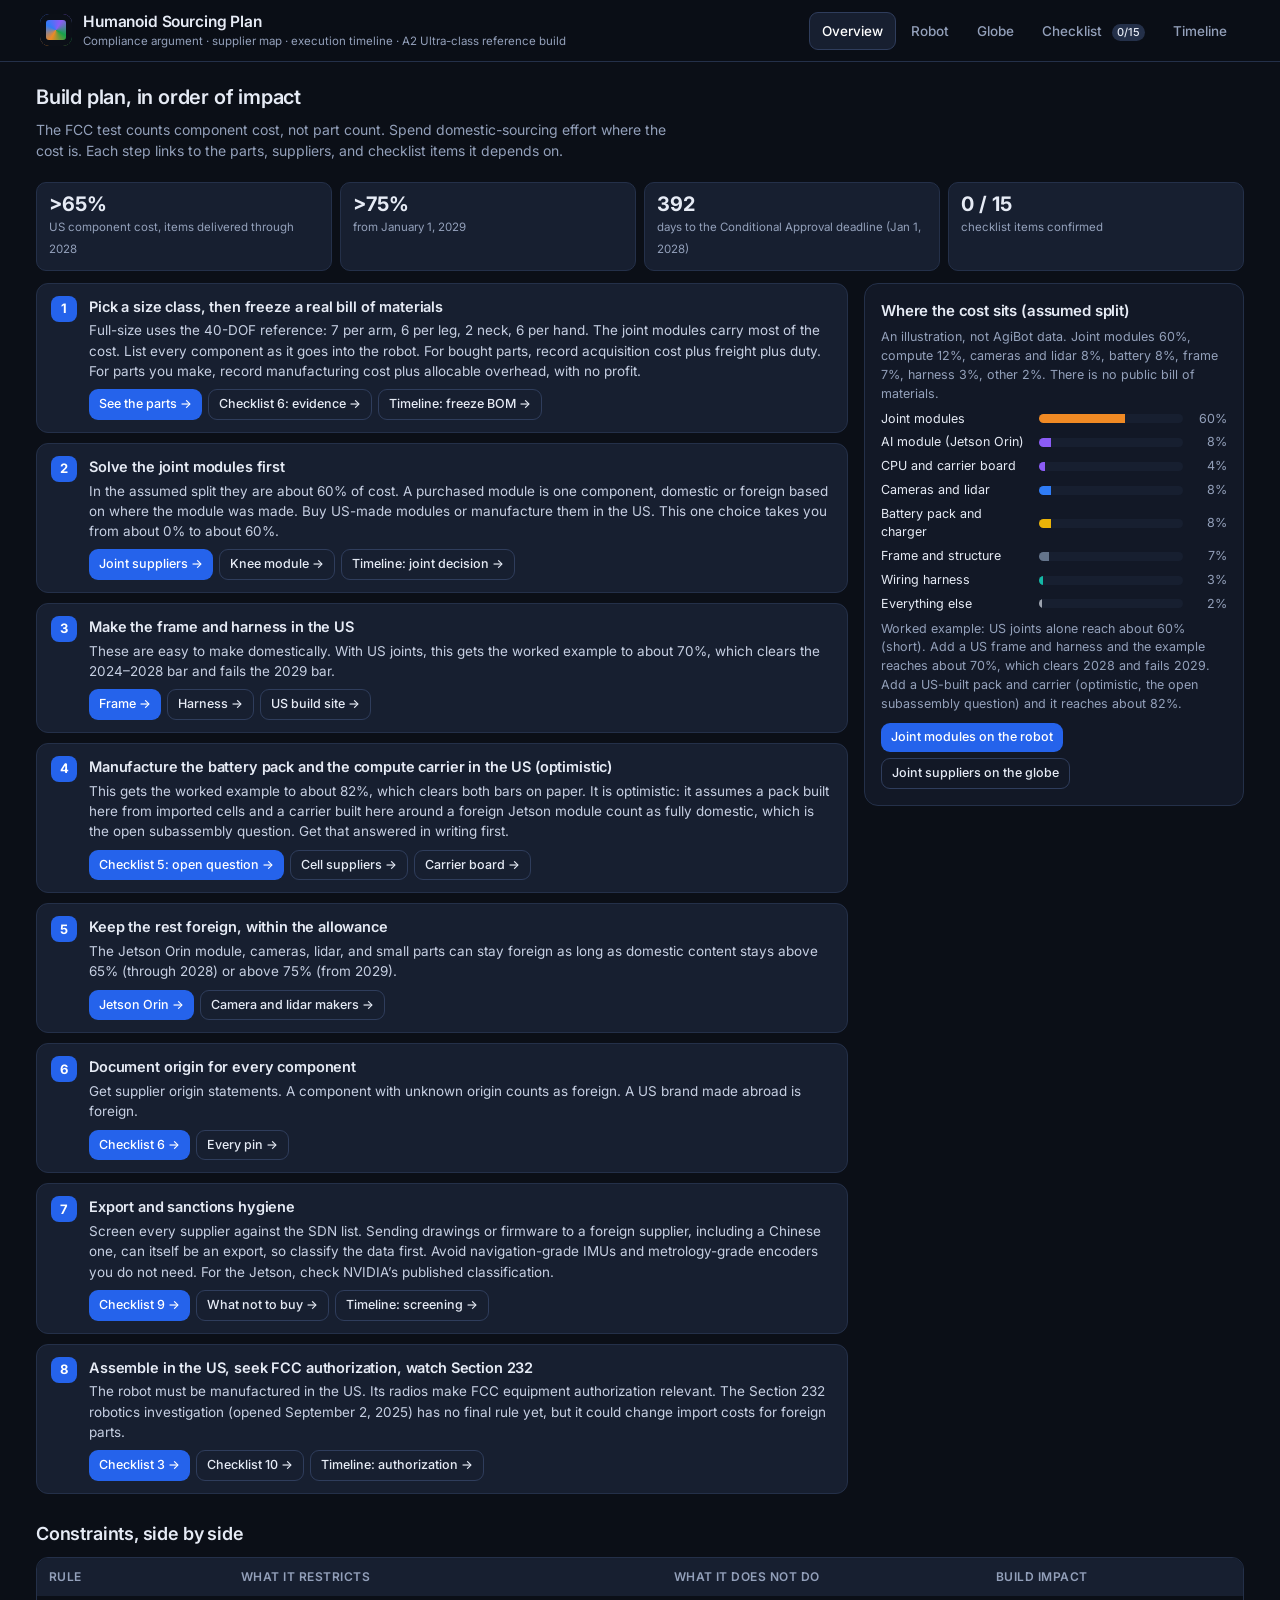
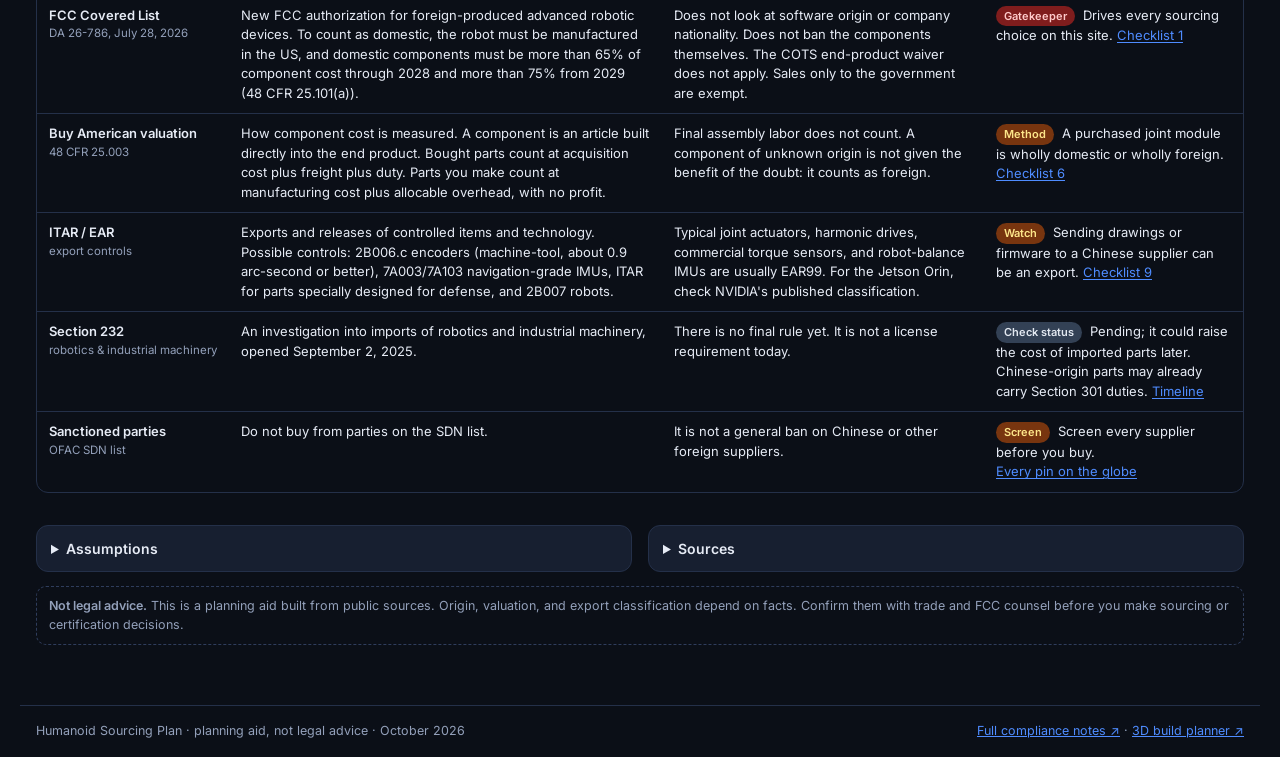
==== index.html @ 617abf43 "Merge build planner and sourcing plan into one five-tab site Single static site with shared navigati" ====
<!doctype html>
<html lang="en">
<head>
<meta charset="utf-8">
<meta name="viewport" content="width=device-width, initial-scale=1, viewport-fit=cover">
<link rel="icon" href="./favicon.svg" type="image/svg+xml">
<title>Humanoid Sourcing Plan · compliance, suppliers, timeline</title>
<meta name="description" content="One planning tool for a US-compliant humanoid build: the FCC domestic-content argument, the supplier map, and the execution timeline to the January 1, 2028 Conditional Approval deadline.">
<link rel="preconnect" href="https://fonts.googleapis.com">
<link rel="stylesheet" href="https://fonts.googleapis.com/css2?family=Inter:wght@400;500;600;700&display=swap">
<style>
:root{
  --bg:#0b0f17; --panel:#121826; --panel2:#171f30; --line:#243049; --line2:#2f3d5c;
  --ink:#e6ebf5; --muted:#93a0ba; --dim:#5f6b85; --accent:#4f8cff; --accent2:#2563eb;
  --ok:#22c55e; --warn:#f59e0b; --bad:#f87171; --open:#f87171; --prog:#f59e0b; --conf:#22c55e;
  --us:#22c55e; --cn:#f87171; --third:#f59e0b;
  --radius:14px;
  --act:#f08a24; --per:#2f7cf6; --com:#8b5cf6; --pow:#eab308; --str:#64748b; --wir:#14b8a6; --rad:#ec4899;
  font-family: Inter, ui-sans-serif, system-ui, -apple-system, "Segoe UI", Roboto, Helvetica, Arial, sans-serif;
}
*{box-sizing:border-box}
html,body{margin:0;background:var(--bg);color:var(--ink);font-size:15px;line-height:1.5;-webkit-text-size-adjust:100%}
a{color:var(--accent)}
button{font:inherit;color:inherit}
h1,h2,h3,h4{margin:0;font-weight:600;letter-spacing:-.01em}
p{margin:.5em 0}
.small{font-size:12.5px;color:var(--muted)}
.muted{color:var(--muted)}
b{font-weight:600}
code{font-family:ui-monospace,Menlo,Consolas,monospace;font-size:.92em;background:var(--panel2);padding:1px 5px;border-radius:5px}

/* ---------- top bar + tabs ---------- */
.topbar{position:sticky;top:0;z-index:30;background:rgba(11,15,23,.92);backdrop-filter:blur(10px);border-bottom:1px solid var(--line)}
.topbar .row{display:flex;align-items:center;justify-content:space-between;gap:12px;padding:10px 16px;max-width:1240px;margin:0 auto;flex-wrap:wrap}
.brand{display:flex;align-items:center;gap:11px;min-width:0}
.brand .logo{width:32px;height:32px;border-radius:9px;flex:none;background:conic-gradient(from 210deg,#f08a24,#2f7cf6,#8b5cf6,#16a34a,#f08a24);box-shadow:inset 0 0 0 6px var(--bg)}
.brand h1{font-size:15.5px;white-space:nowrap;overflow:hidden;text-overflow:ellipsis}
.brand p{font-size:11.5px;margin:0;color:var(--muted);white-space:nowrap;overflow:hidden;text-overflow:ellipsis}
.tabs{display:flex;gap:2px;overflow-x:auto;scrollbar-width:none;-webkit-overflow-scrolling:touch;flex:1 1 100%;padding:2px 0 0;margin:0}
.tabs::-webkit-scrollbar{display:none}
.tabs a{flex:none;color:var(--muted);text-decoration:none;font-size:13.5px;font-weight:500;padding:8px 12px;border-radius:9px;border:1px solid transparent}
.tabs a:hover{background:var(--panel);color:var(--ink)}
.tabs a.on{background:var(--panel2);color:#fff;border-color:var(--line2)}
.tabs a .n{display:inline-block;min-width:18px;margin-left:6px;padding:0 5px;border-radius:999px;background:var(--line);font-size:11px;text-align:center;color:var(--ink)}
@media (min-width:900px){
  .topbar .row{padding:10px 20px}
  .topbar .row{flex-wrap:nowrap}
  .tabs{flex:0 0 auto}
}

/* ---------- layout ---------- */
main{max-width:1240px;margin:0 auto;padding:16px 16px 60px}
.view{display:none}
.view.on{display:block}
.panel{background:var(--panel);border:1px solid var(--line);border-radius:var(--radius);padding:16px}
.split{display:grid;grid-template-columns:minmax(0,1fr) 380px;gap:16px;align-items:start}
@media (max-width:900px){.split{grid-template-columns:1fr}}
.sticky{position:sticky;top:112px}
@media (max-width:900px){.sticky{position:static}}
.lede{color:var(--muted);font-size:14px;max-width:70ch}
.hdr{display:flex;align-items:flex-end;justify-content:space-between;gap:12px;flex-wrap:wrap;margin:4px 0 14px}
.hdr h2{font-size:20px}
.chips{display:flex;gap:6px;flex-wrap:wrap}
.chip{background:var(--panel2);border:1px solid var(--line);border-radius:999px;padding:5px 11px;font-size:12.5px;cursor:pointer;color:var(--muted)}
.chip:hover{color:var(--ink);border-color:var(--line2)}
.chip.on{background:#1d2b4d;border-color:var(--accent);color:#fff}
.chip .sw{display:inline-block;width:8px;height:8px;border-radius:50%;margin-right:6px;vertical-align:1px}
.btn{background:var(--accent2);color:#fff;border:0;border-radius:9px;padding:8px 13px;font-size:13px;font-weight:500;cursor:pointer}
.btn:hover{filter:brightness(1.1)}
.btn.ghost{background:transparent;border:1px solid var(--line2);color:var(--ink)}
.btn.sm{padding:5px 10px;font-size:12.5px}
.link{background:none;border:0;padding:0;color:var(--accent);cursor:pointer;text-decoration:underline;text-underline-offset:2px;font-size:inherit}
.kpis{display:grid;grid-template-columns:repeat(auto-fit,minmax(130px,1fr));gap:8px;margin:12px 0}
.kpis div{background:var(--panel2);border:1px solid var(--line);border-radius:10px;padding:10px 12px}
.kpis b{display:block;font-size:20px;line-height:1.1;font-weight:700}
.kpis span{font-size:11.5px;color:var(--muted)}
.tag{display:inline-block;font-size:11px;font-weight:600;padding:2px 7px;border-radius:6px;border:1px solid;line-height:1.4;vertical-align:middle}
.tag.ok{color:#86efac;border-color:#166534;background:#052e16}
.tag.gen{color:#93c5fd;border-color:#1e40af;background:#0b1a3a}
.tag.open{color:#fcd34d;border-color:#92400e;background:#2a1a05}
.tag.us{color:#86efac;border-color:#166534}
.tag.cn{color:#fca5a5;border-color:#7f1d1d}
.tag.third{color:#fcd34d;border-color:#92400e}
.tag.named{color:#c7d2fe;border-color:#3730a3}
.tag.inferred{color:#fca5a5;border-color:#7f1d1d}
.tag.candidate{color:#93c5fd;border-color:#1e40af}
.tag.avoid{color:#fda4af;border-color:#9f1239}
.tag.site{color:#86efac;border-color:#166534}
.tag.fixed{color:#c7d2fe;border-color:#3730a3}
.tag.proposed{color:#fcd34d;border-color:#92400e}
.tag.now{color:#86efac;border-color:#166534}
.tag.later{color:#93a0ba;border-color:#3a4a6b}
.pill{display:inline-block;font-size:11px;font-weight:600;padding:2px 8px;border-radius:999px;margin-right:4px}
.pill.red{background:#7f1d1d;color:#fecaca}.pill.amber{background:#78350f;color:#fde68a}.pill.gray{background:#334155;color:#e2e8f0}
.xlinks{display:flex;gap:6px;flex-wrap:wrap;margin-top:10px}
.xlinks .btn{display:inline-flex;align-items:center;gap:6px}
.disclaimer{margin-top:14px;padding:10px 12px;border:1px dashed var(--line2);border-radius:10px;font-size:12.5px;color:var(--muted)}

/* ---------- overview ---------- */
.steps{counter-reset:s;list-style:none;margin:0;padding:0;display:grid;gap:10px}
.steps li{counter-increment:s;background:var(--panel2);border:1px solid var(--line);border-radius:12px;padding:12px 14px 12px 52px;position:relative}
.steps li::before{content:counter(s);position:absolute;left:14px;top:12px;width:26px;height:26px;border-radius:8px;background:var(--accent2);color:#fff;font-weight:700;font-size:13px;display:grid;place-items:center}
.steps h3{font-size:14.5px;margin-bottom:3px}
.steps p{margin:0;font-size:13.5px;color:#c6cfe2}
.steps .xlinks{margin-top:8px}
.tablewrap{overflow-x:auto;-webkit-overflow-scrolling:touch;border:1px solid var(--line);border-radius:12px}
table.matrix{border-collapse:collapse;width:100%;min-width:760px;font-size:13px}
.matrix th,.matrix td{padding:10px 12px;border-bottom:1px solid var(--line);vertical-align:top;text-align:left}
.matrix thead th{background:var(--panel2);color:var(--muted);font-weight:600;font-size:12px;text-transform:uppercase;letter-spacing:.04em}
.matrix tbody th{font-weight:600;white-space:nowrap}
.matrix tbody th span{display:block;font-weight:400;font-size:11.5px;color:var(--muted)}
.matrix tr:last-child td,.matrix tr:last-child th{border-bottom:0}
details.src{margin-top:16px;border:1px solid var(--line);border-radius:12px;padding:0 14px;background:var(--panel2)}
details.src summary{cursor:pointer;padding:12px 0;font-weight:600;font-size:14px}
details.src ul{padding-left:18px;font-size:13px;color:#c6cfe2}
details.src li{margin:5px 0}
.two{display:grid;grid-template-columns:1fr 1fr;gap:16px}
@media (max-width:900px){.two{grid-template-columns:1fr}}

/* ---------- robot ---------- */
.stage{position:relative;background:radial-gradient(900px 600px at 50% 40%,#1a2340 0%,#0f1526 60%,#0b0f17 100%);border:1px solid var(--line);border-radius:var(--radius);overflow:hidden;min-height:520px;display:flex;align-items:center;justify-content:center}
.stage svg{width:100%;max-width:520px;height:auto;display:block;touch-action:manipulation}
.stage .ctl{position:absolute;top:10px;left:10px;right:10px;display:flex;justify-content:space-between;gap:8px;flex-wrap:wrap;pointer-events:none}
.stage .ctl>*{pointer-events:auto}
.stage .legend{position:absolute;left:10px;bottom:10px;right:10px;display:flex;gap:6px;flex-wrap:wrap}
.legend .chip{padding:3px 9px;font-size:11.5px}
.body{fill:#1f2a46;stroke:#3b4b73;stroke-width:1.5}
.body.dark{fill:#182238}
.pin{cursor:pointer}
.pin circle.dot{stroke:#0b0f17;stroke-width:2}
.pin circle.halo{fill:none;stroke-width:1.5;opacity:.0;transition:opacity .15s}
.pin:hover circle.halo,.pin.sel circle.halo{opacity:.9}
.pin.sel circle.dot{stroke:#fff}
.pin text{font-size:10.5px;font-weight:600;fill:#dfe6f5;paint-order:stroke;stroke:#0b0f17;stroke-width:3px;stroke-linejoin:round;pointer-events:none}
.pin.dashed circle.dot{stroke-dasharray:2 2;stroke:#cbd5e1}
.pin.dim{opacity:.25}
.pin.hidelbl text{display:none}
.detail h3{font-size:17px;margin-bottom:2px}
.detail .sub{font-size:12.5px;color:var(--muted);margin-bottom:10px}
.detail dl{margin:10px 0 0;display:grid;gap:8px}
.detail dt{font-size:11.5px;text-transform:uppercase;letter-spacing:.05em;color:var(--muted);font-weight:600}
.detail dd{margin:2px 0 0;font-size:13.5px;color:#d5dced}
.origins{display:grid;gap:6px;margin-top:4px}
.origins div{background:var(--panel2);border:1px solid var(--line);border-radius:9px;padding:7px 10px;font-size:12.5px}
.origins b{display:inline-block;min-width:92px}
.partlist{list-style:none;margin:10px 0 0;padding:0;display:grid;gap:3px;max-height:280px;overflow:auto}
.partlist li{display:flex;align-items:center;gap:8px;padding:6px 8px;border-radius:8px;cursor:pointer;font-size:13px}
.partlist li:hover{background:var(--panel2)}
.partlist li.sel{background:#1d2b4d}
.partlist .sw{width:8px;height:8px;border-radius:50%;flex:none}
.partlist .r{margin-left:auto;font-size:11px;color:var(--muted)}
.empty h3{font-size:16px}
.empty p{font-size:13.5px;color:#c6cfe2}
input.search{width:100%;background:var(--panel2);border:1px solid var(--line);color:var(--ink);border-radius:9px;padding:8px 10px;font:inherit;font-size:13px;margin-top:10px}

/* ---------- globe ---------- */
.gstage{position:relative;background:radial-gradient(800px 600px at 50% 50%,#121a30 0%,#0b0f17 70%);border:1px solid var(--line);border-radius:var(--radius);overflow:hidden;min-height:420px;display:flex;align-items:center;justify-content:center;touch-action:none}
.gstage svg{width:100%;max-width:560px;height:auto;display:block;cursor:grab}
.gstage svg.drag{cursor:grabbing}
.sphere{fill:#0e1526;stroke:#2f3d5c;stroke-width:1.2}
.land{fill:#1e2a46;stroke:#3b4b73;stroke-width:.6}
.grat{fill:none;stroke:#223050;stroke-width:.5}
.gpin{cursor:pointer}
.gpin circle.dot{stroke:#0b0f17;stroke-width:1.5}
.gpin circle.halo{fill:none;stroke-width:1.5;opacity:0;transition:opacity .15s}
.gpin:hover circle.halo,.gpin.sel circle.halo{opacity:.9}
.gpin.sel circle.dot{stroke:#fff}
.gpin text{font-size:10px;font-weight:600;fill:#dfe6f5;paint-order:stroke;stroke:#0b0f17;stroke-width:3px;stroke-linejoin:round;pointer-events:none}
.gpin.dim{opacity:.18;pointer-events:none}
.gstage .ctl{position:absolute;top:10px;left:10px;right:10px;display:flex;justify-content:space-between;gap:8px;flex-wrap:wrap;pointer-events:none}
.gstage .ctl>*{pointer-events:auto}
.gstage .foot{position:absolute;left:10px;bottom:10px;right:10px;display:flex;gap:6px;flex-wrap:wrap;align-items:center;font-size:11.5px;color:var(--muted)}
.suplist{list-style:none;margin:12px 0 0;padding:0;display:grid;gap:4px}
.suplist li{display:flex;align-items:center;gap:8px;padding:7px 9px;border-radius:9px;cursor:pointer;font-size:13px;border:1px solid transparent}
.suplist li:hover{background:var(--panel2)}
.suplist li.sel{background:#1d2b4d;border-color:var(--line2)}
.suplist .sw{width:9px;height:9px;border-radius:50%;flex:none}
.suplist .loc{color:var(--muted);font-size:11.5px;margin-left:auto;white-space:nowrap}
.filterbar{display:flex;gap:8px;align-items:center;flex-wrap:wrap;margin:0 0 12px}
.filterbar .note{font-size:12.5px;color:var(--muted)}
.partchips{display:flex;gap:5px;flex-wrap:wrap;margin-top:6px}
.partchips .chip{padding:3px 9px;font-size:11.5px}

/* ---------- checklist ---------- */
.progress{display:grid;gap:8px;margin:10px 0 16px}
.bar{display:flex;height:12px;border-radius:999px;overflow:hidden;background:var(--panel2);border:1px solid var(--line)}
.bar i{display:block;height:100%;transition:width .25s}
.bar .c{background:var(--conf)}.bar .p{background:var(--prog)}.bar .o{background:#3a4a6b}
.counts{display:flex;gap:14px;flex-wrap:wrap;font-size:12.5px;color:var(--muted)}
.counts b{color:var(--ink)}
.counts .sw{display:inline-block;width:9px;height:9px;border-radius:50%;margin-right:5px;vertical-align:0}
.cklist{list-style:none;margin:0;padding:0;display:grid;gap:10px}
.cklist li{background:var(--panel2);border:1px solid var(--line);border-radius:12px;padding:12px 14px;scroll-margin-top:120px}
.cklist li.flash{border-color:var(--accent);box-shadow:0 0 0 3px rgba(79,140,255,.25)}
.ckh{display:flex;align-items:flex-start;gap:10px;flex-wrap:wrap}
.ckh h3{font-size:14.5px;flex:1 1 220px;min-width:0}
.ckh .num{color:var(--muted);font-weight:600;font-size:12.5px;margin-right:2px}
.status{border-radius:999px;border:1px solid;padding:4px 11px;font-size:12px;font-weight:600;cursor:pointer;background:transparent;white-space:nowrap}
.status.c{color:#86efac;border-color:#166534;background:#052e16}
.status.p{color:#fde68a;border-color:#92400e;background:#2a1a05}
.status.o{color:#fca5a5;border-color:#7f1d1d;background:#2a0b0b}
.status:hover{filter:brightness(1.15)}
.cklist p{font-size:13.5px;color:#c6cfe2;margin:6px 0 0}
.cklist .tags{display:flex;gap:5px;flex-wrap:wrap;margin-top:6px}
.cklist cite{display:block;font-style:normal;font-size:11.5px;color:var(--muted);margin-top:4px}
.cklist blockquote{margin:8px 0 0;padding:8px 12px;border-left:3px solid var(--line2);background:var(--panel);border-radius:0 8px 8px 0;font-size:13px;color:#c6cfe2}
.ckactions{display:flex;gap:6px;flex-wrap:wrap}
.toast{position:fixed;left:50%;bottom:24px;transform:translateX(-50%);background:#1d2b4d;border:1px solid var(--accent);color:#fff;padding:9px 14px;border-radius:10px;font-size:13px;opacity:0;pointer-events:none;transition:opacity .2s;z-index:50}
.toast.on{opacity:1}

/* ---------- timeline ---------- */
.countdown{display:grid;grid-template-columns:repeat(auto-fit,minmax(150px,1fr));gap:8px;margin:12px 0 18px}
.countdown div{background:var(--panel2);border:1px solid var(--line);border-radius:10px;padding:10px 12px}
.countdown b{display:block;font-size:22px;font-weight:700;line-height:1.1}
.countdown span{font-size:11.5px;color:var(--muted)}
.tl{list-style:none;margin:0;padding:0 0 0 22px;position:relative}
.tl::before{content:"";position:absolute;left:6px;top:8px;bottom:8px;width:2px;background:var(--line2)}
.tl li{position:relative;margin:0 0 12px;background:var(--panel2);border:1px solid var(--line);border-radius:12px;padding:12px 14px;scroll-margin-top:120px}
.tl li::before{content:"";position:absolute;left:-21px;top:16px;width:12px;height:12px;border-radius:50%;background:var(--accent);border:2px solid var(--bg)}
.tl li.fixed::before{background:#a5b4fc}
.tl li.proposed::before{background:#fcd34d}
.tl li.past::before{background:#475569}
.tl li.today{border-color:var(--accent)}
.tl li.flash{border-color:var(--accent);box-shadow:0 0 0 3px rgba(79,140,255,.25)}
.tl .when{font-size:12px;color:var(--muted);font-weight:600;letter-spacing:.03em;text-transform:uppercase;display:flex;gap:8px;align-items:center;flex-wrap:wrap}
.tl h3{font-size:14.5px;margin:3px 0 2px}
.tl p{font-size:13.5px;color:#c6cfe2;margin:0}
.tl .xlinks .btn{padding:4px 9px;font-size:12px}

footer{max-width:1240px;margin:0 auto;padding:16px;border-top:1px solid var(--line);color:var(--muted);font-size:12.5px;display:flex;justify-content:space-between;gap:10px;flex-wrap:wrap}
</style>
</head>
<body>

<header class="topbar">
  <div class="row">
    <div class="brand">
      <div class="logo" aria-hidden="true"></div>
      <div>
        <h1>Humanoid Sourcing Plan</h1>
        <p>Compliance argument · supplier map · execution timeline · A2 Ultra-class reference build</p>
      </div>
    </div>
    <nav class="tabs" id="tabs" aria-label="Sections">
      <a href="#overview" data-tab="overview">Overview</a>
      <a href="#robot" data-tab="robot">Robot</a>
      <a href="#globe" data-tab="globe">Globe</a>
      <a href="#checklist" data-tab="checklist">Checklist <span class="n" id="tabCount"></span></a>
      <a href="#timeline" data-tab="timeline">Timeline</a>
    </nav>
  </div>
</header>

<main>

<!-- ================= OVERVIEW ================= -->
<section class="view" id="view-overview">
  <div class="hdr">
    <div>
      <h2>Build plan, in order of impact</h2>
      <p class="lede">The FCC test counts component cost, not part count. Spend domestic-sourcing effort where the cost is. Each step links to the parts, suppliers, and checklist items it depends on.</p>
    </div>
  </div>
  <div class="kpis">
    <div><b>&gt;65%</b><span>US component cost, items delivered through 2028</span></div>
    <div><b>&gt;75%</b><span>from January 1, 2029</span></div>
    <div><b id="kpiDays">—</b><span>days to the Conditional Approval deadline (Jan 1, 2028)</span></div>
    <div><b id="kpiProg">—</b><span>checklist items confirmed</span></div>
  </div>
  <div class="split">
    <div>
      <ol class="steps" id="steps"></ol>
    </div>
    <div>
      <div class="panel">
        <h3 style="font-size:15px">Where the cost sits (assumed split)</h3>
        <p class="small">An illustration, not AgiBot data. Joint modules 60%, compute 12%, cameras and lidar 8%, battery 8%, frame 7%, harness 3%, other 2%. There is no public bill of materials.</p>
        <div id="shareBars"></div>
        <p class="small">Worked example: US joints alone reach about 60% (short). Add a US frame and harness and the example reaches about 70%, which clears 2028 and fails 2029. Add a US-built pack and carrier (optimistic, the open subassembly question) and it reaches about 82%.</p>
        <div class="xlinks">
          <button class="btn sm" data-go="robot?part=kneeL">Joint modules on the robot</button>
          <button class="btn sm ghost" data-go="globe?group=joints">Joint suppliers on the globe</button>
        </div>
      </div>
    </div>
  </div>

  <h2 style="font-size:18px;margin:26px 0 10px">Constraints, side by side</h2>
  <div class="tablewrap">
    <table class="matrix">
      <thead><tr><th>Rule</th><th>What it restricts</th><th>What it does not do</th><th>Build impact</th></tr></thead>
      <tbody>
        <tr><th>FCC Covered List<span>DA 26-786, July 28, 2026</span></th>
          <td>New FCC authorization for foreign-produced advanced robotic devices. To count as domestic, the robot must be manufactured in the US, and domestic components must be more than 65% of component cost through 2028 and more than 75% from 2029 (48 CFR 25.101(a)).</td>
          <td>Does not look at software origin or company nationality. Does not ban the components themselves. The COTS end-product waiver does not apply. Sales only to the government are exempt.</td>
          <td><span class="pill red">Gatekeeper</span> Drives every sourcing choice on this site. <button class="link" data-go="checklist?item=1">Checklist 1</button></td></tr>
        <tr><th>Buy American valuation<span>48 CFR 25.003</span></th>
          <td>How component cost is measured. A component is an article built directly into the end product. Bought parts count at acquisition cost plus freight plus duty. Parts you make count at manufacturing cost plus allocable overhead, with no profit.</td>
          <td>Final assembly labor does not count. A component of unknown origin is not given the benefit of the doubt: it counts as foreign.</td>
          <td><span class="pill amber">Method</span> A purchased joint module is wholly domestic or wholly foreign. <button class="link" data-go="checklist?item=6">Checklist 6</button></td></tr>
        <tr><th>ITAR / EAR<span>export controls</span></th>
          <td>Exports and releases of controlled items and technology. Possible controls: 2B006.c encoders (machine-tool, about 0.9 arc-second or better), 7A003/7A103 navigation-grade IMUs, ITAR for parts specially designed for defense, and 2B007 robots.</td>
          <td>Typical joint actuators, harmonic drives, commercial torque sensors, and robot-balance IMUs are usually EAR99. For the Jetson Orin, check NVIDIA's published classification.</td>
          <td><span class="pill amber">Watch</span> Sending drawings or firmware to a Chinese supplier can be an export. <button class="link" data-go="checklist?item=9">Checklist 9</button></td></tr>
        <tr><th>Section 232<span>robotics &amp; industrial machinery</span></th>
          <td>An investigation into imports of robotics and industrial machinery, opened September 2, 2025.</td>
          <td>There is no final rule yet. It is not a license requirement today.</td>
          <td><span class="pill gray">Check status</span> Pending; it could raise the cost of imported parts later. Chinese-origin parts may already carry Section 301 duties. <button class="link" data-go="timeline?m=s232">Timeline</button></td></tr>
        <tr><th>Sanctioned parties<span>OFAC SDN list</span></th>
          <td>Do not buy from parties on the SDN list.</td>
          <td>It is not a general ban on Chinese or other foreign suppliers.</td>
          <td><span class="pill amber">Screen</span> Screen every supplier before you buy. <button class="link" data-go="globe">Every pin on the globe</button></td></tr>
      </tbody>
    </table>
  </div>

  <div class="two" style="margin-top:16px">
    <details class="src">
      <summary>Assumptions</summary>
      <ul>
        <li>The robot on the Robot tab is a <b>planning likeness</b> of the AgiBot A2 Ultra-class form. It is not an official model and carries no AgiBot logos or wordmarks. The build planner's X2, A3, and D1 classes are not carried over to this site.</li>
        <li>A2 / A2 Ultra figures come from AgiBot's own pages: 169 cm, about 69 kg, 40 DOF, a 16-core CPU plus Jetson Orin 64 GB, 14.4 Ah, a 54.6 V 8 A charger output, 2 h charge, and a 270 N·m peak knee torque. The 3-1-3 arm and 3-1-2 leg split of those DOF is a modeling assumption.</li>
        <li>IMU, encoders, torque sensors, reducers, foot force sensors, BMS, and harness are typical humanoid items. They are not published A2 Ultra line items.</li>
        <li>Cost shares are <b>relative placeholders</b>, not quotes and not AgiBot data. There is no public BOM for any platform.</li>
        <li>Supplier names reported for AgiBot (Estun, Leaderdrive, CATL, BYD, Orbbec) are <b>inferred by a third party and unverified</b>. Every other pin on the globe is a candidate taken from the compliance notes, not a supplier under contract. Pin locations are headquarters or main-plant cities, placed for orientation; the place a specific unit is made decides its origin.</li>
      </ul>
    </details>
    <details class="src">
      <summary>Sources</summary>
      <ul>
        <li><a href="https://www.fcc.gov/covered-list-faqs-robots-inverters" target="_blank" rel="noopener">FCC FAQ on the Covered List for foreign-produced advanced robotic devices and power inverters</a> (updated October 2, 2026), FCC DA 26-786 (July 28, 2026), and <a href="https://www.fcc.gov/sites/default/files/robots-ca.pdf" target="_blank" rel="noopener">Annex A, Conditional Approval guidance</a> (July 27, 2026).</li>
        <li>48 CFR 25.101 (domestic end product) and 48 CFR 25.003 (definitions; cost of components).</li>
        <li>47 CFR 2.1204(a)(3) and (a)(5); 49 CFR 173.185; 29 CFR 1910.303; 21 CFR 1040.10; Fla. Stat. 934.03.</li>
        <li>Commerce Control List entries 2B006.c, 2B007, 7A003, and 7A103; OFAC SDN list; Section 232 investigation opened September 2, 2025 (pending).</li>
        <li>AgiBot <a href="https://www.agibot.com/products/A2_Ultra" target="_blank" rel="noopener">A2 Ultra spec table</a>, <a href="https://www.agibot.com/products/A2" target="_blank" rel="noopener">A2 page</a>, and <a href="https://store.agibot.com/products/a2-ultra" target="_blank" rel="noopener">store listing</a>. Manufacturer figures take precedence over retailer listings.</li>
        <li>Full notes and the component-by-component guide: <a href="https://humanoid-compliance-notes.netlify.app" target="_blank" rel="noopener">humanoid-compliance-notes.netlify.app</a>. The 3D hardware map with X2, A3, and D1 classes: <a href="https://humanoid-build-planner.netlify.app" target="_blank" rel="noopener">humanoid-build-planner.netlify.app</a>.</li>
      </ul>
    </details>
  </div>
  <div class="disclaimer"><b>Not legal advice.</b> This is a planning aid built from public sources. Origin, valuation, and export classification depend on facts. Confirm them with trade and FCC counsel before you make sourcing or certification decisions.</div>
</section>

<!-- ================= ROBOT ================= -->
<section class="view" id="view-robot">
  <div class="hdr">
    <div>
      <h2>Robot: where each part sits, and where to get it</h2>
      <p class="lede">Click a pin. The panel shows what the part is, its assumed share of component cost, the origin options, and whether to act now or later. Every part links to its suppliers on the globe.</p>
    </div>
  </div>
  <div class="split">
    <div class="stage" id="robotStage">
      <div class="ctl">
        <div class="chips" id="robotMode">
          <button class="chip on" data-mode="sub">Subsystem</button>
          <button class="chip" data-mode="rec">Recommended origin</button>
        </div>
        <div class="chips" id="robotDensity">
          <button class="chip" data-density="all">All labels</button>
          <button class="chip on" data-density="key">Key</button>
          <button class="chip" data-density="none">Off</button>
        </div>
      </div>
      <svg id="robotSvg" viewBox="-70 0 500 720" role="img" aria-label="Front view of a reference humanoid with clickable part pins"></svg>
      <div class="legend" id="robotLegend"></div>
    </div>
    <div class="panel sticky detail" id="robotDetail"></div>
  </div>
</section>

<!-- ================= GLOBE ================= -->
<section class="view" id="view-globe">
  <div class="hdr">
    <div>
      <h2>Globe: supplier options by country</h2>
      <p class="lede">Green pins are US options or the US build site. Red pins are Chinese suppliers, including the names a third party reports for AgiBot (inferred, unverified). Amber pins are third-country makers, which count as foreign for the test just like China. Drag to rotate.</p>
    </div>
  </div>
  <div class="filterbar" id="globeFilter"></div>
  <div class="split">
    <div class="gstage" id="globeStage">
      <div class="ctl">
        <div class="chips" id="globeOrigin">
          <button class="chip on" data-o="all">All origins</button>
          <button class="chip" data-o="us"><span class="sw" style="background:var(--us)"></span>US</button>
          <button class="chip" data-o="cn"><span class="sw" style="background:var(--cn)"></span>China</button>
          <button class="chip" data-o="third"><span class="sw" style="background:var(--third)"></span>Third country</button>
        </div>
        <div class="chips"><button class="chip" id="globeSpin">Spin</button></div>
      </div>
      <svg id="globeSvg" viewBox="0 0 560 560" role="img" aria-label="Rotatable globe with supplier pins"></svg>
      <div class="foot" id="globeFoot"></div>
    </div>
    <div class="panel sticky detail" id="globeDetail"></div>
  </div>
</section>

<!-- ================= CHECKLIST ================= -->
<section class="view" id="view-checklist">
  <div class="hdr">
    <div>
      <h2>US compliance checklist</h2>
      <p class="lede">What a new robot model needs before it can be marketed or sold in the US. Click a status to cycle it: Confirmed → In Progress → Open. Statuses are saved in this browser. The small tags show how settled the underlying rule is: <span class="tag ok">FCC-confirmed</span> matches the FCC FAQ; <span class="tag gen">General guidance</span> is standard practice to confirm with counsel or a test lab; <span class="tag open">Open question</span> is unsettled.</p>
    </div>
    <div class="ckactions">
      <button class="btn sm" id="ckShare">Copy share link</button>
      <button class="btn sm ghost" id="ckReset">Reset statuses</button>
    </div>
  </div>
  <div class="progress panel">
    <div class="bar" id="ckBar"><i class="c"></i><i class="p"></i><i class="o"></i></div>
    <div class="counts" id="ckCounts"></div>
  </div>
  <ol class="cklist" id="cklist"></ol>
  <div class="disclaimer">The checklist is a planning tool, not a compliance certification. A status you set here records your own progress; it does not change what the rule requires.</div>
</section>

<!-- ================= TIMELINE ================= -->
<section class="view" id="view-timeline">
  <div class="hdr">
    <div>
      <h2>Timeline to the Conditional Approval deadline</h2>
      <p class="lede"><span class="tag fixed">Fixed</span> dates come from the rule text or published guidance. <span class="tag proposed">Proposed</span> milestones are this plan's sequencing, back-planned from January 1, 2028, and can move. Each milestone links to the checklist items and supplier pins it depends on.</p>
    </div>
  </div>
  <div class="countdown">
    <div><b id="cdDays">—</b><span>days to Jan 1, 2028 (Conditional Approval application deadline)</span></div>
    <div><b id="cdQuarters">—</b><span>quarters left to apply</span></div>
    <div><b id="cd2029">—</b><span>days until the bar rises to &gt;75% (Jan 1, 2029)</span></div>
  </div>
  <ol class="tl" id="tl"></ol>
</section>

</main>

<footer>
  <span>Humanoid Sourcing Plan · planning aid, not legal advice · October 2026</span>
  <span><a href="https://humanoid-compliance-notes.netlify.app" target="_blank" rel="noopener">Full compliance notes ↗</a> · <a href="https://humanoid-build-planner.netlify.app" target="_blank" rel="noopener">3D build planner ↗</a></span>
</footer>
<div class="toast" id="toast"></div>

<script src="./vendor/d3-array.min.js"></script>
<script src="./vendor/d3-geo.min.js"></script>
<script src="./vendor/topojson-client.min.js"></script>
<script>
/* =====================================================================
   DATA
   Cost shares are an ASSUMED illustration, not AgiBot data. Supplier pins
   are candidates or third-party-reported names, not contracted suppliers.
   ===================================================================== */
const SUBSYSTEMS = {
  actuation:  { name: 'Actuation (joint modules)', color: '#f08a24' },
  perception: { name: 'Perception sensors',        color: '#2f7cf6' },
  compute:    { name: 'Compute',                   color: '#8b5cf6' },
  power:      { name: 'Power',                     color: '#eab308' },
  structure:  { name: 'Structure',                 color: '#64748b' },
  wiring:     { name: 'Wiring',                    color: '#14b8a6' },
  comms:      { name: 'Radio and safety',          color: '#ec4899' },
};
const REC = {
  us:      { name: 'Source in the US first',          color: '#22c55e', when: 'now',   whenText: 'Now. This is where the domestic percentage is won; start sourcing or tooling before anything else.' },
  foreign: { name: 'Foreign OK within the allowance', color: '#f59e0b', when: 'later', whenText: 'Later. Keep it foreign if the joints, frame, harness, battery, and carrier are domestic, but price it early because it eats the foreign allowance.' },
  minor:   { name: 'Small cost share (either origin)', color: '#9ca3af', when: 'later', whenText: 'Later. Either origin works. Still record its origin, because unknown origin counts as foreign.' },
};
const GROUPS = {
  joints:  { name: 'Joint modules',           share: 60 },
  ai:      { name: 'AI module (Jetson Orin)',  share: 8 },
  cpu:     { name: 'CPU and carrier board',    share: 4 },
  sensors: { name: 'Cameras and lidar',        share: 8 },
  battery: { name: 'Battery pack and charger', share: 8 },
  frame:   { name: 'Frame and structure',      share: 7 },
  harness: { name: 'Wiring harness',           share: 3 },
  other:   { name: 'Everything else',          share: 2 },
};

const JOINT_ORIGIN = [
  ['US', 'Few US manufacturers of complete humanoid joint modules exist today. The other route is to manufacture the module yourself in the US. Then its cost counts as manufacturing cost plus allocable overhead, with no profit.'],
  ['China', 'This is the largest supply base for integrated humanoid joints. Estun and Leaderdrive are names a third party reports for AgiBot; they are inferred and unverified. Chinese modules count as foreign.'],
  ['Third country', 'Japan, Korea, Germany, Taiwan, and others make modules and parts. These count as foreign too.'],
];
const JOINT_EXPORT = 'Usually EAR99, unless the joint was specially designed for defense (then ITAR) or the robot is a 2B007 robot. Joint actuators, harmonic drives, and commercial torque sensors are normally EAR99.';
const JOINT_REC = 'Source these in the US first. The joint modules are the largest share of component cost, and a purchased module counts as one whole component. It is domestic or foreign based on where the module itself was made. Buy US-made modules, or manufacture the modules in the US. Whether putting imported subparts together counts as manufacturing in the US depends on the facts, so ask counsel before relying on it.';
const SENSOR_EXPORT = 'EAR99 for ordinary cameras and most automotive or robot lidar. Imaging systems built for military sensors can be controlled.';
const SENSOR_REC = 'Foreign parts are fine here if the joints, frame, harness, battery, and compute carrier are domestic. Keep supplier origin records. A part of unknown origin counts as foreign.';

function joint(id, label, dof, spec, x, y, side, key) {
  return { id, label: `${label} · ${dof} DOF`, title: `${label} joint modules (${dof} DOF)`, sub: 'actuation', rec: 'us', group: 'joints', dof, x, y, side, key: !!key,
    what: `${dof === 1 ? 'One integrated joint module' : dof + ' integrated joint modules'} at this location. Each module is typically a motor, a reducer, encoders, and drive electronics, sometimes with a torque sensor.`,
    spec, origin: JOINT_ORIGIN, exportNote: JOINT_EXPORT,
    share: `If the 60% joint share is split evenly by DOF (a simplification), this is about ${(1.5 * dof).toFixed(1)}% of component cost. Assumed, not AgiBot data.`,
    recText: JOINT_REC };
}

const PARTS = [
  // head / perception
  { id: 'lidar', label: '3D lidar', title: '3D lidar', sub: 'perception', rec: 'foreign', group: 'sensors', key: true, x: 180, y: 24, side: 'r',
    what: 'Spinning or solid-state 3D lidar used for mapping, localization, and obstacle detection.',
    spec: 'A2 Ultra lists a 3D lidar (agibot.com). The model and maker are not published.',
    origin: [['US', 'US-headquartered lidar makers exist, such as Ouster. Check where the unit is actually made: a US brand built abroad still counts as foreign content.'], ['China', 'Hesai and Livox are common choices.'], ['Third country', 'European and Asian makers.']],
    exportNote: SENSOR_EXPORT, share: 'Part of the 8% cameras-and-lidar share (assumed).', recText: SENSOR_REC },
  { id: 'rgb', label: 'RGB camera', title: 'RGB camera', sub: 'perception', rec: 'foreign', group: 'sensors', x: 180, y: 50, side: 'r',
    what: 'A standard color camera for recognition and teleoperation video.', spec: 'A2 Ultra lists an RGB camera.',
    origin: [['US', 'US-made camera modules exist but cost more.'], ['China', 'This is the largest module supply base.'], ['Third country', 'Japan, Taiwan, Korea, and Europe.']],
    exportNote: SENSOR_EXPORT, share: 'Part of the 8% cameras-and-lidar share (assumed).', recText: SENSOR_REC },
  { id: 'fisheyeL', label: 'Fisheye camera', title: 'Fisheye cameras', sub: 'perception', rec: 'foreign', group: 'sensors', x: 218, y: 70, side: 'r',
    what: 'Wide-angle cameras for all-around situational awareness.', spec: 'A2 Ultra lists fisheye cameras. The count and placement are not published, so this model places them on the sides of the head.',
    origin: [['US', 'Limited options.'], ['China', 'Common.'], ['Third country', 'Japan, Taiwan, and Europe.']],
    exportNote: SENSOR_EXPORT, share: 'Part of the 8% cameras-and-lidar share (assumed).', recText: SENSOR_REC },
  { id: 'face', label: 'Face screen', title: 'Facial display screen', sub: 'perception', rec: 'minor', group: 'other', key: true, x: 142, y: 70, side: 'l',
    what: 'A display used as an expressive face and status indicator.', spec: 'A2 Ultra lists a facial screen.',
    origin: [['US', 'Few US display panel makers. A US-built display assembly is possible.'], ['China', 'Common.'], ['Third country', 'Korea, Japan, and Taiwan.']],
    exportNote: 'EAR99 for commercial displays.', share: 'Part of the 2% "everything else" bucket (assumed).', recText: 'Small cost share. A foreign display is fine within the allowance.' },
  { id: 'mic', label: 'Microphone array', title: 'Microphone array', sub: 'perception', rec: 'minor', group: 'other', x: 158, y: 96, side: 'l',
    what: 'A multi-microphone array for voice commands and locating sound.', spec: 'A2 Ultra lists a microphone array.',
    origin: [['US', 'Available.'], ['China', 'Common.'], ['Third country', 'Common.']],
    exportNote: 'EAR99 for commercial audio parts.', share: 'Part of the 2% "everything else" bucket (assumed).', recText: 'Small cost share. Either origin works. Still record its origin, because unknown origin counts as foreign.' },
  { id: 'rgbd', label: 'RGB-D depth camera', title: 'RGB-D depth camera', sub: 'perception', rec: 'foreign', group: 'sensors', key: true, x: 202, y: 98, side: 'r',
    what: 'A camera that gives depth plus color. It is used for manipulation and close-range perception.',
    spec: 'A2 Ultra lists an RGB-D camera. A third party reports Orbbec as the depth-camera supplier (inferred, unverified).',
    origin: [['US', 'Intel RealSense is designed in the US and built in Asia, so it counts as foreign content unless it is made in the US.'], ['China', 'Orbbec (reported/inferred for AgiBot, unverified) and others.'], ['Third country', 'Stereolabs ZED (France) and others.']],
    exportNote: SENSOR_EXPORT, share: 'Part of the 8% cameras-and-lidar share (assumed).', recText: SENSOR_REC },
  // joints
  Object.assign(joint('neck', 'Neck', 2, 'A2 Ultra publishes 2 neck DOF.', 180, 122, 'r', true)),
  joint('shoulderR', 'R shoulder', 3, 'A2 Ultra publishes 7 DOF per arm. The 3-shoulder / 1-elbow / 3-wrist split is a modeling assumption.', 112, 150, 'l', true),
  joint('shoulderL', 'L shoulder', 3, 'A2 Ultra publishes 7 DOF per arm. The 3-shoulder / 1-elbow / 3-wrist split is a modeling assumption.', 248, 150, 'r'),
  joint('elbowR', 'R elbow', 1, 'Part of the published 7 DOF per arm. The split is a modeling assumption.', 96, 248, 'l', true),
  joint('elbowL', 'L elbow', 1, 'Part of the published 7 DOF per arm. The split is a modeling assumption.', 264, 248, 'r'),
  joint('wristR', 'R wrist', 3, 'Part of the published 7 DOF per arm (includes forearm roll). The split is a modeling assumption.', 84, 318, 'l'),
  joint('wristL', 'L wrist', 3, 'Part of the published 7 DOF per arm (includes forearm roll). The split is a modeling assumption.', 276, 318, 'r'),
  Object.assign(joint('handR', 'R dexterous hand', 6, 'A2 Ultra publishes 6-DOF hands.', 78, 380, 'l', true), { title: 'Right dexterous hand (6 DOF)', what: 'A dexterous hand with 6 actuated DOF. It usually has small linear or rotary actuators and may have tactile sensing.' }),
  Object.assign(joint('handL', 'L dexterous hand', 6, 'A2 Ultra publishes 6-DOF hands.', 282, 380, 'r'), { title: 'Left dexterous hand (6 DOF)', what: 'A dexterous hand with 6 actuated DOF. It usually has small linear or rotary actuators and may have tactile sensing.' }),
  joint('hipR', 'R hip', 3, 'A2 Ultra publishes 6 DOF per leg. The 3-hip / 1-knee / 2-ankle split is a modeling assumption.', 150, 352, 'l', true),
  joint('hipL', 'L hip', 3, 'A2 Ultra publishes 6 DOF per leg. The 3-hip / 1-knee / 2-ankle split is a modeling assumption.', 210, 352, 'r'),
  joint('kneeR', 'R knee', 1, 'A2 Ultra publishes a peak knee torque of 270 N·m. A 512 N·m integrated joint is reported elsewhere, not on the official spec table.', 148, 486, 'l', true),
  joint('kneeL', 'L knee', 1, 'A2 Ultra publishes a peak knee torque of 270 N·m. A 512 N·m integrated joint is reported elsewhere, not on the official spec table.', 212, 486, 'r', true),
  joint('ankleR', 'R ankle', 2, 'Part of the published 6 DOF per leg. The split is a modeling assumption.', 146, 646, 'l'),
  joint('ankleL', 'L ankle', 2, 'Part of the published 6 DOF per leg. The split is a modeling assumption.', 214, 646, 'r', true),
  // inside the joints (shown beside the left knee)
  { id: 'harmonic', label: 'Reducer (in every joint)', title: 'Harmonic drive / reducer (inside every joint module)', sub: 'actuation', rec: 'us', group: 'joints', inside: true, key: true, x: 250, y: 520, side: 'r',
    what: 'A strain-wave (harmonic) or planetary reducer that turns motor speed into joint torque. One sits inside each joint module.',
    spec: 'AgiBot does not publish the joint internals. A third party reports Leaderdrive as a supplier (inferred, unverified).',
    origin: [['US', 'Few US-made strain-wave options at humanoid volume. Harmonic Drive LLC builds some series in Massachusetts; confirm which.'], ['China', 'Several strain-wave makers, including Leaderdrive (reported/inferred for AgiBot, unverified).'], ['Third country', 'Japanese makers such as Harmonic Drive Systems, plus others. A Japanese unit is still foreign content.']],
    exportNote: 'Usually EAR99, unless it was specially designed for defense (ITAR) or for a 2B007 robot.',
    share: 'Inside the joint-module share. If you buy the joint as one module, the reducer is not counted separately; the module origin decides. Assumed shares only.',
    recText: 'A high-value part inside every joint. If you manufacture the joint modules in the US, the reducer cost is part of your domestic module cost. Track it, because it drives module cost.' },
  { id: 'encoder', label: 'Encoders (in joints)', title: 'Encoders (inside joint modules)', sub: 'actuation', rec: 'minor', group: 'joints', inside: true, x: 250, y: 548, side: 'r',
    what: 'Rotary position sensors on the motor and/or output side of each joint.', spec: 'Not published. Joint modules typically have one or two each.',
    origin: [['US', 'Available, mostly at instrument grade. Renishaw has UK and US production.'], ['China', 'Widely sold, optical and magnetic.'], ['Third country', 'Japan and Europe (for example, Heidenhain in Germany).']],
    exportNote: 'EAR99, unless it is a rotary feedback unit specially designed for machine tools at about 0.9 arc-second or better (ECCN 2B006.c). Humanoid joint encoders are usually much coarser than that.',
    share: 'Inside the joint-module share, and small next to the motor and reducer.', recText: 'Avoid metrology-grade units you do not need. Count encoders inside the module if you buy the module whole.' },
  { id: 'torque', label: 'Torque sensors (in joints)', title: 'Joint torque sensors', sub: 'actuation', rec: 'minor', group: 'joints', inside: true, x: 250, y: 576, side: 'r',
    what: 'Strain-gauge torque sensors that measure joint load, for compliant control and safety.', spec: 'Not published. Some humanoid joints include them and some estimate torque from motor current.',
    origin: [['US', 'US load-cell and torque-sensor firms (for example ATI and FUTEK) sell industrial units, which may not fit a compact joint package.'], ['China', 'Common in humanoid supply chains.'], ['Third country', 'Europe (for example Kistler).']],
    exportNote: 'EAR99 for a commercial joint torque sensor.', share: 'Inside the joint-module share. Moderate per joint, but it adds up across many joints.',
    recText: 'If you build modules in the US, a domestic or foreign sensor inside your module does not change the module’s origin. Confirm that with counsel.' },
  // torso / compute / power
  { id: 'estop', label: 'Wireless e-stop radio', title: 'Wireless e-stop receiver / radio module', sub: 'comms', rec: 'minor', group: 'other', key: true, inside: true, x: 214, y: 166, side: 'r',
    what: 'The receiver for the wireless emergency stop and remote control, plus any Wi-Fi or Bluetooth radios.', spec: 'A2 Ultra ships with a wireless e-stop and remote.',
    origin: [['US', 'Available.'], ['China', 'Common.'], ['Third country', 'Common.']],
    exportNote: 'Usually EAR99 for commercial radio modules.', share: 'Part of the 2% "everything else" bucket (assumed).',
    recText: 'Radios are why FCC equipment authorization comes up for the robot. That is the authorization the Covered List rule denies to foreign-produced advanced robots, so the whole robot has to pass the 65% / 75% domestic-component test. The module itself is a small cost.' },
  { id: 'jetson', label: 'Jetson Orin 64 GB', title: 'NVIDIA Jetson Orin 64 GB module', sub: 'compute', rec: 'foreign', group: 'ai', key: true, inside: true, x: 180, y: 176, side: 'l',
    what: 'The AI and perception computer: a GPU system-on-module mounted on a carrier board in the torso.', spec: 'A2 Ultra lists NVIDIA Jetson Orin 64 GB.',
    origin: [['US', 'NVIDIA designs in the US. Check where your specific module is manufactured. Design location does not make a part domestic.'], ['China', 'Not the NVIDIA module. Chinese edge-AI modules exist.'], ['Third country', 'Jetson modules are generally manufactured in Asia. Intel and Qualcomm modules are lower-performance alternatives, and none of them automatically counts as domestic.']],
    exportNote: 'Check NVIDIA’s published export classification (ECCN) for the specific module. A domestic sale of the robot to a US person is not an export of the chip.',
    share: 'Placeholder 8% of the 12% compute share. The GPU module is likely the costliest electronic part.',
    recText: 'Usually left foreign within the allowance, but it is likely the largest electronic cost, so it eats a big part of the 35% (through 2028) or 25% (from 2029) foreign budget. Price it early.' },
  { id: 'cpu', label: 'Main CPU + carrier', title: '16-core main CPU board and compute carrier', sub: 'compute', rec: 'us', group: 'cpu', key: true, inside: true, x: 180, y: 212, side: 'l',
    what: 'The real-time and control computer, plus the carrier board that hosts the Jetson module and its I/O.', spec: 'A2 Ultra lists a 16-core CPU alongside the Jetson Orin.',
    origin: [['US', 'Can be designed and built at US contract manufacturers. A US-assembled carrier does not make the Jetson module itself domestic.'], ['China', 'Common.'], ['Third country', 'Taiwan, Mexico, and others. Mexico counts as foreign for this test.']],
    exportNote: 'Usually EAR99 for a commercial board. Check any high-end processor’s own ECCN if you export it.', share: 'Placeholder 4% of the 12% compute share.',
    recText: 'Build this board in the US if you can. Whether a US-built carrier around a foreign Jetson module earns domestic credit depends on the open subassembly question, so treat that credit as optimistic until it is answered in writing. With the battery pack, it takes the worked example from 70% to 82%.' },
  { id: 'harness', label: 'Wiring harness', title: 'Wiring harness', sub: 'wiring', rec: 'us', group: 'harness', key: true, inside: true, x: 150, y: 240, side: 'l',
    what: 'Power and communication cabling (for example EtherCAT or CAN) from the torso to every joint and sensor.', spec: 'Not published.',
    origin: [['US', 'Easy to build in the US from commodity wire.'], ['China', 'Common.'], ['Third country', 'Mexico and others. Mexico counts as foreign for this test.']],
    exportNote: 'EAR99.', share: 'Assumed 3% (taken from the 5% "other" share).',
    recText: 'Source in the US. It is cheap to make here, and together with the frame it moves the worked example from 60% to about 70%.' },
  { id: 'frame', label: 'Frame / structure', title: 'Frame and structure (links, chassis, covers)', sub: 'structure', rec: 'us', group: 'frame', key: true, x: 232, y: 228, side: 'r',
    what: 'The aluminum and steel limb links, torso chassis, pelvis, and covers.', spec: 'A2 Ultra: 169 cm tall, about 69 kg.',
    origin: [['US', 'Can be machined in the US from domestic or imported mill products. A frame you manufacture in the US counts at its manufacturing cost.'], ['China', 'Common.'], ['Third country', 'Common.']],
    exportNote: 'EAR99.', share: 'Assumed 7%.', recText: 'Source in the US. On its own it is not enough: a US frame plus foreign joints still fails.' },
  { id: 'bms', label: 'Power board / BMS', title: 'Power distribution board and battery management (BMS)', sub: 'power', rec: 'minor', group: 'other', inside: true, x: 180, y: 258, side: 'l',
    what: 'The battery management system, the main power distribution, the DC-DC converters, and the hardwired e-stop power cut.', spec: 'Not published.',
    origin: [['US', 'Easy to build at US contract manufacturers.'], ['China', 'Common.'], ['Third country', 'Common.']],
    exportNote: 'EAR99 for commercial power electronics.', share: 'The BMS can sit inside the battery pack component. The power board is in the 2% "everything else" bucket (assumed).',
    recText: 'Build it with the battery pack in the US, so it rides in a domestic component.' },
  { id: 'battery', label: 'Battery pack (14.4 Ah)', title: 'Swappable battery pack (14.4 Ah)', sub: 'power', rec: 'us', group: 'battery', key: true, inside: true, x: 180, y: 292, side: 'r',
    what: 'A hot-swappable lithium-ion pack in a backpack housing, plus an off-board charger.',
    spec: 'A2 Ultra: 14.4 Ah swappable battery, charger 54.6 V 8 A, walking about 1.5 h+. A third party names CATL as a cell supplier (reported/inferred, unverified).',
    origin: [['US', 'US cell plants exist, but most cells are imported. A pack manufactured in the US can count as one domestic component.'], ['China', 'CATL and BYD (reported/inferred, unverified), and many others.'], ['Third country', 'Korea (LG, Samsung SDI, SK On) and Japan (Panasonic).']],
    exportNote: 'EAR99 as a commercial battery.', share: 'Assumed 8% (battery and charger).',
    recText: 'Source in the US: assemble the pack in the US, with the cells, BMS, and housing as one manufactured component.' },
  { id: 'imu', label: 'IMU', title: 'Inertial measurement unit (IMU)', sub: 'perception', rec: 'minor', group: 'other', key: true, inside: true, x: 180, y: 322, side: 'l',
    what: 'Accelerometers and gyroscopes used for balance and state estimation. Usually mounted near the pelvis or torso.',
    spec: 'Not listed in the published spec used here. It is standard in walking humanoids and is included as a planning item.',
    origin: [['US', 'US inertial makers (Honeywell, Northrop, EMCORE) sell navigation-grade units, which a balance controller does not need.'], ['China', 'Robot-grade units are common (for example, WitMotion).'], ['Third country', 'Bosch and ST MEMS parts (Europe).']],
    exportNote: 'Normally EAR99 at robot-balance grade. ECCN 7A003 (or 7A103 if missile-related) applies only at navigation grade.', share: 'Part of the 2% "everything else" bucket (assumed).',
    recText: 'Buy the robot-grade part. A navigation-grade IMU adds export controls without helping balance control.' },
  { id: 'footforce', label: 'Foot force sensors', title: 'Foot force / contact sensors', sub: 'perception', rec: 'minor', group: 'other', x: 146, y: 676, side: 'l',
    what: 'Load cells or force-sensitive pads in each foot, used to detect ground contact and the center of pressure.', spec: 'Not listed in the published spec used here. It is a common humanoid planning item.',
    origin: [['US', 'US load-cell makers.'], ['China', 'Common.'], ['Third country', 'Common.']],
    exportNote: 'EAR99 for commercial load cells.', share: 'Part of the 2% "everything else" bucket (assumed).', recText: 'Small cost share. Either origin works.' },
];
const PART = Object.fromEntries(PARTS.map(p => [p.id, p]));

/* Suppliers. status: named = named in the compliance notes as a real option or the reference maker;
   inferred = reported for AgiBot by a third party, unverified; candidate = a maker from the notes, not contacted;
   avoid = an example of what NOT to buy for this build; site = the US build site itself. */
const SUPPLIERS = [
  { id: 'site', name: 'US build site (Florida)', loc: 'Miami, Florida, US', origin: 'us', status: 'site', lat: 25.76, lon: -80.19, groups: ['frame','harness','battery','cpu','joints'], parts: ['frame','harness','battery','bms','cpu'], when: 'now',
    note: 'Final assembly must happen in the US, and the frame, harness, battery pack, carrier board, and (if you build them) joint modules are the parts this plan manufactures here. Assembly labor does not count toward the percentage; the parts you make here do, at manufacturing cost plus allocable overhead.' },
  { id: 'kollmorgen', name: 'Kollmorgen', loc: 'Radford, Virginia, US', origin: 'us', status: 'candidate', lat: 37.13, lon: -80.58, groups: ['joints'], parts: ['kneeL','kneeR','hipL','hipR','ankleL','ankleR','shoulderL','shoulderR','elbowL','elbowR','wristL','wristR','neck'], when: 'now',
    note: 'A US servo and frameless-motor maker named in the compliance notes. A drop-in humanoid joint is a custom module, not a catalog SKU, so this is a motor source for modules you build, or a development partner. Confirm where the specific motors are made.' },
  { id: 'moog', name: 'Moog', loc: 'East Aurora, New York, US', origin: 'us', status: 'candidate', lat: 42.77, lon: -78.61, groups: ['joints'], parts: ['kneeL','kneeR','hipL','hipR','ankleL','ankleR'], when: 'now',
    note: 'US actuator and motion-control maker named in the compliance notes. Same caveat as Kollmorgen: a humanoid joint module would be custom work.' },
  { id: 'allient', name: 'Allient (formerly Allied Motion)', loc: 'Amherst, New York, US', origin: 'us', status: 'candidate', lat: 42.98, lon: -78.80, groups: ['joints'], parts: ['shoulderL','shoulderR','elbowL','elbowR','wristL','wristR','handL','handR'], when: 'now',
    note: 'US motor maker named (as Allied Motion) in the compliance notes. Candidate motor source for US-built joint modules and hand actuators.' },
  { id: 'hdllc', name: 'Harmonic Drive LLC', loc: 'Beverly, Massachusetts, US', origin: 'us', status: 'candidate', lat: 42.56, lon: -70.88, groups: ['joints'], parts: ['harmonic'], when: 'now',
    note: 'The compliance notes say Harmonic Drive Systems has US production of some series. Only a unit actually made in the US is domestic content; a unit shipped from Japan is foreign. Ask for a per-part-number origin statement.' },
  { id: 'renishawus', name: 'Renishaw Inc', loc: 'West Dundee, Illinois, US', origin: 'us', status: 'candidate', lat: 42.10, lon: -88.28, groups: ['joints'], parts: ['encoder'], when: 'later',
    note: 'The notes record Renishaw as having UK and US production. Encoders are a small share inside the joint; buy the grade you need, not metrology grade (ECCN 2B006.c starts around 0.9 arc-second).' },
  { id: 'ati', name: 'ATI Industrial Automation', loc: 'Apex, North Carolina, US', origin: 'us', status: 'candidate', lat: 35.73, lon: -78.85, groups: ['joints'], parts: ['torque'], when: 'later',
    note: 'US force/torque sensor firm from the notes. Industrial units may not fit a compact joint package.' },
  { id: 'futek', name: 'FUTEK', loc: 'Irvine, California, US', origin: 'us', status: 'candidate', lat: 33.68, lon: -117.83, groups: ['joints','other'], parts: ['torque','footforce'], when: 'later',
    note: 'US load-cell and torque-sensor maker from the notes. Candidate for joint torque sensing and foot force sensors.' },
  { id: 'ouster', name: 'Ouster', loc: 'San Francisco, California, US', origin: 'us', status: 'candidate', lat: 37.77, lon: -122.42, groups: ['sensors'], parts: ['lidar'], when: 'later',
    note: 'US-headquartered lidar maker from the notes. Check where the unit is actually made: a US brand built abroad still counts as foreign content.' },
  { id: 'nvidia', name: 'NVIDIA (Jetson Orin)', loc: 'Santa Clara, California, US', origin: 'us', status: 'named', lat: 37.37, lon: -121.97, groups: ['ai'], parts: ['jetson'], when: 'later',
    note: 'The published A2 Ultra compute module. NVIDIA designs in the US; Jetson modules are generally manufactured in Asia, so the module counts as foreign content unless yours was made in the US. Likely the costliest electronic part, so it eats the foreign allowance. Price it early and check its ECCN.' },
  { id: 'realsense', name: 'Intel RealSense', loc: 'Santa Clara, California, US', origin: 'us', status: 'candidate', lat: 37.39, lon: -121.93, groups: ['sensors'], parts: ['rgbd'], when: 'later',
    note: 'Designed in the US and built in Asia, per the notes, so it counts as foreign content unless made in the US. Listed here as a design-origin option, not a domestic one.' },
  { id: 'panasonicus', name: 'Panasonic Energy of North America', loc: 'Sparks, Nevada, US', origin: 'us', status: 'candidate', lat: 39.53, lon: -119.44, groups: ['battery'], parts: ['battery'], when: 'now',
    note: 'The notes say US cell plants exist (Panasonic in Nevada among them) but a 14.4 Ah robot pack is a custom assembly. Whether a pack assembled in the US from imported cells counts as fully domestic is the open subassembly question; US-made cells make that question moot.' },
  { id: 'honeywell', name: 'Honeywell (navigation-grade IMU)', loc: 'Plymouth, Minnesota, US', origin: 'us', status: 'avoid', lat: 45.01, lon: -93.46, groups: ['other'], parts: ['imu'], when: 'later',
    note: 'Named in the notes as a US inertial house, with Northrop and EMCORE. Navigation-grade units add export controls (ECCN 7A003) without helping balance control. Buy a robot-grade MEMS part instead.' },
  // China
  { id: 'agibot', name: 'AgiBot (reference platform)', loc: 'Shanghai, China', origin: 'cn', status: 'named', lat: 31.23, lon: 121.47, groups: ['joints','ai','cpu','sensors','battery','frame','harness','other'], parts: PARTS.map(p => p.id), when: 'now',
    note: 'Maker of the A2 Ultra this plan uses as its reference. An imported A2 is foreign-produced and cannot get new FCC authorization. A bare imported mechanical platform with no compute, sensors, or RF is not a covered device, but once RF is added the finished robot must pass the test.' },
  { id: 'estun', name: 'Estun', loc: 'Nanjing, China', origin: 'cn', status: 'inferred', lat: 32.06, lon: 118.80, groups: ['joints'], parts: ['kneeL','kneeR','hipL','hipR','ankleL','ankleR','shoulderL','shoulderR','elbowL','elbowR','wristL','wristR','neck'], when: 'now',
    note: 'Reported by a third party as an AgiBot joint supplier. Inferred and unverified. A Chinese module counts entirely as foreign, and at 60% of assumed cost that alone fails the test.' },
  { id: 'leaderdrive', name: 'Leaderdrive', loc: 'Suzhou, China', origin: 'cn', status: 'inferred', lat: 31.30, lon: 120.58, groups: ['joints'], parts: ['harmonic'], when: 'now',
    note: 'Reported by a third party as an AgiBot reducer supplier. Inferred and unverified. The volume option for strain-wave reducers; inside a US-built module it does not change the module’s origin (confirm with counsel).' },
  { id: 'catl', name: 'CATL', loc: 'Ningde, China', origin: 'cn', status: 'inferred', lat: 26.67, lon: 119.55, groups: ['battery'], parts: ['battery'], when: 'now',
    note: 'Reported by a third party as an AgiBot cell supplier. Inferred and unverified. Cells can face other trade rules and Section 301 duties, which add to component cost.' },
  { id: 'byd', name: 'BYD', loc: 'Shenzhen, China', origin: 'cn', status: 'inferred', lat: 22.54, lon: 114.06, groups: ['battery'], parts: ['battery'], when: 'now',
    note: 'Also reported, inferred and unverified, as a possible cell source.' },
  { id: 'orbbec', name: 'Orbbec', loc: 'Shenzhen, China', origin: 'cn', status: 'inferred', lat: 22.62, lon: 114.20, groups: ['sensors'], parts: ['rgbd'], when: 'later',
    note: 'Reported by a third party as the AgiBot depth-camera supplier. Inferred and unverified. An unconfirmed name counts as unknown origin, which counts as foreign.' },
  { id: 'hesai', name: 'Hesai', loc: 'Shanghai, China', origin: 'cn', status: 'candidate', lat: 31.10, lon: 121.30, groups: ['sensors'], parts: ['lidar'], when: 'later',
    note: 'A common lidar choice per the notes. Foreign content, fine inside the allowance; EAR99 for ordinary robot lidar.' },
  { id: 'livox', name: 'Livox (DJI)', loc: 'Shenzhen, China', origin: 'cn', status: 'candidate', lat: 22.70, lon: 113.95, groups: ['sensors'], parts: ['lidar'], when: 'later',
    note: 'A common lidar choice per the notes. Screen the supplier against the SDN and Commerce lists before buying.' },
  { id: 'witmotion', name: 'WitMotion', loc: 'Shenzhen, China', origin: 'cn', status: 'candidate', lat: 22.50, lon: 114.15, groups: ['other'], parts: ['imu'], when: 'later',
    note: 'Robot-grade IMU example from the notes. EAR99 at balance grade.' },
  { id: 'rockchip', name: 'Rockchip (RK3588)', loc: 'Fuzhou, China', origin: 'cn', status: 'named', lat: 26.07, lon: 119.30, groups: ['cpu'], parts: ['cpu'], when: 'later',
    note: 'The processor on AgiBot’s X2 and A3 compute boards. Not on the A2 Ultra spec, but relevant if a US-built carrier uses a Rockchip part: under the Buy American method the board is the component and its origin is where the board was manufactured. Confirm with counsel.' },
  // Japan / Korea
  { id: 'hds', name: 'Harmonic Drive Systems', loc: 'Azumino, Nagano, Japan', origin: 'third', status: 'candidate', lat: 36.30, lon: 137.90, groups: ['joints'], parts: ['harmonic'], when: 'now',
    note: 'The Japanese strain-wave original. A Japanese unit is still foreign content for this test; see Harmonic Drive LLC for the US-made series.' },
  { id: 'panasonicjp', name: 'Panasonic Energy', loc: 'Osaka, Japan', origin: 'third', status: 'candidate', lat: 34.69, lon: 135.50, groups: ['battery'], parts: ['battery'], when: 'later',
    note: 'Japanese cell source from the notes. Foreign content; the US-assembled pack is what can count as domestic (open question).' },
  { id: 'lges', name: 'LG Energy Solution', loc: 'Seoul, South Korea', origin: 'third', status: 'candidate', lat: 37.57, lon: 126.98, groups: ['battery'], parts: ['battery'], when: 'later',
    note: 'Korean cell source from the notes, with Samsung SDI and SK On. Foreign content.' },
  { id: 'sdi', name: 'Samsung SDI', loc: 'Yongin, South Korea', origin: 'third', status: 'candidate', lat: 37.24, lon: 127.18, groups: ['battery'], parts: ['battery'], when: 'later',
    note: 'Korean cell source from the notes. Foreign content.' },
  // Europe
  { id: 'heidenhain', name: 'Heidenhain', loc: 'Traunreut, Germany', origin: 'third', status: 'candidate', lat: 47.96, lon: 12.59, groups: ['joints'], parts: ['encoder'], when: 'later',
    note: 'German encoder maker from the notes. Foreign content; avoid metrology grade you do not need.' },
  { id: 'bosch', name: 'Bosch Sensortec', loc: 'Reutlingen, Germany', origin: 'third', status: 'candidate', lat: 48.49, lon: 9.21, groups: ['other'], parts: ['imu'], when: 'later',
    note: 'European MEMS IMU source from the notes. Robot-balance grade is EAR99.' },
  { id: 'st', name: 'STMicroelectronics', loc: 'Geneva, Switzerland', origin: 'third', status: 'candidate', lat: 46.20, lon: 6.14, groups: ['other'], parts: ['imu'], when: 'later',
    note: 'European MEMS IMU source from the notes.' },
  { id: 'kistler', name: 'Kistler', loc: 'Winterthur, Switzerland', origin: 'third', status: 'candidate', lat: 47.50, lon: 8.72, groups: ['joints'], parts: ['torque'], when: 'later',
    note: 'European torque-sensor maker from the notes. Foreign content; industrial units may not fit a compact joint.' },
  { id: 'stereolabs', name: 'Stereolabs (ZED)', loc: 'Paris, France', origin: 'third', status: 'candidate', lat: 48.86, lon: 2.35, groups: ['sensors'], parts: ['rgbd'], when: 'later',
    note: 'Stereo depth camera alternative from the notes. Foreign content.' },
  { id: 'renishawuk', name: 'Renishaw plc', loc: 'Wotton-under-Edge, UK', origin: 'third', status: 'candidate', lat: 51.64, lon: -2.35, groups: ['joints'], parts: ['encoder'], when: 'later',
    note: 'UK encoder maker; the notes record UK and US production. A UK-made unit is foreign content.' },
  // generic regions
  { id: 'twems', name: 'Taiwan board contract manufacturing', loc: 'Taipei, Taiwan (region option)', origin: 'third', status: 'candidate', lat: 25.03, lon: 121.57, groups: ['cpu','other'], parts: ['cpu','bms'], when: 'later',
    note: 'Not a specific company. The notes list Taiwan as a common place to build carrier and power boards. Foreign content; the plan builds these boards in the US instead.' },
  { id: 'mxharness', name: 'Mexico harness makers', loc: 'Ciudad Juárez, Mexico (region option)', origin: 'third', status: 'candidate', lat: 31.69, lon: -106.42, groups: ['harness'], parts: ['harness'], when: 'now',
    note: 'Not a specific company. Mexico is an easy harness source and counts as foreign for this test, which is why the plan builds the harness in the US.' },
];
const SUP = Object.fromEntries(SUPPLIERS.map(s => [s.id, s]));
const ORIGIN_NAME = { us: 'US', cn: 'China', third: 'Third country' };
const ORIGIN_COLOR = { us: '#22c55e', cn: '#f87171', third: '#f59e0b' };
const STATUS_NAME = { named: 'Named in the notes', inferred: 'Reported for AgiBot, unverified', candidate: 'Candidate, not contacted', avoid: 'Avoid for this build', site: 'Your build site' };

const STEPS = [
  { h: 'Pick a size class, then freeze a real bill of materials', p: 'Full-size uses the 40-DOF reference: 7 per arm, 6 per leg, 2 neck, 6 per hand. The joint modules carry most of the cost. List every component as it goes into the robot. For bought parts, record acquisition cost plus freight plus duty. For parts you make, record manufacturing cost plus allocable overhead, with no profit.', links: [['robot', 'See the parts'], ['checklist?item=6', 'Checklist 6: evidence'], ['timeline?m=bom', 'Timeline: freeze BOM']] },
  { h: 'Solve the joint modules first', p: 'In the assumed split they are about 60% of cost. A purchased module is one component, domestic or foreign based on where the module was made. Buy US-made modules or manufacture them in the US. This one choice takes you from about 0% to about 60%.', links: [['globe?group=joints', 'Joint suppliers'], ['robot?part=kneeL', 'Knee module'], ['timeline?m=joints', 'Timeline: joint decision']] },
  { h: 'Make the frame and harness in the US', p: 'These are easy to make domestically. With US joints, this gets the worked example to about 70%, which clears the 2024–2028 bar and fails the 2029 bar.', links: [['robot?part=frame', 'Frame'], ['robot?part=harness', 'Harness'], ['globe?sup=site', 'US build site']] },
  { h: 'Manufacture the battery pack and the compute carrier in the US (optimistic)', p: 'This gets the worked example to about 82%, which clears both bars on paper. It is optimistic: it assumes a pack built here from imported cells and a carrier built here around a foreign Jetson module count as fully domestic, which is the open subassembly question. Get that answered in writing first.', links: [['checklist?item=5', 'Checklist 5: open question'], ['globe?group=battery', 'Cell suppliers'], ['robot?part=cpu', 'Carrier board']] },
  { h: 'Keep the rest foreign, within the allowance', p: 'The Jetson Orin module, cameras, lidar, and small parts can stay foreign as long as domestic content stays above 65% (through 2028) or above 75% (from 2029).', links: [['robot?part=jetson', 'Jetson Orin'], ['globe?group=sensors', 'Camera and lidar makers']] },
  { h: 'Document origin for every component', p: 'Get supplier origin statements. A component with unknown origin counts as foreign. A US brand made abroad is foreign.', links: [['checklist?item=6', 'Checklist 6'], ['globe', 'Every pin']] },
  { h: 'Export and sanctions hygiene', p: 'Screen every supplier against the SDN list. Sending drawings or firmware to a foreign supplier, including a Chinese one, can itself be an export, so classify the data first. Avoid navigation-grade IMUs and metrology-grade encoders you do not need. For the Jetson, check NVIDIA’s published classification.', links: [['checklist?item=9', 'Checklist 9'], ['globe?sup=honeywell', 'What not to buy'], ['timeline?m=screen', 'Timeline: screening']] },
  { h: 'Assemble in the US, seek FCC authorization, watch Section 232', p: 'The robot must be manufactured in the US. Its radios make FCC equipment authorization relevant. The Section 232 robotics investigation (opened September 2, 2025) has no final rule yet, but it could change import costs for foreign parts.', links: [['checklist?item=3', 'Checklist 3'], ['checklist?item=10', 'Checklist 10'], ['timeline?m=auth', 'Timeline: authorization']] },
];

/* Checklist. ev = evidence tags: ok (FCC-confirmed), gen (general guidance), open (open question) */
const CHECKLIST = [
  { id: 1, h: 'Pass the FCC domestic test, or get a Conditional Approval', ev: ['ok'],
    p: ['A foreign-produced advanced robotic device can’t get new FCC equipment authorization. To count as not foreign-produced, the robot must be a domestic end product under 48 CFR 25.101(a): manufactured in the US, with domestic components <b>above 65%</b> of total component cost for items delivered through 2028 and <b>above 75%</b> from 2029. “Above” means strictly above, so <b>exactly 65.0% fails</b>.',
        'The alternative is a Conditional Approval from the Department of War. Apply by email to <a href="mailto:conditional-approvals@fcc.gov">conditional-approvals@fcc.gov</a> with the information in the guidance. Applications can cover a class of devices, not just one model. Any entity involved in producing the device can apply.'],
    links: [['globe?group=joints', 'Joint suppliers'], ['robot?part=kneeL', 'Joint modules'], ['timeline?m=path', 'Timeline: choose the path']] },
  { id: 2, h: 'Conditional Approval: apply by January 1, 2028', ev: ['ok'],
    p: ['The deadline to apply for a Conditional Approval is <b>January 1, 2028</b>. The application asks for a detailed bill of materials giving the <b>country of origin of every component</b>, plus a <b>time-bound plan to onshore production to the US</b>, with <b>quarterly updates</b>.<cite>— <a href="https://www.fcc.gov/sites/default/files/robots-ca.pdf" target="_blank" rel="noopener">FCC, Annex A: Conditional Approval guidance for advanced robotic devices</a>, July 27, 2026</cite>'],
    links: [['timeline?m=ca-deadline', 'Timeline: the deadline'], ['globe', 'Country of origin for every pin']] },
  { id: 3, h: 'Get FCC authorization for the whole robot', ev: ['ok', 'gen'],
    p: ['<span class="tag ok">FCC-confirmed</span> A new model needs its own equipment authorization, and the applicant must certify the device is not covered equipment. Covered equipment can’t use the Supplier’s Declaration of Conformity (SDoC) route; a new model can’t evade the Covered List by relying on SDoC.',
        '<span class="tag gen">General guidance</span> Pre-certified radio modules simplify the radio side, but they don’t replace the robot’s own authorization. Plan for testing at an accredited lab for the digital electronics and radios.'],
    links: [['robot?part=estop', 'Radio module'], ['timeline?m=auth', 'Timeline: lab testing']] },
  { id: 4, h: 'Off-the-shelf (COTS) parts are counted', ev: ['ok'],
    p: ['The commercially available off-the-shelf exception does <b>not</b> apply. This is settled by the FAQ, not an open question. The FAQ answers “Are COTS components excluded from the calculation of ‘foreign-produced’?”:',
        '<blockquote>“No. If an advanced robotics device or power inverter includes COTS components, those components are still counted toward determining whether the device is “foreign-produced.” All components, including COTS components, must be considered when determining whether article qualifies as a “domestic end product” under 48 § 25.101(a).”<cite>— <a href="https://www.fcc.gov/covered-list-faqs-robots-inverters" target="_blank" rel="noopener">FCC, Covered List FAQs: robots and inverters</a>, updated October 2, 2026</cite></blockquote>'],
    links: [['robot?part=jetson', 'Jetson Orin (a COTS part)'], ['timeline?m=faq', 'Timeline: FAQ update']] },
  { id: 5, h: 'Subassemblies built in the US from foreign modules or cells', ev: ['open'],
    p: ['It is unsettled whether a subassembly you build in the US around foreign modules or cells (for example, a battery pack from imported cells, or a joint module from an imported motor and reducer) counts as a fully domestic component. This plan treats each line as wholly domestic or wholly foreign, which is the favorable reading. <b>Get it answered in writing</b> before you rely on it.'],
    links: [['robot?part=battery', 'Battery pack'], ['robot?part=cpu', 'Carrier board'], ['globe?group=battery', 'Cell suppliers'], ['timeline?m=subassembly', 'Timeline: written answer']] },
  { id: 6, h: 'Keep the cost and origin evidence', ev: ['ok', 'gen'],
    p: ['<span class="tag ok">FCC-confirmed</span> You need sufficient evidence that the robot was not produced in a foreign country to make the certification. The FCC doesn’t prescribe specific documents.',
        '<span class="tag gen">General guidance</span> Keep invoices, freight and duty records, and a written country-of-origin statement for every component. Unknown origin counts as foreign. The test turns on documented component cost, not where the robot was designed or who owns the maker.'],
    links: [['timeline?m=bom', 'Timeline: freeze BOM'], ['globe?status=inferred', 'Unverified names on the globe']] },
  { id: 7, h: 'Know whether your design is covered', ev: ['ok'],
    p: ['An advanced robotic device is a ground-mobile robot (humanoids, quadrupeds, and AMRs included; AGVs on fixed paths can be too) that operates at a distance from its operator, weighs <b>over 4.4 lb including any dock or ground station</b>, and contains a sensor, network connectivity of <b>at least 200 kbps</b> (wired or wireless), and software that controls movement, perception, data collection, or remote command.',
        'Exclusions include FDA-regulated devices (including mobility aids), fixed industrial or medical robot arms, connected vehicles, rail-only vehicles, drones, and unmanned underwater vehicles. Small test batches may be imported if they are not marketed or sold (47 CFR 2.1204(a)(3)). Sales only to the federal government are exempt. The rule is country-neutral, and the producer’s nationality doesn’t matter.'],
    links: [['timeline?m=covered', 'Timeline: Covered List entry']] },
  { id: 8, h: 'Bare imported platforms vs. adding RF', ev: ['ok'],
    p: ['A bare imported mechanical platform with no compute, sensors, or RF components is not a covered device. Once you add RF-emitting components to it, it becomes covered, and the domestic-content test or a Conditional Approval applies to the finished robot.<cite>— <a href="https://www.fcc.gov/covered-list-faqs-robots-inverters" target="_blank" rel="noopener">FCC, Covered List FAQs: robots and inverters</a></cite>'],
    links: [['globe?sup=agibot', 'AgiBot on the globe'], ['robot?part=estop', 'The RF module']] },
  { id: 9, h: 'Screen suppliers and data flows', ev: ['gen'],
    p: ['Don’t buy from sanctioned or listed parties (screen against the OFAC SDN list and Commerce lists). Sending drawings or firmware to an overseas supplier can be an export, and so can releasing controlled technology to a foreign person in the US. Typical robot parts are EAR99; watch navigation-grade IMUs (7A003), metrology-grade encoders (2B006.c), and anything specially designed for defense.'],
    links: [['globe', 'Every pin'], ['robot?part=imu', 'IMU grade'], ['robot?part=encoder', 'Encoder grade'], ['timeline?m=screen', 'Timeline: screening']] },
  { id: 10, h: 'Track Section 232 and Section 301 duties', ev: ['open'],
    p: ['Commerce opened a Section 232 investigation of robotics and industrial machinery imports on September 2, 2025. It is pending, with no final rule. Separately, Chinese-origin parts may already carry <b>Section 301</b> duties today. Any duty you pay on a part adds to its component cost in the test. Confirm current rates for each HTS code with a licensed customs broker.'],
    links: [['timeline?m=s232', 'Timeline: Section 232'], ['globe?origin=cn', 'Chinese-origin pins']] },
  { id: 11, h: 'Battery transport and safety', ev: ['gen'],
    p: ['Lithium packs need UN 38.3 testing before they can be shipped (49 CFR 173.185). Have the pack evaluated to UL 2271 or IEC 62133-2, as your test lab recommends.'],
    links: [['robot?part=battery', 'Battery pack'], ['globe?group=battery', 'Cell suppliers'], ['timeline?m=pack', 'Timeline: pack prototype']] },
  { id: 12, h: 'Electrical and robot safety', ev: ['gen'],
    p: ['Workplace customers such as hotels and care facilities generally need electrical equipment listed by a Nationally Recognized Testing Laboratory (NRTL; OSHA, 29 CFR 1910.303). UL 3300 and ISO 13482 are the service-robot standards customers and insurers ask about. Provide an ISO 13850 emergency stop in hardware, independent of software.'],
    links: [['robot?part=bms', 'Hardwired e-stop power cut'], ['timeline?m=safety', 'Timeline: safety path']] },
  { id: 13, h: 'Lidar is a laser product', ev: ['gen'],
    p: ['Use a lidar certified under FDA laser-product rules (21 CFR 1040.10), typically Class 1, and ask whether integrating it creates reporting obligations for you.'],
    links: [['robot?part=lidar', 'Lidar'], ['globe?part=lidar', 'Lidar makers']] },
  { id: 14, h: 'Privacy', ev: ['gen'],
    p: ['Florida requires all-party consent to record private conversations (Fla. Stat. 934.03). Face recognition can trigger state biometric laws, and robots in care settings may handle health information. Process speech locally and don’t keep recordings by default.'],
    links: [['robot?part=mic', 'Microphone array'], ['robot?part=rgb', 'Cameras']] },
  { id: 15, h: 'Marketing claims', ev: ['gen'],
    p: ['Claims like “autonomous” need substantiation under the FTC Act. Describe operator-assisted features as operator-assisted.'],
    links: [] },
];

/* Timeline. kind: fixed (rule text or published guidance) | proposed (this plan's sequencing) */
const MILESTONES = [
  { id: 's232', date: '2025-09-02', label: 'Sep 2, 2025', kind: 'fixed', h: 'Commerce opens the Section 232 robotics investigation', p: 'An investigation into imports of robotics and industrial machinery and their parts. Pending, no final rule. It could raise the cost of imported parts, and any duty paid adds to a part’s component cost in the test.', links: [['checklist?item=10', 'Checklist 10'], ['globe?origin=cn', 'Chinese-origin pins']] },
  { id: 'ca-guidance', date: '2026-07-27', label: 'Jul 27, 2026', kind: 'fixed', h: 'FCC publishes Annex A, the Conditional Approval guidance', p: 'Sets the January 1, 2028 application deadline and what an application needs: a detailed BOM with the country of origin of every component, a time-bound onshoring plan, and quarterly updates.', links: [['checklist?item=2', 'Checklist 2']] },
  { id: 'covered', date: '2026-07-28', label: 'Jul 28, 2026', kind: 'fixed', h: 'DA 26-786 adds foreign-produced advanced robotic devices to the Covered List', p: 'A new foreign-produced model can no longer get FCC equipment authorization. Domestic means manufactured in the US with domestic components above 65% of component cost through 2028 and above 75% from 2029.', links: [['checklist?item=1', 'Checklist 1'], ['checklist?item=7', 'Checklist 7']] },
  { id: 'faq', date: '2026-10-02', label: 'Oct 2, 2026', kind: 'fixed', h: 'FCC FAQ update: COTS parts count, bare platforms are not covered', p: 'Settles that off-the-shelf components are counted in the percentage, and that a bare imported mechanical platform becomes covered once RF is added.', links: [['checklist?item=4', 'Checklist 4'], ['checklist?item=8', 'Checklist 8']] },
  { id: 'bom', date: '2026-10-31', label: 'By end of Oct 2026', kind: 'proposed', h: 'Freeze the bill of materials and open the origin file', p: 'List every component as it goes into the robot with its cost basis (acquisition plus freight plus duty, or manufacturing cost plus overhead). Request a written country-of-origin statement from every supplier. Unknown origin counts as foreign.', links: [['robot', 'Robot parts'], ['checklist?item=6', 'Checklist 6']] },
  { id: 'screen', date: '2026-11-30', label: 'By end of Nov 2026', kind: 'proposed', h: 'Screen every supplier; classify data before anything goes overseas', p: 'Run every pin on the globe against the OFAC SDN list and the Commerce lists. Classify drawings and firmware before sending them to any foreign supplier, because that transfer can itself be an export.', links: [['globe', 'Every pin'], ['checklist?item=9', 'Checklist 9']] },
  { id: 'joints', date: '2026-12-31', label: 'By end of Dec 2026', kind: 'proposed', h: 'Joint module decision: buy US-made, or build in the US', p: 'The single largest lever (about 60% of assumed cost). Get quotes from US motor and reducer sources for a module you build here, and from any US module maker you can find. Ask counsel whether assembling imported motors and reducers here counts as manufacturing in the US.', links: [['globe?group=joints', 'Joint suppliers'], ['robot?part=kneeL', 'Knee module'], ['checklist?item=1', 'Checklist 1']] },
  { id: 'subassembly', date: '2027-03-31', label: 'Q1 2027', kind: 'proposed', h: 'Written answer on the subassembly question', p: 'Whether a US-built pack from imported cells, or a US-built carrier around a foreign Jetson, counts as fully domestic decides whether the plan tops out near 70% or near 82%. Get it in writing from counsel or the FCC before committing tooling.', links: [['checklist?item=5', 'Checklist 5'], ['robot?part=battery', 'Battery pack'], ['robot?part=cpu', 'Carrier board']] },
  { id: 'pack', date: '2027-06-30', label: 'Q2 2027', kind: 'proposed', h: 'US-built pack and carrier prototypes; UN 38.3 testing', p: 'Build the first battery pack and compute carrier at the US site. Start UN 38.3 testing so packs can ship, and line up UL 2271 or IEC 62133-2 evaluation.', links: [['checklist?item=11', 'Checklist 11'], ['globe?group=battery', 'Cell suppliers'], ['globe?sup=site', 'US build site']] },
  { id: 'safety', date: '2027-09-30', label: 'Q3 2027', kind: 'proposed', h: 'Pilot US assembly; NRTL, UL 3300 / ISO 13482, lidar class', p: 'Assemble pilot units at the US site with the frozen BOM. Open the NRTL listing, the UL 3300 / ISO 13482 path, and the hardware e-stop review. Confirm the lidar is a Class 1 laser product.', links: [['checklist?item=12', 'Checklist 12'], ['checklist?item=13', 'Checklist 13'], ['robot?part=frame', 'Frame']] },
  { id: 'path', date: '2027-11-30', label: 'By end of Nov 2027', kind: 'proposed', h: 'Choose the path: domestic test, or Conditional Approval application', p: 'Run the percentage on the real BOM. If it clears 65% with margin, go for equipment authorization on the domestic route. If not, send the Conditional Approval application (BOM with country of origin for every component, onshoring plan, quarterly updates) before the deadline, with a month of slack.', links: [['checklist?item=1', 'Checklist 1'], ['checklist?item=2', 'Checklist 2']] },
  { id: 'ca-deadline', date: '2028-01-01', label: 'Jan 1, 2028', kind: 'fixed', h: 'Conditional Approval application deadline', p: 'Last day to apply for a Conditional Approval from the Department of War, by email to conditional-approvals@fcc.gov. Items delivered through 2028 still need domestic content above 65% on the domestic route.', links: [['checklist?item=2', 'Checklist 2']] },
  { id: 'auth', date: '2028-06-30', label: 'H1 2028', kind: 'proposed', h: 'FCC equipment authorization testing; quarterly updates if under a Conditional Approval', p: 'Test the digital electronics and radios at an accredited lab and certify the device is not covered equipment. If the robot is under a Conditional Approval, file the quarterly onshoring updates.', links: [['checklist?item=3', 'Checklist 3'], ['robot?part=estop', 'Radio module']] },
  { id: 'bar75', date: '2029-01-01', label: 'Jan 1, 2029', kind: 'fixed', h: 'The domestic-content bar rises to above 75%', p: 'US joints plus frame and harness (about 70% in the worked example) no longer clear. The US-built pack and carrier, or a higher real joint share, are what carry the build past this bar.', links: [['checklist?item=1', 'Checklist 1'], ['robot?part=battery', 'Battery pack'], ['robot?part=cpu', 'Carrier board']] },
];

/* =====================================================================
   ROUTER. Hash form: #tab or #tab?key=value&key=value
   ===================================================================== */
const $ = s => document.querySelector(s);
const $$ = s => Array.from(document.querySelectorAll(s));
const esc = s => String(s).replace(/[&<>"]/g, c => ({ '&': '&amp;', '<': '&lt;', '>': '&gt;', '"': '&quot;' }[c]));
const TABS = ['overview', 'robot', 'globe', 'checklist', 'timeline'];
let currentTab = null;

function parseHash() {
  const h = location.hash.replace(/^#/, '');
  const [tab, q] = h.split('?');
  const params = {};
  if (q) for (const kv of q.split('&')) { const [k, v] = kv.split('='); if (k) params[decodeURIComponent(k)] = decodeURIComponent(v || ''); }
  return { tab: TABS.includes(tab) ? tab : 'overview', params };
}
function go(hash) { if (('#' + hash) === location.hash) route(); else location.hash = hash; }
function route() {
  const { tab, params } = parseHash();
  if (tab !== currentTab) {
    currentTab = tab;
    $$('.view').forEach(v => v.classList.toggle('on', v.id === 'view-' + tab));
    $$('#tabs a').forEach(a => a.classList.toggle('on', a.dataset.tab === tab));
    window.scrollTo({ top: 0 });
  }
  if (tab === 'robot') robotApply(params);
  if (tab === 'globe') globeApply(params);
  if (tab === 'checklist') checklistApply(params);
  if (tab === 'timeline') timelineApply(params);
}
window.addEventListener('hashchange', route);
document.addEventListener('click', e => {
  const b = e.target.closest('[data-go]');
  if (b) { e.preventDefault(); go(b.dataset.go); }
});
function xlinks(links) {
  if (!links || !links.length) return '';
  return '<div class="xlinks">' + links.map(([h, t], i) => `<button class="btn sm${i ? ' ghost' : ''}" data-go="${esc(h)}">${esc(t)} →</button>`).join('') + '</div>';
}
function toast(msg) { const t = $('#toast'); t.textContent = msg; t.classList.add('on'); clearTimeout(toast._t); toast._t = setTimeout(() => t.classList.remove('on'), 1800); }
function flash(el) { if (!el) return; el.scrollIntoView({ behavior: 'smooth', block: 'center' }); el.classList.add('flash'); setTimeout(() => el.classList.remove('flash'), 1600); }

/* =====================================================================
   OVERVIEW
   ===================================================================== */
function renderOverview() {
  $('#steps').innerHTML = STEPS.map(s => `<li><h3>${esc(s.h)}</h3><p>${esc(s.p)}</p>${xlinks(s.links)}</li>`).join('');
  $('#shareBars').innerHTML = Object.entries(GROUPS).map(([k, g]) => {
    const color = { joints: SUBSYSTEMS.actuation.color, ai: SUBSYSTEMS.compute.color, cpu: SUBSYSTEMS.compute.color, sensors: SUBSYSTEMS.perception.color, battery: SUBSYSTEMS.power.color, frame: SUBSYSTEMS.structure.color, harness: SUBSYSTEMS.wiring.color, other: '#9ca3af' }[k];
    return `<div style="display:grid;grid-template-columns:150px 1fr 36px;gap:8px;align-items:center;font-size:12.5px;margin:5px 0">
      <button class="link" style="text-align:left;text-decoration:none;color:var(--ink)" data-go="globe?group=${k}">${esc(g.name)}</button>
      <div style="height:9px;background:var(--panel2);border-radius:999px;overflow:hidden"><i style="display:block;height:100%;width:${g.share}%;background:${color}"></i></div>
      <span class="muted" style="text-align:right">${g.share}%</span></div>`;
  }).join('');
  const days = daysUntil('2028-01-01');
  $('#kpiDays').textContent = days;
}
function daysUntil(iso) { const d = new Date(iso + 'T00:00:00'); return Math.max(0, Math.ceil((d - new Date()) / 86400000)); }

/* =====================================================================
   ROBOT
   ===================================================================== */
const robot = { mode: 'sub', density: window.innerWidth < 700 ? 'key' : 'all', selected: null };
function partColor(p) { return robot.mode === 'sub' ? SUBSYSTEMS[p.sub].color : REC[p.rec].color; }
function renderRobot() {
  const svg = $('#robotSvg');
  // body likeness: simple shapes, front view, no logos
  const body = `
    <g id="body">
      <ellipse cx="180" cy="690" rx="120" ry="12" fill="#000" opacity=".25"/>
      <!-- head -->
      <rect x="142" y="34" width="76" height="76" rx="26" class="body"/>
      <rect x="156" y="58" width="48" height="26" rx="8" class="body dark"/>
      <rect x="166" y="18" width="28" height="14" rx="5" class="body dark"/>
      <!-- neck -->
      <rect x="168" y="108" width="24" height="22" rx="6" class="body dark"/>
      <!-- torso -->
      <path class="body" d="M128 132 Q180 118 232 132 L240 240 Q238 300 218 312 L142 312 Q122 300 120 240 Z"/>
      <rect x="150" y="150" width="60" height="110" rx="10" class="body dark"/>
      <!-- pelvis -->
      <path class="body" d="M140 312 L220 312 L226 346 Q180 362 134 346 Z"/>
      <!-- arms (robot's right = viewer's left) -->
      <path class="body" d="M126 140 Q98 146 96 180 L90 250 Q88 262 94 262 L108 262 Q114 262 114 250 L124 180 Z"/>
      <path class="body" d="M92 262 L108 262 L100 338 Q96 350 84 350 Q74 348 76 336 Z"/>
      <rect x="66" y="352" width="30" height="46" rx="9" class="body dark"/>
      <path class="body" d="M234 140 Q262 146 264 180 L270 250 Q272 262 266 262 L252 262 Q246 262 246 250 L236 180 Z"/>
      <path class="body" d="M252 262 L268 262 L284 336 Q286 348 276 350 Q264 350 260 338 Z"/>
      <rect x="264" y="352" width="30" height="46" rx="9" class="body dark"/>
      <!-- legs -->
      <path class="body" d="M138 346 L172 346 L168 480 L140 480 Z"/>
      <path class="body" d="M140 486 L168 486 L166 640 L144 640 Z"/>
      <path class="body" d="M132 644 L172 644 L176 672 L126 672 Z"/>
      <path class="body" d="M188 346 L222 346 L220 480 L192 480 Z"/>
      <path class="body" d="M192 486 L220 486 L216 640 L194 640 Z"/>
      <path class="body" d="M188 644 L228 644 L234 672 L184 672 Z"/>
      <!-- backpack battery hint -->
      <rect x="236" y="176" width="14" height="110" rx="5" class="body dark" opacity=".8"/>
      <rect x="110" y="176" width="14" height="110" rx="5" class="body dark" opacity=".8"/>
      <!-- leader lines for inside-the-joint pins -->
      <path d="M212 486 L250 520 M212 486 L250 548 M212 486 L250 576" stroke="#64748b" stroke-width="1" stroke-dasharray="3 3" fill="none" opacity=".7"/>
    </g>`;
  const pins = PARTS.map(p => {
    const tx = p.side === 'l' ? -11 : 11, anchor = p.side === 'l' ? 'end' : 'start';
    return `<g class="pin${p.inside ? ' dashed' : ''}" data-part="${p.id}" transform="translate(${p.x},${p.y})" tabindex="0" role="button" aria-label="${esc(p.title)}">
      <circle class="halo" r="12"/><circle class="dot" r="6.5"/>
      <text x="${tx}" y="4" text-anchor="${anchor}">${esc(p.label)}</text></g>`;
  }).join('');
  svg.innerHTML = body + '<g id="pins">' + pins + '</g>';
  svg.querySelectorAll('.pin').forEach(g => {
    g.addEventListener('click', () => go('robot?part=' + g.dataset.part));
    g.addEventListener('keydown', e => { if (e.key === 'Enter' || e.key === ' ') { e.preventDefault(); go('robot?part=' + g.dataset.part); } });
  });
  $$('#robotMode .chip').forEach(b => b.addEventListener('click', () => { robot.mode = b.dataset.mode; $$('#robotMode .chip').forEach(x => x.classList.toggle('on', x === b)); paintRobot(); }));
  $$('#robotDensity .chip').forEach(b => { b.classList.toggle('on', b.dataset.density === robot.density); b.addEventListener('click', () => { robot.density = b.dataset.density; $$('#robotDensity .chip').forEach(x => x.classList.toggle('on', x === b)); paintRobot(); }); });
  paintRobot();
  robotDetail(null);
}
function paintRobot() {
  $$('#robotSvg .pin').forEach(g => {
    const p = PART[g.dataset.part], c = partColor(p);
    g.querySelector('.dot').setAttribute('fill', c);
    g.querySelector('.halo').setAttribute('stroke', c);
    g.classList.toggle('sel', robot.selected === p.id);
    const show = robot.density === 'all' || (robot.density === 'key' && p.key) || robot.selected === p.id;
    g.classList.toggle('hidelbl', !show);
    g.classList.toggle('dim', !!robot.selected && robot.selected !== p.id && !(robot.selected && PART[robot.selected].group === p.group && robot.density !== 'none'));
  });
  const legend = robot.mode === 'sub' ? Object.values(SUBSYSTEMS) : Object.values(REC);
  $('#robotLegend').innerHTML = legend.map(l => `<span class="chip"><span class="sw" style="background:${l.color}"></span>${esc(l.name)}</span>`).join('');
}
function robotApply(params) {
  const id = params.part && PART[params.part] ? params.part : null;
  robot.selected = id;
  paintRobot();
  robotDetail(id);
}
function robotDetail(id) {
  const el = $('#robotDetail');
  if (!id) {
    el.innerHTML = `<div class="empty"><h3>Pick a part</h3><p>Click any pin to see what it is, the A2 Ultra reference spec, its assumed share of component cost, where you can source it, its export status, and whether to act now or later.</p>
      <div class="kpis"><div><b>40</b><span>DOF modeled</span></div><div><b>~60%</b><span>of assumed cost in the joints</span></div><div><b>${PARTS.length}</b><span>parts pinned</span></div></div>
      <p class="small">Dashed pins sit inside the body or inside every joint. Pins are a planning likeness of the A2 Ultra-class form, not an official model.</p>
      <input class="search" id="partSearch" type="search" placeholder="Filter parts…" aria-label="Filter parts">
      <ul class="partlist" id="partList"></ul></div>`;
    const list = $('#partList'), q = $('#partSearch');
    const draw = () => { const f = (q.value || '').toLowerCase(); list.innerHTML = PARTS.filter(p => !f || p.title.toLowerCase().includes(f) || p.label.toLowerCase().includes(f)).map(p => `<li data-go="robot?part=${p.id}"><span class="sw" style="background:${partColor(p)}"></span>${esc(p.title)}<span class="r">${esc(REC[p.rec].when)}</span></li>`).join(''); };
    q.addEventListener('input', draw); draw();
    return;
  }
  const p = PART[id];
  const sups = SUPPLIERS.filter(s => s.parts.includes(id) && s.id !== 'agibot');
  const byO = o => sups.filter(s => s.origin === o);
  el.innerHTML = `
    <button class="link" data-go="robot" style="font-size:12px;text-decoration:none">← All parts</button>
    <h3 style="margin-top:6px">${esc(p.title)}</h3>
    <div class="sub"><span class="tag" style="color:${SUBSYSTEMS[p.sub].color};border-color:${SUBSYSTEMS[p.sub].color}">${esc(SUBSYSTEMS[p.sub].name)}</span>
      <span class="tag ${REC[p.rec].when}">${REC[p.rec].when === 'now' ? 'Act now' : 'Later'}</span>
      <span class="tag" style="color:${REC[p.rec].color};border-color:${REC[p.rec].color}">${esc(REC[p.rec].name)}</span></div>
    <p style="font-size:13.5px;color:#d5dced;margin:0">${esc(p.what)}</p>
    <dl>
      <div><dt>Reference spec</dt><dd>${esc(p.spec)}</dd></div>
      <div><dt>Cost (assumed share, placeholder)</dt><dd>${esc(p.share)}</dd></div>
      <div><dt>Now vs later</dt><dd>${esc(REC[p.rec].whenText)}</dd></div>
      <div><dt>Where to source it</dt><dd><div class="origins">${p.origin.map(([o, t]) => `<div><b style="color:${ORIGIN_COLOR[{ 'US': 'us', 'China': 'cn', 'Third country': 'third' }[o]]}">${esc(o)}</b> ${esc(t)}</div>`).join('')}</div></dd></div>
      <div><dt>Supplier pins for this part</dt><dd>${sups.length ? ['us', 'cn', 'third'].map(o => byO(o).length ? `<div style="margin:3px 0"><span class="tag ${o}">${ORIGIN_NAME[o]}</span> ${byO(o).map(s => `<button class="link" data-go="globe?sup=${s.id}">${esc(s.name)}</button>`).join(', ')}</div>` : '').join('') : '<span class="muted">No named pins; see the origin notes above.</span>'}</dd></div>
      <div><dt>Export status</dt><dd>${esc(p.exportNote)}</dd></div>
      <div><dt>Recommendation</dt><dd>${esc(p.recText)}</dd></div>
    </dl>
    ${xlinks([[`globe?part=${p.id}`, 'Suppliers on the globe'], [`globe?group=${p.group}`, GROUPS[p.group].name + ' suppliers']])}`;
}

/* =====================================================================
   GLOBE
   ===================================================================== */
const globe = { rot: [-95, -30], filter: {}, selected: null, spinning: true, land: null, drag: null, path: null, proj: null };
function supplierVisible(s) {
  const f = globe.filter;
  if (f.origin && f.origin !== 'all' && s.origin !== f.origin) return false;
  if (f.part && !s.parts.includes(f.part)) return false;
  if (f.group && !s.groups.includes(f.group)) return false;
  if (f.status && s.status !== f.status) return false;
  return true;
}
function renderGlobe() {
  const svg = $('#globeSvg');
  globe.proj = d3.geoOrthographic().scale(262).translate([280, 280]).clipAngle(90).rotate(globe.rot);
  globe.path = d3.geoPath(globe.proj);
  svg.innerHTML = `<circle class="sphere" cx="280" cy="280" r="262"/><path class="grat" id="grat"/><path class="land" id="land"/><g id="gpins"></g>`;
  $('#grat').setAttribute('d', globe.path(d3.geoGraticule10()));
  fetch('./data/land-110m.json').then(r => r.json()).then(topo => { globe.land = topojson.feature(topo, topo.objects.land); drawGlobe(); }).catch(() => { globe.land = null; });
  $('#gpins').innerHTML = SUPPLIERS.map(s => `<g class="gpin" data-sup="${s.id}" tabindex="0" role="button" aria-label="${esc(s.name)}"><circle class="halo" r="11" stroke="${ORIGIN_COLOR[s.origin]}"/><circle class="dot" r="5.5" fill="${ORIGIN_COLOR[s.origin]}"/><text x="9" y="3.5">${esc(s.name)}</text></g>`).join('');
  svg.querySelectorAll('.gpin').forEach(g => {
    g.addEventListener('click', e => { e.stopPropagation(); go('globe?' + filterQuery() + 'sup=' + g.dataset.sup); });
    g.addEventListener('keydown', e => { if (e.key === 'Enter' || e.key === ' ') { e.preventDefault(); go('globe?' + filterQuery() + 'sup=' + g.dataset.sup); } });
  });
  // drag to rotate
  const pt = e => { const r = svg.getBoundingClientRect(); const t = e.touches ? e.touches[0] : e; return [(t.clientX - r.left) * 560 / r.width, (t.clientY - r.top) * 560 / r.height]; };
  const start = e => { globe.spinning = false; $('#globeSpin').classList.remove('on'); globe.drag = { p: pt(e), rot: globe.rot.slice() }; svg.classList.add('drag'); };
  const move = e => { if (!globe.drag) return; const p = pt(e); const k = 75 / 262; globe.rot = [globe.drag.rot[0] + (p[0] - globe.drag.p[0]) * k, Math.max(-80, Math.min(80, globe.drag.rot[1] - (p[1] - globe.drag.p[1]) * k))]; drawGlobe(); if (e.cancelable) e.preventDefault(); };
  const end = () => { globe.drag = null; svg.classList.remove('drag'); };
  svg.addEventListener('mousedown', start); window.addEventListener('mousemove', move); window.addEventListener('mouseup', end);
  svg.addEventListener('touchstart', start, { passive: true }); svg.addEventListener('touchmove', move, { passive: false }); svg.addEventListener('touchend', end);
  $('#globeSpin').classList.toggle('on', globe.spinning);
  $('#globeSpin').addEventListener('click', () => { globe.spinning = !globe.spinning; $('#globeSpin').classList.toggle('on', globe.spinning); });
  $$('#globeOrigin .chip').forEach(b => b.addEventListener('click', () => { const f = Object.assign({}, globe.filter); if (b.dataset.o === 'all') delete f.origin; else f.origin = b.dataset.o; go('globe?' + filterQuery(f) + (globe.selected ? 'sup=' + globe.selected : '')); }));
  (function tick() { if (globe.spinning && !globe.drag && currentTab === 'globe') { globe.rot[0] += 0.12; drawGlobe(); } requestAnimationFrame(tick); })();
  drawGlobe();
  globeDetail(null);
}
function filterQuery(f) {
  f = f || globe.filter;
  return ['origin', 'part', 'group', 'status'].filter(k => f[k]).map(k => k + '=' + encodeURIComponent(f[k]) + '&').join('');
}
function drawGlobe() {
  if (!globe.proj) return;
  globe.proj.rotate(globe.rot);
  $('#grat').setAttribute('d', globe.path(d3.geoGraticule10()));
  if (globe.land) $('#land').setAttribute('d', globe.path(globe.land));
  const center = [-globe.rot[0], -globe.rot[1]];
  $$('#gpins .gpin').forEach(g => {
    const s = SUP[g.dataset.sup];
    const vis = supplierVisible(s);
    const front = d3.geoDistance([s.lon, s.lat], center) < Math.PI / 2 - 0.02;
    g.style.display = front ? '' : 'none';
    if (!front) return;
    const [x, y] = globe.proj([s.lon, s.lat]);
    g.setAttribute('transform', `translate(${x.toFixed(1)},${y.toFixed(1)})`);
    g.classList.toggle('dim', !vis);
    g.classList.toggle('sel', globe.selected === s.id);
    if (globe.selected === s.id && g.nextElementSibling) g.parentNode.appendChild(g);
    g.querySelector('text').style.display = (vis && (globe.selected === s.id || countVisible() <= 14 || g.matches(':hover'))) ? '' : 'none';
  });
}
function countVisible() { return SUPPLIERS.filter(supplierVisible).length; }
function globeApply(params) {
  globe.filter = {};
  for (const k of ['origin', 'part', 'group', 'status']) if (params[k]) globe.filter[k] = params[k];
  if (globe.filter.part && !PART[globe.filter.part]) delete globe.filter.part;
  if (globe.filter.group && !GROUPS[globe.filter.group]) delete globe.filter.group;
  globe.selected = params.sup && SUP[params.sup] ? params.sup : null;
  $$('#globeOrigin .chip').forEach(b => b.classList.toggle('on', (globe.filter.origin || 'all') === b.dataset.o));
  if (globe.selected) {
    const s = SUP[globe.selected];
    globe.spinning = false; $('#globeSpin').classList.remove('on');
    globe.rot = [-s.lon, -s.lat];
  }
  renderGlobeFilter();
  drawGlobe();
  globeDetail(globe.selected);
}
function renderGlobeFilter() {
  const f = globe.filter;
  const parts = [];
  if (f.part) parts.push(`<span class="chip on">Part: ${esc(PART[f.part].title)}</span>`);
  if (f.group) parts.push(`<span class="chip on">${esc(GROUPS[f.group].name)}</span>`);
  if (f.status) parts.push(`<span class="chip on">${esc(STATUS_NAME[f.status])}</span>`);
  if (f.origin) parts.push(`<span class="chip on">${esc(ORIGIN_NAME[f.origin])}</span>`);
  const n = countVisible();
  $('#globeFilter').innerHTML = `<span class="note">Showing <b>${n}</b> of ${SUPPLIERS.length} pins.</span>` + parts.join('') + (parts.length ? `<button class="btn sm ghost" data-go="globe">Clear filters</button>` : '') +
    `<div class="partchips">${Object.entries(GROUPS).map(([k, g]) => `<button class="chip${f.group === k ? ' on' : ''}" data-go="globe?group=${k}">${esc(g.name)}</button>`).join('')}<button class="chip${f.status === 'inferred' ? ' on' : ''}" data-go="globe?status=inferred">Unverified names</button></div>`;
  $('#globeFoot').innerHTML = `<span><span class="sw" style="display:inline-block;width:8px;height:8px;border-radius:50%;background:var(--us);margin-right:5px"></span>US option or build site</span><span><span class="sw" style="display:inline-block;width:8px;height:8px;border-radius:50%;background:var(--cn);margin-right:5px"></span>China (foreign)</span><span><span class="sw" style="display:inline-block;width:8px;height:8px;border-radius:50%;background:var(--third);margin-right:5px"></span>Third country (also foreign)</span><span>· Drag to rotate · pin locations are HQ or main-plant cities</span>`;
}
function globeDetail(id) {
  const el = $('#globeDetail');
  const list = SUPPLIERS.filter(supplierVisible);
  const listHtml = `<ul class="suplist">${list.map(s => `<li class="${globe.selected === s.id ? 'sel' : ''}" data-go="globe?${filterQuery()}sup=${s.id}"><span class="sw" style="background:${ORIGIN_COLOR[s.origin]}"></span>${esc(s.name)}<span class="loc">${esc(s.loc.split(',').slice(-1)[0].trim())}</span></li>`).join('')}</ul>`;
  if (!id) {
    const f = globe.filter;
    const head = f.part ? `Suppliers for ${esc(PART[f.part].title)}` : f.group ? `${esc(GROUPS[f.group].name)} suppliers` : f.status ? esc(STATUS_NAME[f.status]) : 'All supplier pins';
    el.innerHTML = `<div class="empty"><h3>${head}</h3><p>Click a pin or a name. The panel shows what the supplier covers, how sure we are about the name, and whether it helps the domestic percentage.</p>${f.part ? xlinks([[`robot?part=${f.part}`, 'Back to the part']]) : ''}${listHtml}</div>`;
    return;
  }
  const s = SUP[id];
  const partsHtml = s.parts.filter(p => PART[p]).slice(0, s.id === 'agibot' ? 6 : 40).map(p => `<button class="link" data-go="robot?part=${p}">${esc(PART[p].title)}</button>`).join(', ') + (s.id === 'agibot' ? ', and every other part' : '');
  el.innerHTML = `
    <button class="link" data-go="globe?${filterQuery()}" style="font-size:12px;text-decoration:none">← All pins${globe.filter.part || globe.filter.group ? ' in this filter' : ''}</button>
    <h3 style="margin-top:6px">${esc(s.name)}</h3>
    <div class="sub">${esc(s.loc)}</div>
    <div style="display:flex;gap:5px;flex-wrap:wrap"><span class="tag ${s.origin}">${esc(ORIGIN_NAME[s.origin])}${s.origin === 'us' ? '' : ' · foreign content'}</span><span class="tag ${s.status}">${esc(STATUS_NAME[s.status])}</span><span class="tag ${s.when}">${s.when === 'now' ? 'Act now' : 'Later'}</span></div>
    <dl>
      <div><dt>Covers</dt><dd>${esc(s.groups.map(g => GROUPS[g].name).join(', '))}</dd></div>
      <div><dt>Parts on the robot</dt><dd>${partsHtml}</dd></div>
      <div><dt>Notes</dt><dd>${esc(s.note)}</dd></div>
      <div><dt>Does it help the percentage?</dt><dd>${s.origin === 'us' ? (s.status === 'avoid' ? 'Not relevant: this is a what-not-to-buy example.' : 'Only if the specific unit is manufactured in the US. Ask for a written origin statement per part number; a US brand made abroad is foreign.') : 'No. Foreign content counts against the 35% (through 2028) or 25% (from 2029) allowance, whether it comes from China or a third country.'}</dd></div>
    </dl>
    ${xlinks([[`robot?part=${s.parts.find(p => PART[p]) || 'frame'}`, 'See it on the robot'], ['checklist?item=9', 'Screening checklist']])}
    <h4 style="font-size:12px;text-transform:uppercase;letter-spacing:.05em;color:var(--muted);margin-top:16px">Other pins in this view</h4>${listHtml}`;
}

/* =====================================================================
   CHECKLIST
   ===================================================================== */
const CK_KEY = 'hsp-checklist-v1';
const CK_CYCLE = { c: 'p', p: 'o', o: 'c' };
const CK_NAME = { c: 'Confirmed', p: 'In Progress', o: 'Open' };
let ckState = loadCk();
function loadCk() {
  try { const s = JSON.parse(localStorage.getItem(CK_KEY)); if (s && typeof s === 'object') return s; } catch (e) {}
  return {};
}
function saveCk() { try { localStorage.setItem(CK_KEY, JSON.stringify(ckState)); } catch (e) {} }
function ckStatus(id) { return CK_CYCLE[ckState[id]] ? ckState[id] : 'o'; }
function renderChecklist() {
  $('#cklist').innerHTML = CHECKLIST.map(c => `<li id="ck-${c.id}">
    <div class="ckh"><h3><span class="num">${c.id}.</span>${esc(c.h)}</h3><button class="status" data-ck="${c.id}" title="Click to cycle status"></button></div>
    <div class="tags">${c.ev.map(e => `<span class="tag ${e}">${{ ok: 'FCC-confirmed', gen: 'General guidance', open: 'Open question' }[e]}</span>`).join('')}</div>
    ${c.p.map(t => `<p>${t}</p>`).join('')}
    ${xlinks(c.links)}</li>`).join('');
  $$('#cklist .status').forEach(b => b.addEventListener('click', () => { const id = b.dataset.ck; ckState[id] = CK_CYCLE[ckStatus(id)]; saveCk(); paintChecklist(); }));
  $('#ckShare').addEventListener('click', () => {
    const code = CHECKLIST.map(c => ckStatus(c.id)).join('');
    const url = location.origin + location.pathname + '#checklist?s=' + code;
    (navigator.clipboard ? navigator.clipboard.writeText(url) : Promise.reject()).then(() => toast('Share link copied'), () => { prompt('Copy this link', url); });
  });
  $('#ckReset').addEventListener('click', () => { if (confirm('Reset all 15 statuses to Open?')) { ckState = {}; saveCk(); paintChecklist(); } });
  paintChecklist();
}
function paintChecklist() {
  const n = { c: 0, p: 0, o: 0 };
  for (const c of CHECKLIST) { const s = ckStatus(c.id); n[s]++; const b = $(`.status[data-ck="${c.id}"]`); b.className = 'status ' + s; b.textContent = CK_NAME[s]; }
  const t = CHECKLIST.length;
  $('#ckBar .c').style.width = (100 * n.c / t) + '%'; $('#ckBar .p').style.width = (100 * n.p / t) + '%'; $('#ckBar .o').style.width = (100 * n.o / t) + '%';
  $('#ckCounts').innerHTML = `<span><span class="sw" style="background:var(--conf)"></span><b>${n.c}</b> Confirmed</span><span><span class="sw" style="background:var(--prog)"></span><b>${n.p}</b> In Progress</span><span><span class="sw" style="background:#3a4a6b"></span><b>${n.o}</b> Open</span><span class="muted">of ${t} · saved in this browser</span>`;
  $('#tabCount').textContent = `${n.c}/${t}`;
  $('#kpiProg').textContent = `${n.c} / ${t}`;
}
function checklistApply(params) {
  if (params.s && /^[cpo]{15}$/.test(params.s)) {
    const incoming = {}; CHECKLIST.forEach((c, i) => incoming[c.id] = params.s[i]);
    const differs = CHECKLIST.some(c => ckStatus(c.id) !== incoming[c.id]);
    if (differs && confirm('This link carries a checklist state. Replace the statuses saved in this browser with it?')) { ckState = incoming; saveCk(); paintChecklist(); toast('Checklist state loaded from link'); }
    history.replaceState(null, '', '#checklist');
  }
  if (params.item) flash($('#ck-' + params.item));
}

/* =====================================================================
   TIMELINE
   ===================================================================== */
function renderTimeline() {
  const today = new Date(); today.setHours(0, 0, 0, 0);
  const sorted = MILESTONES.slice().sort((a, b) => a.date.localeCompare(b.date));
  let marked = false;
  $('#tl').innerHTML = sorted.map(m => {
    const d = new Date(m.date + 'T00:00:00');
    const past = d < today;
    let cls = m.kind + (past ? ' past' : '');
    if (!past && !marked) { cls += ' today'; marked = true; }
    return `<li id="tl-${m.id}" class="${cls}"><div class="when">${esc(m.label)} <span class="tag ${m.kind}">${m.kind}</span>${past ? '<span class="tag" style="color:var(--muted);border-color:var(--line2)">done / in effect</span>' : ''}</div><h3>${esc(m.h)}</h3><p>${esc(m.p)}</p>${xlinks(m.links)}</li>`;
  }).join('');
  const days = daysUntil('2028-01-01');
  $('#cdDays').textContent = days;
  $('#cdQuarters').textContent = (days / 91.3).toFixed(1);
  $('#cd2029').textContent = daysUntil('2029-01-01');
}
function timelineApply(params) { if (params.m) flash($('#tl-' + params.m)); }

/* =====================================================================
   BOOT
   ===================================================================== */
renderOverview();
renderRobot();
renderGlobe();
renderChecklist();
renderTimeline();
route();
</script>
</body>
</html>
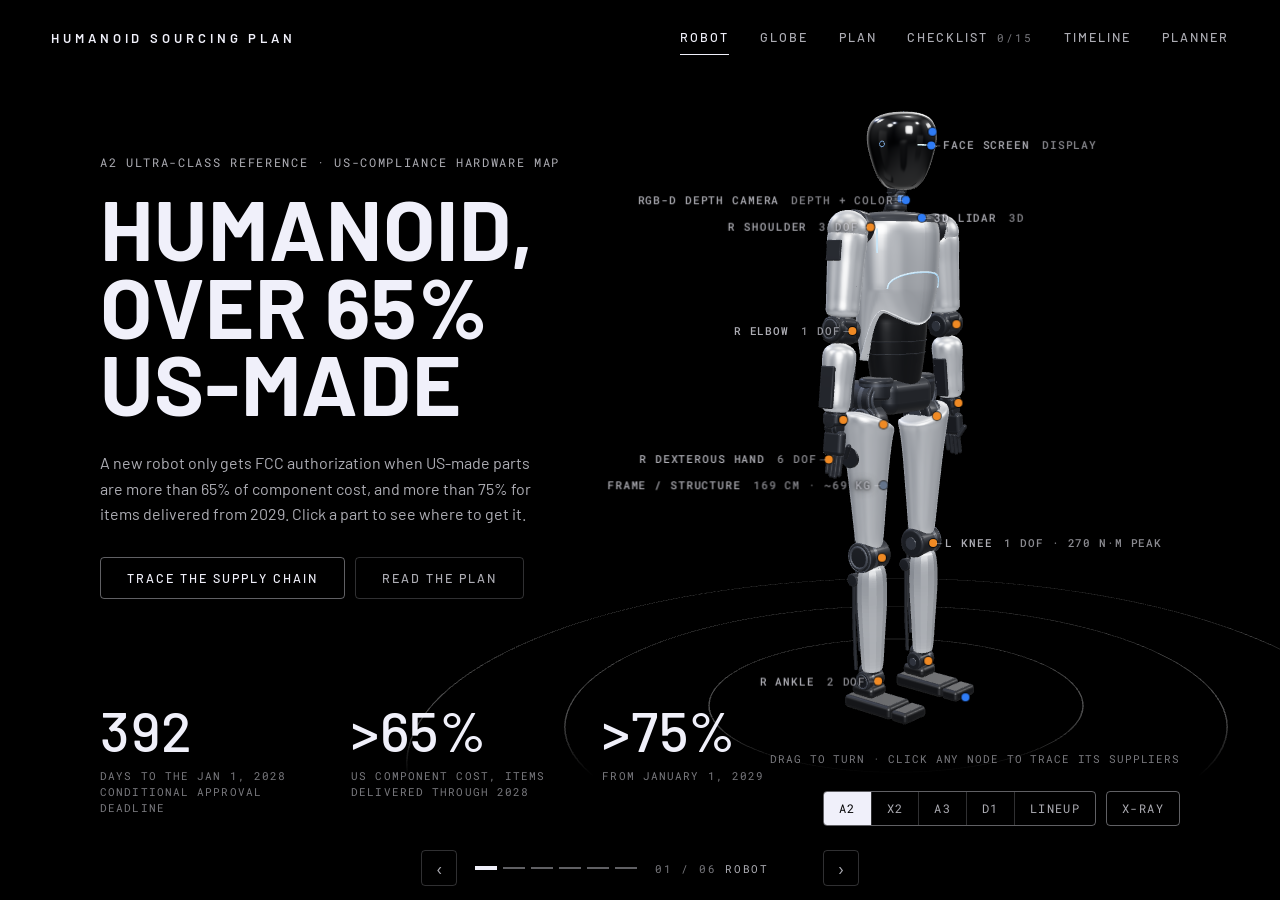
==== commit 5982ab8e: "WIP: robot-first turntable site in the SpaceX style Rebuilds the site around a main robot page. Six " ====
--- a/index.html
+++ b/index.html
@@ -3,1139 +3,67 @@
 <head>
 <meta charset="utf-8">
 <meta name="viewport" content="width=device-width, initial-scale=1, viewport-fit=cover">
+<meta name="theme-color" content="#000000">
 <link rel="icon" href="./favicon.svg" type="image/svg+xml">
-<title>Humanoid Sourcing Plan · compliance, suppliers, timeline</title>
-<meta name="description" content="One planning tool for a US-compliant humanoid build: the FCC domestic-content argument, the supplier map, and the execution timeline to the January 1, 2028 Conditional Approval deadline.">
+<title>Humanoid Sourcing Plan · US-compliant humanoid build</title>
+<meta name="description" content="Plan a US-compliant humanoid robot part by part: the FCC domestic-content test, a supplier map for every component, a compliance checklist, and the schedule to the January 1, 2028 Conditional Approval deadline.">
 <link rel="preconnect" href="https://fonts.googleapis.com">
-<link rel="stylesheet" href="https://fonts.googleapis.com/css2?family=Inter:wght@400;500;600;700&display=swap">
-<style>
-:root{
-  --bg:#0b0f17; --panel:#121826; --panel2:#171f30; --line:#243049; --line2:#2f3d5c;
-  --ink:#e6ebf5; --muted:#93a0ba; --dim:#5f6b85; --accent:#4f8cff; --accent2:#2563eb;
-  --ok:#22c55e; --warn:#f59e0b; --bad:#f87171; --open:#f87171; --prog:#f59e0b; --conf:#22c55e;
-  --us:#22c55e; --cn:#f87171; --third:#f59e0b;
-  --radius:14px;
-  --act:#f08a24; --per:#2f7cf6; --com:#8b5cf6; --pow:#eab308; --str:#64748b; --wir:#14b8a6; --rad:#ec4899;
-  font-family: Inter, ui-sans-serif, system-ui, -apple-system, "Segoe UI", Roboto, Helvetica, Arial, sans-serif;
-}
-*{box-sizing:border-box}
-html,body{margin:0;background:var(--bg);color:var(--ink);font-size:15px;line-height:1.5;-webkit-text-size-adjust:100%}
-a{color:var(--accent)}
-button{font:inherit;color:inherit}
-h1,h2,h3,h4{margin:0;font-weight:600;letter-spacing:-.01em}
-p{margin:.5em 0}
-.small{font-size:12.5px;color:var(--muted)}
-.muted{color:var(--muted)}
-b{font-weight:600}
-code{font-family:ui-monospace,Menlo,Consolas,monospace;font-size:.92em;background:var(--panel2);padding:1px 5px;border-radius:5px}
-
-/* ---------- top bar + tabs ---------- */
-.topbar{position:sticky;top:0;z-index:30;background:rgba(11,15,23,.92);backdrop-filter:blur(10px);border-bottom:1px solid var(--line)}
-.topbar .row{display:flex;align-items:center;justify-content:space-between;gap:12px;padding:10px 16px;max-width:1240px;margin:0 auto;flex-wrap:wrap}
-.brand{display:flex;align-items:center;gap:11px;min-width:0}
-.brand .logo{width:32px;height:32px;border-radius:9px;flex:none;background:conic-gradient(from 210deg,#f08a24,#2f7cf6,#8b5cf6,#16a34a,#f08a24);box-shadow:inset 0 0 0 6px var(--bg)}
-.brand h1{font-size:15.5px;white-space:nowrap;overflow:hidden;text-overflow:ellipsis}
-.brand p{font-size:11.5px;margin:0;color:var(--muted);white-space:nowrap;overflow:hidden;text-overflow:ellipsis}
-.tabs{display:flex;gap:2px;overflow-x:auto;scrollbar-width:none;-webkit-overflow-scrolling:touch;flex:1 1 100%;padding:2px 0 0;margin:0}
-.tabs::-webkit-scrollbar{display:none}
-.tabs a{flex:none;color:var(--muted);text-decoration:none;font-size:13.5px;font-weight:500;padding:8px 12px;border-radius:9px;border:1px solid transparent}
-.tabs a:hover{background:var(--panel);color:var(--ink)}
-.tabs a.on{background:var(--panel2);color:#fff;border-color:var(--line2)}
-.tabs a .n{display:inline-block;min-width:18px;margin-left:6px;padding:0 5px;border-radius:999px;background:var(--line);font-size:11px;text-align:center;color:var(--ink)}
-@media (min-width:900px){
-  .topbar .row{padding:10px 20px}
-  .topbar .row{flex-wrap:nowrap}
-  .tabs{flex:0 0 auto}
-}
-
-/* ---------- layout ---------- */
-main{max-width:1240px;margin:0 auto;padding:16px 16px 60px}
-.view{display:none}
-.view.on{display:block}
-.panel{background:var(--panel);border:1px solid var(--line);border-radius:var(--radius);padding:16px}
-.split{display:grid;grid-template-columns:minmax(0,1fr) 380px;gap:16px;align-items:start}
-@media (max-width:900px){.split{grid-template-columns:1fr}}
-.sticky{position:sticky;top:112px}
-@media (max-width:900px){.sticky{position:static}}
-.lede{color:var(--muted);font-size:14px;max-width:70ch}
-.hdr{display:flex;align-items:flex-end;justify-content:space-between;gap:12px;flex-wrap:wrap;margin:4px 0 14px}
-.hdr h2{font-size:20px}
-.chips{display:flex;gap:6px;flex-wrap:wrap}
-.chip{background:var(--panel2);border:1px solid var(--line);border-radius:999px;padding:5px 11px;font-size:12.5px;cursor:pointer;color:var(--muted)}
-.chip:hover{color:var(--ink);border-color:var(--line2)}
-.chip.on{background:#1d2b4d;border-color:var(--accent);color:#fff}
-.chip .sw{display:inline-block;width:8px;height:8px;border-radius:50%;margin-right:6px;vertical-align:1px}
-.btn{background:var(--accent2);color:#fff;border:0;border-radius:9px;padding:8px 13px;font-size:13px;font-weight:500;cursor:pointer}
-.btn:hover{filter:brightness(1.1)}
-.btn.ghost{background:transparent;border:1px solid var(--line2);color:var(--ink)}
-.btn.sm{padding:5px 10px;font-size:12.5px}
-.link{background:none;border:0;padding:0;color:var(--accent);cursor:pointer;text-decoration:underline;text-underline-offset:2px;font-size:inherit}
-.kpis{display:grid;grid-template-columns:repeat(auto-fit,minmax(130px,1fr));gap:8px;margin:12px 0}
-.kpis div{background:var(--panel2);border:1px solid var(--line);border-radius:10px;padding:10px 12px}
-.kpis b{display:block;font-size:20px;line-height:1.1;font-weight:700}
-.kpis span{font-size:11.5px;color:var(--muted)}
-.tag{display:inline-block;font-size:11px;font-weight:600;padding:2px 7px;border-radius:6px;border:1px solid;line-height:1.4;vertical-align:middle}
-.tag.ok{color:#86efac;border-color:#166534;background:#052e16}
-.tag.gen{color:#93c5fd;border-color:#1e40af;background:#0b1a3a}
-.tag.open{color:#fcd34d;border-color:#92400e;background:#2a1a05}
-.tag.us{color:#86efac;border-color:#166534}
-.tag.cn{color:#fca5a5;border-color:#7f1d1d}
-.tag.third{color:#fcd34d;border-color:#92400e}
-.tag.named{color:#c7d2fe;border-color:#3730a3}
-.tag.inferred{color:#fca5a5;border-color:#7f1d1d}
-.tag.candidate{color:#93c5fd;border-color:#1e40af}
-.tag.avoid{color:#fda4af;border-color:#9f1239}
-.tag.site{color:#86efac;border-color:#166534}
-.tag.fixed{color:#c7d2fe;border-color:#3730a3}
-.tag.proposed{color:#fcd34d;border-color:#92400e}
-.tag.now{color:#86efac;border-color:#166534}
-.tag.later{color:#93a0ba;border-color:#3a4a6b}
-.pill{display:inline-block;font-size:11px;font-weight:600;padding:2px 8px;border-radius:999px;margin-right:4px}
-.pill.red{background:#7f1d1d;color:#fecaca}.pill.amber{background:#78350f;color:#fde68a}.pill.gray{background:#334155;color:#e2e8f0}
-.xlinks{display:flex;gap:6px;flex-wrap:wrap;margin-top:10px}
-.xlinks .btn{display:inline-flex;align-items:center;gap:6px}
-.disclaimer{margin-top:14px;padding:10px 12px;border:1px dashed var(--line2);border-radius:10px;font-size:12.5px;color:var(--muted)}
-
-/* ---------- overview ---------- */
-.steps{counter-reset:s;list-style:none;margin:0;padding:0;display:grid;gap:10px}
-.steps li{counter-increment:s;background:var(--panel2);border:1px solid var(--line);border-radius:12px;padding:12px 14px 12px 52px;position:relative}
-.steps li::before{content:counter(s);position:absolute;left:14px;top:12px;width:26px;height:26px;border-radius:8px;background:var(--accent2);color:#fff;font-weight:700;font-size:13px;display:grid;place-items:center}
-.steps h3{font-size:14.5px;margin-bottom:3px}
-.steps p{margin:0;font-size:13.5px;color:#c6cfe2}
-.steps .xlinks{margin-top:8px}
-.tablewrap{overflow-x:auto;-webkit-overflow-scrolling:touch;border:1px solid var(--line);border-radius:12px}
-table.matrix{border-collapse:collapse;width:100%;min-width:760px;font-size:13px}
-.matrix th,.matrix td{padding:10px 12px;border-bottom:1px solid var(--line);vertical-align:top;text-align:left}
-.matrix thead th{background:var(--panel2);color:var(--muted);font-weight:600;font-size:12px;text-transform:uppercase;letter-spacing:.04em}
-.matrix tbody th{font-weight:600;white-space:nowrap}
-.matrix tbody th span{display:block;font-weight:400;font-size:11.5px;color:var(--muted)}
-.matrix tr:last-child td,.matrix tr:last-child th{border-bottom:0}
-details.src{margin-top:16px;border:1px solid var(--line);border-radius:12px;padding:0 14px;background:var(--panel2)}
-details.src summary{cursor:pointer;padding:12px 0;font-weight:600;font-size:14px}
-details.src ul{padding-left:18px;font-size:13px;color:#c6cfe2}
-details.src li{margin:5px 0}
-.two{display:grid;grid-template-columns:1fr 1fr;gap:16px}
-@media (max-width:900px){.two{grid-template-columns:1fr}}
-
-/* ---------- robot ---------- */
-.stage{position:relative;background:radial-gradient(900px 600px at 50% 40%,#1a2340 0%,#0f1526 60%,#0b0f17 100%);border:1px solid var(--line);border-radius:var(--radius);overflow:hidden;min-height:520px;display:flex;align-items:center;justify-content:center}
-.stage svg{width:100%;max-width:520px;height:auto;display:block;touch-action:manipulation}
-.stage .ctl{position:absolute;top:10px;left:10px;right:10px;display:flex;justify-content:space-between;gap:8px;flex-wrap:wrap;pointer-events:none}
-.stage .ctl>*{pointer-events:auto}
-.stage .legend{position:absolute;left:10px;bottom:10px;right:10px;display:flex;gap:6px;flex-wrap:wrap}
-.legend .chip{padding:3px 9px;font-size:11.5px}
-.body{fill:#1f2a46;stroke:#3b4b73;stroke-width:1.5}
-.body.dark{fill:#182238}
-.pin{cursor:pointer}
-.pin circle.dot{stroke:#0b0f17;stroke-width:2}
-.pin circle.halo{fill:none;stroke-width:1.5;opacity:.0;transition:opacity .15s}
-.pin:hover circle.halo,.pin.sel circle.halo{opacity:.9}
-.pin.sel circle.dot{stroke:#fff}
-.pin text{font-size:10.5px;font-weight:600;fill:#dfe6f5;paint-order:stroke;stroke:#0b0f17;stroke-width:3px;stroke-linejoin:round;pointer-events:none}
-.pin.dashed circle.dot{stroke-dasharray:2 2;stroke:#cbd5e1}
-.pin.dim{opacity:.25}
-.pin.hidelbl text{display:none}
-.detail h3{font-size:17px;margin-bottom:2px}
-.detail .sub{font-size:12.5px;color:var(--muted);margin-bottom:10px}
-.detail dl{margin:10px 0 0;display:grid;gap:8px}
-.detail dt{font-size:11.5px;text-transform:uppercase;letter-spacing:.05em;color:var(--muted);font-weight:600}
-.detail dd{margin:2px 0 0;font-size:13.5px;color:#d5dced}
-.origins{display:grid;gap:6px;margin-top:4px}
-.origins div{background:var(--panel2);border:1px solid var(--line);border-radius:9px;padding:7px 10px;font-size:12.5px}
-.origins b{display:inline-block;min-width:92px}
-.partlist{list-style:none;margin:10px 0 0;padding:0;display:grid;gap:3px;max-height:280px;overflow:auto}
-.partlist li{display:flex;align-items:center;gap:8px;padding:6px 8px;border-radius:8px;cursor:pointer;font-size:13px}
-.partlist li:hover{background:var(--panel2)}
-.partlist li.sel{background:#1d2b4d}
-.partlist .sw{width:8px;height:8px;border-radius:50%;flex:none}
-.partlist .r{margin-left:auto;font-size:11px;color:var(--muted)}
-.empty h3{font-size:16px}
-.empty p{font-size:13.5px;color:#c6cfe2}
-input.search{width:100%;background:var(--panel2);border:1px solid var(--line);color:var(--ink);border-radius:9px;padding:8px 10px;font:inherit;font-size:13px;margin-top:10px}
-
-/* ---------- globe ---------- */
-.gstage{position:relative;background:radial-gradient(800px 600px at 50% 50%,#121a30 0%,#0b0f17 70%);border:1px solid var(--line);border-radius:var(--radius);overflow:hidden;min-height:420px;display:flex;align-items:center;justify-content:center;touch-action:none}
-.gstage svg{width:100%;max-width:560px;height:auto;display:block;cursor:grab}
-.gstage svg.drag{cursor:grabbing}
-.sphere{fill:#0e1526;stroke:#2f3d5c;stroke-width:1.2}
-.land{fill:#1e2a46;stroke:#3b4b73;stroke-width:.6}
-.grat{fill:none;stroke:#223050;stroke-width:.5}
-.gpin{cursor:pointer}
-.gpin circle.dot{stroke:#0b0f17;stroke-width:1.5}
-.gpin circle.halo{fill:none;stroke-width:1.5;opacity:0;transition:opacity .15s}
-.gpin:hover circle.halo,.gpin.sel circle.halo{opacity:.9}
-.gpin.sel circle.dot{stroke:#fff}
-.gpin text{font-size:10px;font-weight:600;fill:#dfe6f5;paint-order:stroke;stroke:#0b0f17;stroke-width:3px;stroke-linejoin:round;pointer-events:none}
-.gpin.dim{opacity:.18;pointer-events:none}
-.gstage .ctl{position:absolute;top:10px;left:10px;right:10px;display:flex;justify-content:space-between;gap:8px;flex-wrap:wrap;pointer-events:none}
-.gstage .ctl>*{pointer-events:auto}
-.gstage .foot{position:absolute;left:10px;bottom:10px;right:10px;display:flex;gap:6px;flex-wrap:wrap;align-items:center;font-size:11.5px;color:var(--muted)}
-.suplist{list-style:none;margin:12px 0 0;padding:0;display:grid;gap:4px}
-.suplist li{display:flex;align-items:center;gap:8px;padding:7px 9px;border-radius:9px;cursor:pointer;font-size:13px;border:1px solid transparent}
-.suplist li:hover{background:var(--panel2)}
-.suplist li.sel{background:#1d2b4d;border-color:var(--line2)}
-.suplist .sw{width:9px;height:9px;border-radius:50%;flex:none}
-.suplist .loc{color:var(--muted);font-size:11.5px;margin-left:auto;white-space:nowrap}
-.filterbar{display:flex;gap:8px;align-items:center;flex-wrap:wrap;margin:0 0 12px}
-.filterbar .note{font-size:12.5px;color:var(--muted)}
-.partchips{display:flex;gap:5px;flex-wrap:wrap;margin-top:6px}
-.partchips .chip{padding:3px 9px;font-size:11.5px}
-
-/* ---------- checklist ---------- */
-.progress{display:grid;gap:8px;margin:10px 0 16px}
-.bar{display:flex;height:12px;border-radius:999px;overflow:hidden;background:var(--panel2);border:1px solid var(--line)}
-.bar i{display:block;height:100%;transition:width .25s}
-.bar .c{background:var(--conf)}.bar .p{background:var(--prog)}.bar .o{background:#3a4a6b}
-.counts{display:flex;gap:14px;flex-wrap:wrap;font-size:12.5px;color:var(--muted)}
-.counts b{color:var(--ink)}
-.counts .sw{display:inline-block;width:9px;height:9px;border-radius:50%;margin-right:5px;vertical-align:0}
-.cklist{list-style:none;margin:0;padding:0;display:grid;gap:10px}
-.cklist li{background:var(--panel2);border:1px solid var(--line);border-radius:12px;padding:12px 14px;scroll-margin-top:120px}
-.cklist li.flash{border-color:var(--accent);box-shadow:0 0 0 3px rgba(79,140,255,.25)}
-.ckh{display:flex;align-items:flex-start;gap:10px;flex-wrap:wrap}
-.ckh h3{font-size:14.5px;flex:1 1 220px;min-width:0}
-.ckh .num{color:var(--muted);font-weight:600;font-size:12.5px;margin-right:2px}
-.status{border-radius:999px;border:1px solid;padding:4px 11px;font-size:12px;font-weight:600;cursor:pointer;background:transparent;white-space:nowrap}
-.status.c{color:#86efac;border-color:#166534;background:#052e16}
-.status.p{color:#fde68a;border-color:#92400e;background:#2a1a05}
-.status.o{color:#fca5a5;border-color:#7f1d1d;background:#2a0b0b}
-.status:hover{filter:brightness(1.15)}
-.cklist p{font-size:13.5px;color:#c6cfe2;margin:6px 0 0}
-.cklist .tags{display:flex;gap:5px;flex-wrap:wrap;margin-top:6px}
-.cklist cite{display:block;font-style:normal;font-size:11.5px;color:var(--muted);margin-top:4px}
-.cklist blockquote{margin:8px 0 0;padding:8px 12px;border-left:3px solid var(--line2);background:var(--panel);border-radius:0 8px 8px 0;font-size:13px;color:#c6cfe2}
-.ckactions{display:flex;gap:6px;flex-wrap:wrap}
-.toast{position:fixed;left:50%;bottom:24px;transform:translateX(-50%);background:#1d2b4d;border:1px solid var(--accent);color:#fff;padding:9px 14px;border-radius:10px;font-size:13px;opacity:0;pointer-events:none;transition:opacity .2s;z-index:50}
-.toast.on{opacity:1}
-
-/* ---------- timeline ---------- */
-.countdown{display:grid;grid-template-columns:repeat(auto-fit,minmax(150px,1fr));gap:8px;margin:12px 0 18px}
-.countdown div{background:var(--panel2);border:1px solid var(--line);border-radius:10px;padding:10px 12px}
-.countdown b{display:block;font-size:22px;font-weight:700;line-height:1.1}
-.countdown span{font-size:11.5px;color:var(--muted)}
-.tl{list-style:none;margin:0;padding:0 0 0 22px;position:relative}
-.tl::before{content:"";position:absolute;left:6px;top:8px;bottom:8px;width:2px;background:var(--line2)}
-.tl li{position:relative;margin:0 0 12px;background:var(--panel2);border:1px solid var(--line);border-radius:12px;padding:12px 14px;scroll-margin-top:120px}
-.tl li::before{content:"";position:absolute;left:-21px;top:16px;width:12px;height:12px;border-radius:50%;background:var(--accent);border:2px solid var(--bg)}
-.tl li.fixed::before{background:#a5b4fc}
-.tl li.proposed::before{background:#fcd34d}
-.tl li.past::before{background:#475569}
-.tl li.today{border-color:var(--accent)}
-.tl li.flash{border-color:var(--accent);box-shadow:0 0 0 3px rgba(79,140,255,.25)}
-.tl .when{font-size:12px;color:var(--muted);font-weight:600;letter-spacing:.03em;text-transform:uppercase;display:flex;gap:8px;align-items:center;flex-wrap:wrap}
-.tl h3{font-size:14.5px;margin:3px 0 2px}
-.tl p{font-size:13.5px;color:#c6cfe2;margin:0}
-.tl .xlinks .btn{padding:4px 9px;font-size:12px}
-
-footer{max-width:1240px;margin:0 auto;padding:16px;border-top:1px solid var(--line);color:var(--muted);font-size:12.5px;display:flex;justify-content:space-between;gap:10px;flex-wrap:wrap}
-</style>
+<link rel="preconnect" href="https://fonts.gstatic.com" crossorigin>
+<link rel="stylesheet" href="https://fonts.googleapis.com/css2?family=Barlow:wght@400;500;600;700&family=Roboto+Mono:wght@400;500&display=swap">
+<link rel="stylesheet" href="./css/tokens.css">
+<link rel="stylesheet" href="./css/site.css">
+<link rel="stylesheet" href="./css/viewer3d.css">
+<link rel="stylesheet" href="./css/viewer3d-stage.css">
+<script type="importmap">{"imports":{"three":"./vendor/three/three.module.js","three/addons/":"./vendor/three/addons/"}}</script>
 </head>
 <body>
+<a class="skip" href="#scene">Skip to content</a>
 
-<header class="topbar">
-  <div class="row">
-    <div class="brand">
-      <div class="logo" aria-hidden="true"></div>
-      <div>
-        <h1>Humanoid Sourcing Plan</h1>
-        <p>Compliance argument · supplier map · execution timeline · A2 Ultra-class reference build</p>
-      </div>
-    </div>
-    <nav class="tabs" id="tabs" aria-label="Sections">
-      <a href="#overview" data-tab="overview">Overview</a>
-      <a href="#robot" data-tab="robot">Robot</a>
-      <a href="#globe" data-tab="globe">Globe</a>
-      <a href="#checklist" data-tab="checklist">Checklist <span class="n" id="tabCount"></span></a>
-      <a href="#timeline" data-tab="timeline">Timeline</a>
-    </nav>
-  </div>
+<header class="nav" id="nav">
+  <a class="wordmark" href="#robot" data-go="robot" aria-label="Humanoid Sourcing Plan, back to the robot">Humanoid Sourcing Plan</a>
+  <nav class="nav-links" id="navLinks" aria-label="Stations">
+    <a href="#robot" data-station="robot">Robot</a>
+    <a href="#globe" data-station="globe">Globe</a>
+    <a href="#plan" data-station="plan">Plan</a>
+    <a href="#checklist" data-station="checklist">Checklist <span class="nav-count" id="navCount"></span></a>
+    <a href="#timeline" data-station="timeline">Timeline</a>
+    <a href="#planner" data-station="planner">Planner</a>
+  </nav>
+  <button class="nav-toggle" id="navToggle" type="button" aria-expanded="false" aria-controls="menu"><span class="nav-toggle-label">Menu</span></button>
 </header>
 
-<main>
+<div class="menu" id="menu" hidden>
+  <nav aria-label="Stations (menu)">
+    <a href="#robot" data-station="robot"><span>01</span>Robot</a>
+    <a href="#globe" data-station="globe"><span>02</span>Globe</a>
+    <a href="#plan" data-station="plan"><span>03</span>Plan</a>
+    <a href="#checklist" data-station="checklist"><span>04</span>Checklist</a>
+    <a href="#timeline" data-station="timeline"><span>05</span>Timeline</a>
+    <a href="#planner" data-station="planner"><span>06</span>Planner</a>
+  </nav>
+</div>
 
-<!-- ================= OVERVIEW ================= -->
-<section class="view" id="view-overview">
-  <div class="hdr">
-    <div>
-      <h2>Build plan, in order of impact</h2>
-      <p class="lede">The FCC test counts component cost, not part count. Spend domestic-sourcing effort where the cost is. Each step links to the parts, suppliers, and checklist items it depends on.</p>
-    </div>
+<main class="scene" id="scene">
+  <div class="ring" id="ring">
+    <section class="station" id="st-robot" data-station="robot" aria-label="Robot"></section>
+    <section class="station" id="st-globe" data-station="globe" aria-label="Globe"></section>
+    <section class="station" id="st-plan" data-station="plan" aria-label="Plan"></section>
+    <section class="station" id="st-checklist" data-station="checklist" aria-label="Checklist"></section>
+    <section class="station" id="st-timeline" data-station="timeline" aria-label="Timeline"></section>
+    <section class="station" id="st-planner" data-station="planner" aria-label="Planner"></section>
   </div>
-  <div class="kpis">
-    <div><b>&gt;65%</b><span>US component cost, items delivered through 2028</span></div>
-    <div><b>&gt;75%</b><span>from January 1, 2029</span></div>
-    <div><b id="kpiDays">—</b><span>days to the Conditional Approval deadline (Jan 1, 2028)</span></div>
-    <div><b id="kpiProg">—</b><span>checklist items confirmed</span></div>
-  </div>
-  <div class="split">
-    <div>
-      <ol class="steps" id="steps"></ol>
-    </div>
-    <div>
-      <div class="panel">
-        <h3 style="font-size:15px">Where the cost sits (assumed split)</h3>
-        <p class="small">An illustration, not AgiBot data. Joint modules 60%, compute 12%, cameras and lidar 8%, battery 8%, frame 7%, harness 3%, other 2%. There is no public bill of materials.</p>
-        <div id="shareBars"></div>
-        <p class="small">Worked example: US joints alone reach about 60% (short). Add a US frame and harness and the example reaches about 70%, which clears 2028 and fails 2029. Add a US-built pack and carrier (optimistic, the open subassembly question) and it reaches about 82%.</p>
-        <div class="xlinks">
-          <button class="btn sm" data-go="robot?part=kneeL">Joint modules on the robot</button>
-          <button class="btn sm ghost" data-go="globe?group=joints">Joint suppliers on the globe</button>
-        </div>
-      </div>
-    </div>
-  </div>
-
-  <h2 style="font-size:18px;margin:26px 0 10px">Constraints, side by side</h2>
-  <div class="tablewrap">
-    <table class="matrix">
-      <thead><tr><th>Rule</th><th>What it restricts</th><th>What it does not do</th><th>Build impact</th></tr></thead>
-      <tbody>
-        <tr><th>FCC Covered List<span>DA 26-786, July 28, 2026</span></th>
-          <td>New FCC authorization for foreign-produced advanced robotic devices. To count as domestic, the robot must be manufactured in the US, and domestic components must be more than 65% of component cost through 2028 and more than 75% from 2029 (48 CFR 25.101(a)).</td>
-          <td>Does not look at software origin or company nationality. Does not ban the components themselves. The COTS end-product waiver does not apply. Sales only to the government are exempt.</td>
-          <td><span class="pill red">Gatekeeper</span> Drives every sourcing choice on this site. <button class="link" data-go="checklist?item=1">Checklist 1</button></td></tr>
-        <tr><th>Buy American valuation<span>48 CFR 25.003</span></th>
-          <td>How component cost is measured. A component is an article built directly into the end product. Bought parts count at acquisition cost plus freight plus duty. Parts you make count at manufacturing cost plus allocable overhead, with no profit.</td>
-          <td>Final assembly labor does not count. A component of unknown origin is not given the benefit of the doubt: it counts as foreign.</td>
-          <td><span class="pill amber">Method</span> A purchased joint module is wholly domestic or wholly foreign. <button class="link" data-go="checklist?item=6">Checklist 6</button></td></tr>
-        <tr><th>ITAR / EAR<span>export controls</span></th>
-          <td>Exports and releases of controlled items and technology. Possible controls: 2B006.c encoders (machine-tool, about 0.9 arc-second or better), 7A003/7A103 navigation-grade IMUs, ITAR for parts specially designed for defense, and 2B007 robots.</td>
-          <td>Typical joint actuators, harmonic drives, commercial torque sensors, and robot-balance IMUs are usually EAR99. For the Jetson Orin, check NVIDIA's published classification.</td>
-          <td><span class="pill amber">Watch</span> Sending drawings or firmware to a Chinese supplier can be an export. <button class="link" data-go="checklist?item=9">Checklist 9</button></td></tr>
-        <tr><th>Section 232<span>robotics &amp; industrial machinery</span></th>
-          <td>An investigation into imports of robotics and industrial machinery, opened September 2, 2025.</td>
-          <td>There is no final rule yet. It is not a license requirement today.</td>
-          <td><span class="pill gray">Check status</span> Pending; it could raise the cost of imported parts later. Chinese-origin parts may already carry Section 301 duties. <button class="link" data-go="timeline?m=s232">Timeline</button></td></tr>
-        <tr><th>Sanctioned parties<span>OFAC SDN list</span></th>
-          <td>Do not buy from parties on the SDN list.</td>
-          <td>It is not a general ban on Chinese or other foreign suppliers.</td>
-          <td><span class="pill amber">Screen</span> Screen every supplier before you buy. <button class="link" data-go="globe">Every pin on the globe</button></td></tr>
-      </tbody>
-    </table>
-  </div>
-
-  <div class="two" style="margin-top:16px">
-    <details class="src">
-      <summary>Assumptions</summary>
-      <ul>
-        <li>The robot on the Robot tab is a <b>planning likeness</b> of the AgiBot A2 Ultra-class form. It is not an official model and carries no AgiBot logos or wordmarks. The build planner's X2, A3, and D1 classes are not carried over to this site.</li>
-        <li>A2 / A2 Ultra figures come from AgiBot's own pages: 169 cm, about 69 kg, 40 DOF, a 16-core CPU plus Jetson Orin 64 GB, 14.4 Ah, a 54.6 V 8 A charger output, 2 h charge, and a 270 N·m peak knee torque. The 3-1-3 arm and 3-1-2 leg split of those DOF is a modeling assumption.</li>
-        <li>IMU, encoders, torque sensors, reducers, foot force sensors, BMS, and harness are typical humanoid items. They are not published A2 Ultra line items.</li>
-        <li>Cost shares are <b>relative placeholders</b>, not quotes and not AgiBot data. There is no public BOM for any platform.</li>
-        <li>Supplier names reported for AgiBot (Estun, Leaderdrive, CATL, BYD, Orbbec) are <b>inferred by a third party and unverified</b>. Every other pin on the globe is a candidate taken from the compliance notes, not a supplier under contract. Pin locations are headquarters or main-plant cities, placed for orientation; the place a specific unit is made decides its origin.</li>
-      </ul>
-    </details>
-    <details class="src">
-      <summary>Sources</summary>
-      <ul>
-        <li><a href="https://www.fcc.gov/covered-list-faqs-robots-inverters" target="_blank" rel="noopener">FCC FAQ on the Covered List for foreign-produced advanced robotic devices and power inverters</a> (updated October 2, 2026), FCC DA 26-786 (July 28, 2026), and <a href="https://www.fcc.gov/sites/default/files/robots-ca.pdf" target="_blank" rel="noopener">Annex A, Conditional Approval guidance</a> (July 27, 2026).</li>
-        <li>48 CFR 25.101 (domestic end product) and 48 CFR 25.003 (definitions; cost of components).</li>
-        <li>47 CFR 2.1204(a)(3) and (a)(5); 49 CFR 173.185; 29 CFR 1910.303; 21 CFR 1040.10; Fla. Stat. 934.03.</li>
-        <li>Commerce Control List entries 2B006.c, 2B007, 7A003, and 7A103; OFAC SDN list; Section 232 investigation opened September 2, 2025 (pending).</li>
-        <li>AgiBot <a href="https://www.agibot.com/products/A2_Ultra" target="_blank" rel="noopener">A2 Ultra spec table</a>, <a href="https://www.agibot.com/products/A2" target="_blank" rel="noopener">A2 page</a>, and <a href="https://store.agibot.com/products/a2-ultra" target="_blank" rel="noopener">store listing</a>. Manufacturer figures take precedence over retailer listings.</li>
-        <li>Full notes and the component-by-component guide: <a href="https://humanoid-compliance-notes.netlify.app" target="_blank" rel="noopener">humanoid-compliance-notes.netlify.app</a>. The 3D hardware map with X2, A3, and D1 classes: <a href="https://humanoid-build-planner.netlify.app" target="_blank" rel="noopener">humanoid-build-planner.netlify.app</a>.</li>
-      </ul>
-    </details>
-  </div>
-  <div class="disclaimer"><b>Not legal advice.</b> This is a planning aid built from public sources. Origin, valuation, and export classification depend on facts. Confirm them with trade and FCC counsel before you make sourcing or certification decisions.</div>
-</section>
-
-<!-- ================= ROBOT ================= -->
-<section class="view" id="view-robot">
-  <div class="hdr">
-    <div>
-      <h2>Robot: where each part sits, and where to get it</h2>
-      <p class="lede">Click a pin. The panel shows what the part is, its assumed share of component cost, the origin options, and whether to act now or later. Every part links to its suppliers on the globe.</p>
-    </div>
-  </div>
-  <div class="split">
-    <div class="stage" id="robotStage">
-      <div class="ctl">
-        <div class="chips" id="robotMode">
-          <button class="chip on" data-mode="sub">Subsystem</button>
-          <button class="chip" data-mode="rec">Recommended origin</button>
-        </div>
-        <div class="chips" id="robotDensity">
-          <button class="chip" data-density="all">All labels</button>
-          <button class="chip on" data-density="key">Key</button>
-          <button class="chip" data-density="none">Off</button>
-        </div>
-      </div>
-      <svg id="robotSvg" viewBox="-70 0 500 720" role="img" aria-label="Front view of a reference humanoid with clickable part pins"></svg>
-      <div class="legend" id="robotLegend"></div>
-    </div>
-    <div class="panel sticky detail" id="robotDetail"></div>
-  </div>
-</section>
-
-<!-- ================= GLOBE ================= -->
-<section class="view" id="view-globe">
-  <div class="hdr">
-    <div>
-      <h2>Globe: supplier options by country</h2>
-      <p class="lede">Green pins are US options or the US build site. Red pins are Chinese suppliers, including the names a third party reports for AgiBot (inferred, unverified). Amber pins are third-country makers, which count as foreign for the test just like China. Drag to rotate.</p>
-    </div>
-  </div>
-  <div class="filterbar" id="globeFilter"></div>
-  <div class="split">
-    <div class="gstage" id="globeStage">
-      <div class="ctl">
-        <div class="chips" id="globeOrigin">
-          <button class="chip on" data-o="all">All origins</button>
-          <button class="chip" data-o="us"><span class="sw" style="background:var(--us)"></span>US</button>
-          <button class="chip" data-o="cn"><span class="sw" style="background:var(--cn)"></span>China</button>
-          <button class="chip" data-o="third"><span class="sw" style="background:var(--third)"></span>Third country</button>
-        </div>
-        <div class="chips"><button class="chip" id="globeSpin">Spin</button></div>
-      </div>
-      <svg id="globeSvg" viewBox="0 0 560 560" role="img" aria-label="Rotatable globe with supplier pins"></svg>
-      <div class="foot" id="globeFoot"></div>
-    </div>
-    <div class="panel sticky detail" id="globeDetail"></div>
-  </div>
-</section>
-
-<!-- ================= CHECKLIST ================= -->
-<section class="view" id="view-checklist">
-  <div class="hdr">
-    <div>
-      <h2>US compliance checklist</h2>
-      <p class="lede">What a new robot model needs before it can be marketed or sold in the US. Click a status to cycle it: Confirmed → In Progress → Open. Statuses are saved in this browser. The small tags show how settled the underlying rule is: <span class="tag ok">FCC-confirmed</span> matches the FCC FAQ; <span class="tag gen">General guidance</span> is standard practice to confirm with counsel or a test lab; <span class="tag open">Open question</span> is unsettled.</p>
-    </div>
-    <div class="ckactions">
-      <button class="btn sm" id="ckShare">Copy share link</button>
-      <button class="btn sm ghost" id="ckReset">Reset statuses</button>
-    </div>
-  </div>
-  <div class="progress panel">
-    <div class="bar" id="ckBar"><i class="c"></i><i class="p"></i><i class="o"></i></div>
-    <div class="counts" id="ckCounts"></div>
-  </div>
-  <ol class="cklist" id="cklist"></ol>
-  <div class="disclaimer">The checklist is a planning tool, not a compliance certification. A status you set here records your own progress; it does not change what the rule requires.</div>
-</section>
-
-<!-- ================= TIMELINE ================= -->
-<section class="view" id="view-timeline">
-  <div class="hdr">
-    <div>
-      <h2>Timeline to the Conditional Approval deadline</h2>
-      <p class="lede"><span class="tag fixed">Fixed</span> dates come from the rule text or published guidance. <span class="tag proposed">Proposed</span> milestones are this plan's sequencing, back-planned from January 1, 2028, and can move. Each milestone links to the checklist items and supplier pins it depends on.</p>
-    </div>
-  </div>
-  <div class="countdown">
-    <div><b id="cdDays">—</b><span>days to Jan 1, 2028 (Conditional Approval application deadline)</span></div>
-    <div><b id="cdQuarters">—</b><span>quarters left to apply</span></div>
-    <div><b id="cd2029">—</b><span>days until the bar rises to &gt;75% (Jan 1, 2029)</span></div>
-  </div>
-  <ol class="tl" id="tl"></ol>
-</section>
-
 </main>
 
-<footer>
-  <span>Humanoid Sourcing Plan · planning aid, not legal advice · October 2026</span>
-  <span><a href="https://humanoid-compliance-notes.netlify.app" target="_blank" rel="noopener">Full compliance notes ↗</a> · <a href="https://humanoid-build-planner.netlify.app" target="_blank" rel="noopener">3D build planner ↗</a></span>
+<footer class="dock" id="dock" aria-label="Turntable position">
+  <button class="dock-arrow" id="dockPrev" type="button" aria-label="Previous station">&#8249;</button>
+  <div class="dock-ticks" id="dockTicks" role="tablist" aria-label="Stations"></div>
+  <div class="dock-label" id="dockLabel" aria-live="polite"><span class="dock-num">01 / 06</span> <span class="dock-name">Robot</span></div>
+  <button class="dock-arrow" id="dockNext" type="button" aria-label="Next station">&#8250;</button>
 </footer>
-<div class="toast" id="toast"></div>
 
-<script src="./vendor/d3-array.min.js"></script>
-<script src="./vendor/d3-geo.min.js"></script>
-<script src="./vendor/topojson-client.min.js"></script>
-<script>
-/* =====================================================================
-   DATA
-   Cost shares are an ASSUMED illustration, not AgiBot data. Supplier pins
-   are candidates or third-party-reported names, not contracted suppliers.
-   ===================================================================== */
-const SUBSYSTEMS = {
-  actuation:  { name: 'Actuation (joint modules)', color: '#f08a24' },
-  perception: { name: 'Perception sensors',        color: '#2f7cf6' },
-  compute:    { name: 'Compute',                   color: '#8b5cf6' },
-  power:      { name: 'Power',                     color: '#eab308' },
-  structure:  { name: 'Structure',                 color: '#64748b' },
-  wiring:     { name: 'Wiring',                    color: '#14b8a6' },
-  comms:      { name: 'Radio and safety',          color: '#ec4899' },
-};
-const REC = {
-  us:      { name: 'Source in the US first',          color: '#22c55e', when: 'now',   whenText: 'Now. This is where the domestic percentage is won; start sourcing or tooling before anything else.' },
-  foreign: { name: 'Foreign OK within the allowance', color: '#f59e0b', when: 'later', whenText: 'Later. Keep it foreign if the joints, frame, harness, battery, and carrier are domestic, but price it early because it eats the foreign allowance.' },
-  minor:   { name: 'Small cost share (either origin)', color: '#9ca3af', when: 'later', whenText: 'Later. Either origin works. Still record its origin, because unknown origin counts as foreign.' },
-};
-const GROUPS = {
-  joints:  { name: 'Joint modules',           share: 60 },
-  ai:      { name: 'AI module (Jetson Orin)',  share: 8 },
-  cpu:     { name: 'CPU and carrier board',    share: 4 },
-  sensors: { name: 'Cameras and lidar',        share: 8 },
-  battery: { name: 'Battery pack and charger', share: 8 },
-  frame:   { name: 'Frame and structure',      share: 7 },
-  harness: { name: 'Wiring harness',           share: 3 },
-  other:   { name: 'Everything else',          share: 2 },
-};
+<div class="toast" id="toast" role="status" aria-live="polite"></div>
+<noscript><p class="noscript">This site needs JavaScript. The long-form notes are at <a href="https://humanoid-compliance-notes.netlify.app">humanoid-compliance-notes.netlify.app</a>.</p></noscript>
 
-const JOINT_ORIGIN = [
-  ['US', 'Few US manufacturers of complete humanoid joint modules exist today. The other route is to manufacture the module yourself in the US. Then its cost counts as manufacturing cost plus allocable overhead, with no profit.'],
-  ['China', 'This is the largest supply base for integrated humanoid joints. Estun and Leaderdrive are names a third party reports for AgiBot; they are inferred and unverified. Chinese modules count as foreign.'],
-  ['Third country', 'Japan, Korea, Germany, Taiwan, and others make modules and parts. These count as foreign too.'],
-];
-const JOINT_EXPORT = 'Usually EAR99, unless the joint was specially designed for defense (then ITAR) or the robot is a 2B007 robot. Joint actuators, harmonic drives, and commercial torque sensors are normally EAR99.';
-const JOINT_REC = 'Source these in the US first. The joint modules are the largest share of component cost, and a purchased module counts as one whole component. It is domestic or foreign based on where the module itself was made. Buy US-made modules, or manufacture the modules in the US. Whether putting imported subparts together counts as manufacturing in the US depends on the facts, so ask counsel before relying on it.';
-const SENSOR_EXPORT = 'EAR99 for ordinary cameras and most automotive or robot lidar. Imaging systems built for military sensors can be controlled.';
-const SENSOR_REC = 'Foreign parts are fine here if the joints, frame, harness, battery, and compute carrier are domestic. Keep supplier origin records. A part of unknown origin counts as foreign.';
-
-function joint(id, label, dof, spec, x, y, side, key) {
-  return { id, label: `${label} · ${dof} DOF`, title: `${label} joint modules (${dof} DOF)`, sub: 'actuation', rec: 'us', group: 'joints', dof, x, y, side, key: !!key,
-    what: `${dof === 1 ? 'One integrated joint module' : dof + ' integrated joint modules'} at this location. Each module is typically a motor, a reducer, encoders, and drive electronics, sometimes with a torque sensor.`,
-    spec, origin: JOINT_ORIGIN, exportNote: JOINT_EXPORT,
-    share: `If the 60% joint share is split evenly by DOF (a simplification), this is about ${(1.5 * dof).toFixed(1)}% of component cost. Assumed, not AgiBot data.`,
-    recText: JOINT_REC };
-}
-
-const PARTS = [
-  // head / perception
-  { id: 'lidar', label: '3D lidar', title: '3D lidar', sub: 'perception', rec: 'foreign', group: 'sensors', key: true, x: 180, y: 24, side: 'r',
-    what: 'Spinning or solid-state 3D lidar used for mapping, localization, and obstacle detection.',
-    spec: 'A2 Ultra lists a 3D lidar (agibot.com). The model and maker are not published.',
-    origin: [['US', 'US-headquartered lidar makers exist, such as Ouster. Check where the unit is actually made: a US brand built abroad still counts as foreign content.'], ['China', 'Hesai and Livox are common choices.'], ['Third country', 'European and Asian makers.']],
-    exportNote: SENSOR_EXPORT, share: 'Part of the 8% cameras-and-lidar share (assumed).', recText: SENSOR_REC },
-  { id: 'rgb', label: 'RGB camera', title: 'RGB camera', sub: 'perception', rec: 'foreign', group: 'sensors', x: 180, y: 50, side: 'r',
-    what: 'A standard color camera for recognition and teleoperation video.', spec: 'A2 Ultra lists an RGB camera.',
-    origin: [['US', 'US-made camera modules exist but cost more.'], ['China', 'This is the largest module supply base.'], ['Third country', 'Japan, Taiwan, Korea, and Europe.']],
-    exportNote: SENSOR_EXPORT, share: 'Part of the 8% cameras-and-lidar share (assumed).', recText: SENSOR_REC },
-  { id: 'fisheyeL', label: 'Fisheye camera', title: 'Fisheye cameras', sub: 'perception', rec: 'foreign', group: 'sensors', x: 218, y: 70, side: 'r',
-    what: 'Wide-angle cameras for all-around situational awareness.', spec: 'A2 Ultra lists fisheye cameras. The count and placement are not published, so this model places them on the sides of the head.',
-    origin: [['US', 'Limited options.'], ['China', 'Common.'], ['Third country', 'Japan, Taiwan, and Europe.']],
-    exportNote: SENSOR_EXPORT, share: 'Part of the 8% cameras-and-lidar share (assumed).', recText: SENSOR_REC },
-  { id: 'face', label: 'Face screen', title: 'Facial display screen', sub: 'perception', rec: 'minor', group: 'other', key: true, x: 142, y: 70, side: 'l',
-    what: 'A display used as an expressive face and status indicator.', spec: 'A2 Ultra lists a facial screen.',
-    origin: [['US', 'Few US display panel makers. A US-built display assembly is possible.'], ['China', 'Common.'], ['Third country', 'Korea, Japan, and Taiwan.']],
-    exportNote: 'EAR99 for commercial displays.', share: 'Part of the 2% "everything else" bucket (assumed).', recText: 'Small cost share. A foreign display is fine within the allowance.' },
-  { id: 'mic', label: 'Microphone array', title: 'Microphone array', sub: 'perception', rec: 'minor', group: 'other', x: 158, y: 96, side: 'l',
-    what: 'A multi-microphone array for voice commands and locating sound.', spec: 'A2 Ultra lists a microphone array.',
-    origin: [['US', 'Available.'], ['China', 'Common.'], ['Third country', 'Common.']],
-    exportNote: 'EAR99 for commercial audio parts.', share: 'Part of the 2% "everything else" bucket (assumed).', recText: 'Small cost share. Either origin works. Still record its origin, because unknown origin counts as foreign.' },
-  { id: 'rgbd', label: 'RGB-D depth camera', title: 'RGB-D depth camera', sub: 'perception', rec: 'foreign', group: 'sensors', key: true, x: 202, y: 98, side: 'r',
-    what: 'A camera that gives depth plus color. It is used for manipulation and close-range perception.',
-    spec: 'A2 Ultra lists an RGB-D camera. A third party reports Orbbec as the depth-camera supplier (inferred, unverified).',
-    origin: [['US', 'Intel RealSense is designed in the US and built in Asia, so it counts as foreign content unless it is made in the US.'], ['China', 'Orbbec (reported/inferred for AgiBot, unverified) and others.'], ['Third country', 'Stereolabs ZED (France) and others.']],
-    exportNote: SENSOR_EXPORT, share: 'Part of the 8% cameras-and-lidar share (assumed).', recText: SENSOR_REC },
-  // joints
-  Object.assign(joint('neck', 'Neck', 2, 'A2 Ultra publishes 2 neck DOF.', 180, 122, 'r', true)),
-  joint('shoulderR', 'R shoulder', 3, 'A2 Ultra publishes 7 DOF per arm. The 3-shoulder / 1-elbow / 3-wrist split is a modeling assumption.', 112, 150, 'l', true),
-  joint('shoulderL', 'L shoulder', 3, 'A2 Ultra publishes 7 DOF per arm. The 3-shoulder / 1-elbow / 3-wrist split is a modeling assumption.', 248, 150, 'r'),
-  joint('elbowR', 'R elbow', 1, 'Part of the published 7 DOF per arm. The split is a modeling assumption.', 96, 248, 'l', true),
-  joint('elbowL', 'L elbow', 1, 'Part of the published 7 DOF per arm. The split is a modeling assumption.', 264, 248, 'r'),
-  joint('wristR', 'R wrist', 3, 'Part of the published 7 DOF per arm (includes forearm roll). The split is a modeling assumption.', 84, 318, 'l'),
-  joint('wristL', 'L wrist', 3, 'Part of the published 7 DOF per arm (includes forearm roll). The split is a modeling assumption.', 276, 318, 'r'),
-  Object.assign(joint('handR', 'R dexterous hand', 6, 'A2 Ultra publishes 6-DOF hands.', 78, 380, 'l', true), { title: 'Right dexterous hand (6 DOF)', what: 'A dexterous hand with 6 actuated DOF. It usually has small linear or rotary actuators and may have tactile sensing.' }),
-  Object.assign(joint('handL', 'L dexterous hand', 6, 'A2 Ultra publishes 6-DOF hands.', 282, 380, 'r'), { title: 'Left dexterous hand (6 DOF)', what: 'A dexterous hand with 6 actuated DOF. It usually has small linear or rotary actuators and may have tactile sensing.' }),
-  joint('hipR', 'R hip', 3, 'A2 Ultra publishes 6 DOF per leg. The 3-hip / 1-knee / 2-ankle split is a modeling assumption.', 150, 352, 'l', true),
-  joint('hipL', 'L hip', 3, 'A2 Ultra publishes 6 DOF per leg. The 3-hip / 1-knee / 2-ankle split is a modeling assumption.', 210, 352, 'r'),
-  joint('kneeR', 'R knee', 1, 'A2 Ultra publishes a peak knee torque of 270 N·m. A 512 N·m integrated joint is reported elsewhere, not on the official spec table.', 148, 486, 'l', true),
-  joint('kneeL', 'L knee', 1, 'A2 Ultra publishes a peak knee torque of 270 N·m. A 512 N·m integrated joint is reported elsewhere, not on the official spec table.', 212, 486, 'r', true),
-  joint('ankleR', 'R ankle', 2, 'Part of the published 6 DOF per leg. The split is a modeling assumption.', 146, 646, 'l'),
-  joint('ankleL', 'L ankle', 2, 'Part of the published 6 DOF per leg. The split is a modeling assumption.', 214, 646, 'r', true),
-  // inside the joints (shown beside the left knee)
-  { id: 'harmonic', label: 'Reducer (in every joint)', title: 'Harmonic drive / reducer (inside every joint module)', sub: 'actuation', rec: 'us', group: 'joints', inside: true, key: true, x: 250, y: 520, side: 'r',
-    what: 'A strain-wave (harmonic) or planetary reducer that turns motor speed into joint torque. One sits inside each joint module.',
-    spec: 'AgiBot does not publish the joint internals. A third party reports Leaderdrive as a supplier (inferred, unverified).',
-    origin: [['US', 'Few US-made strain-wave options at humanoid volume. Harmonic Drive LLC builds some series in Massachusetts; confirm which.'], ['China', 'Several strain-wave makers, including Leaderdrive (reported/inferred for AgiBot, unverified).'], ['Third country', 'Japanese makers such as Harmonic Drive Systems, plus others. A Japanese unit is still foreign content.']],
-    exportNote: 'Usually EAR99, unless it was specially designed for defense (ITAR) or for a 2B007 robot.',
-    share: 'Inside the joint-module share. If you buy the joint as one module, the reducer is not counted separately; the module origin decides. Assumed shares only.',
-    recText: 'A high-value part inside every joint. If you manufacture the joint modules in the US, the reducer cost is part of your domestic module cost. Track it, because it drives module cost.' },
-  { id: 'encoder', label: 'Encoders (in joints)', title: 'Encoders (inside joint modules)', sub: 'actuation', rec: 'minor', group: 'joints', inside: true, x: 250, y: 548, side: 'r',
-    what: 'Rotary position sensors on the motor and/or output side of each joint.', spec: 'Not published. Joint modules typically have one or two each.',
-    origin: [['US', 'Available, mostly at instrument grade. Renishaw has UK and US production.'], ['China', 'Widely sold, optical and magnetic.'], ['Third country', 'Japan and Europe (for example, Heidenhain in Germany).']],
-    exportNote: 'EAR99, unless it is a rotary feedback unit specially designed for machine tools at about 0.9 arc-second or better (ECCN 2B006.c). Humanoid joint encoders are usually much coarser than that.',
-    share: 'Inside the joint-module share, and small next to the motor and reducer.', recText: 'Avoid metrology-grade units you do not need. Count encoders inside the module if you buy the module whole.' },
-  { id: 'torque', label: 'Torque sensors (in joints)', title: 'Joint torque sensors', sub: 'actuation', rec: 'minor', group: 'joints', inside: true, x: 250, y: 576, side: 'r',
-    what: 'Strain-gauge torque sensors that measure joint load, for compliant control and safety.', spec: 'Not published. Some humanoid joints include them and some estimate torque from motor current.',
-    origin: [['US', 'US load-cell and torque-sensor firms (for example ATI and FUTEK) sell industrial units, which may not fit a compact joint package.'], ['China', 'Common in humanoid supply chains.'], ['Third country', 'Europe (for example Kistler).']],
-    exportNote: 'EAR99 for a commercial joint torque sensor.', share: 'Inside the joint-module share. Moderate per joint, but it adds up across many joints.',
-    recText: 'If you build modules in the US, a domestic or foreign sensor inside your module does not change the module’s origin. Confirm that with counsel.' },
-  // torso / compute / power
-  { id: 'estop', label: 'Wireless e-stop radio', title: 'Wireless e-stop receiver / radio module', sub: 'comms', rec: 'minor', group: 'other', key: true, inside: true, x: 214, y: 166, side: 'r',
-    what: 'The receiver for the wireless emergency stop and remote control, plus any Wi-Fi or Bluetooth radios.', spec: 'A2 Ultra ships with a wireless e-stop and remote.',
-    origin: [['US', 'Available.'], ['China', 'Common.'], ['Third country', 'Common.']],
-    exportNote: 'Usually EAR99 for commercial radio modules.', share: 'Part of the 2% "everything else" bucket (assumed).',
-    recText: 'Radios are why FCC equipment authorization comes up for the robot. That is the authorization the Covered List rule denies to foreign-produced advanced robots, so the whole robot has to pass the 65% / 75% domestic-component test. The module itself is a small cost.' },
-  { id: 'jetson', label: 'Jetson Orin 64 GB', title: 'NVIDIA Jetson Orin 64 GB module', sub: 'compute', rec: 'foreign', group: 'ai', key: true, inside: true, x: 180, y: 176, side: 'l',
-    what: 'The AI and perception computer: a GPU system-on-module mounted on a carrier board in the torso.', spec: 'A2 Ultra lists NVIDIA Jetson Orin 64 GB.',
-    origin: [['US', 'NVIDIA designs in the US. Check where your specific module is manufactured. Design location does not make a part domestic.'], ['China', 'Not the NVIDIA module. Chinese edge-AI modules exist.'], ['Third country', 'Jetson modules are generally manufactured in Asia. Intel and Qualcomm modules are lower-performance alternatives, and none of them automatically counts as domestic.']],
-    exportNote: 'Check NVIDIA’s published export classification (ECCN) for the specific module. A domestic sale of the robot to a US person is not an export of the chip.',
-    share: 'Placeholder 8% of the 12% compute share. The GPU module is likely the costliest electronic part.',
-    recText: 'Usually left foreign within the allowance, but it is likely the largest electronic cost, so it eats a big part of the 35% (through 2028) or 25% (from 2029) foreign budget. Price it early.' },
-  { id: 'cpu', label: 'Main CPU + carrier', title: '16-core main CPU board and compute carrier', sub: 'compute', rec: 'us', group: 'cpu', key: true, inside: true, x: 180, y: 212, side: 'l',
-    what: 'The real-time and control computer, plus the carrier board that hosts the Jetson module and its I/O.', spec: 'A2 Ultra lists a 16-core CPU alongside the Jetson Orin.',
-    origin: [['US', 'Can be designed and built at US contract manufacturers. A US-assembled carrier does not make the Jetson module itself domestic.'], ['China', 'Common.'], ['Third country', 'Taiwan, Mexico, and others. Mexico counts as foreign for this test.']],
-    exportNote: 'Usually EAR99 for a commercial board. Check any high-end processor’s own ECCN if you export it.', share: 'Placeholder 4% of the 12% compute share.',
-    recText: 'Build this board in the US if you can. Whether a US-built carrier around a foreign Jetson module earns domestic credit depends on the open subassembly question, so treat that credit as optimistic until it is answered in writing. With the battery pack, it takes the worked example from 70% to 82%.' },
-  { id: 'harness', label: 'Wiring harness', title: 'Wiring harness', sub: 'wiring', rec: 'us', group: 'harness', key: true, inside: true, x: 150, y: 240, side: 'l',
-    what: 'Power and communication cabling (for example EtherCAT or CAN) from the torso to every joint and sensor.', spec: 'Not published.',
-    origin: [['US', 'Easy to build in the US from commodity wire.'], ['China', 'Common.'], ['Third country', 'Mexico and others. Mexico counts as foreign for this test.']],
-    exportNote: 'EAR99.', share: 'Assumed 3% (taken from the 5% "other" share).',
-    recText: 'Source in the US. It is cheap to make here, and together with the frame it moves the worked example from 60% to about 70%.' },
-  { id: 'frame', label: 'Frame / structure', title: 'Frame and structure (links, chassis, covers)', sub: 'structure', rec: 'us', group: 'frame', key: true, x: 232, y: 228, side: 'r',
-    what: 'The aluminum and steel limb links, torso chassis, pelvis, and covers.', spec: 'A2 Ultra: 169 cm tall, about 69 kg.',
-    origin: [['US', 'Can be machined in the US from domestic or imported mill products. A frame you manufacture in the US counts at its manufacturing cost.'], ['China', 'Common.'], ['Third country', 'Common.']],
-    exportNote: 'EAR99.', share: 'Assumed 7%.', recText: 'Source in the US. On its own it is not enough: a US frame plus foreign joints still fails.' },
-  { id: 'bms', label: 'Power board / BMS', title: 'Power distribution board and battery management (BMS)', sub: 'power', rec: 'minor', group: 'other', inside: true, x: 180, y: 258, side: 'l',
-    what: 'The battery management system, the main power distribution, the DC-DC converters, and the hardwired e-stop power cut.', spec: 'Not published.',
-    origin: [['US', 'Easy to build at US contract manufacturers.'], ['China', 'Common.'], ['Third country', 'Common.']],
-    exportNote: 'EAR99 for commercial power electronics.', share: 'The BMS can sit inside the battery pack component. The power board is in the 2% "everything else" bucket (assumed).',
-    recText: 'Build it with the battery pack in the US, so it rides in a domestic component.' },
-  { id: 'battery', label: 'Battery pack (14.4 Ah)', title: 'Swappable battery pack (14.4 Ah)', sub: 'power', rec: 'us', group: 'battery', key: true, inside: true, x: 180, y: 292, side: 'r',
-    what: 'A hot-swappable lithium-ion pack in a backpack housing, plus an off-board charger.',
-    spec: 'A2 Ultra: 14.4 Ah swappable battery, charger 54.6 V 8 A, walking about 1.5 h+. A third party names CATL as a cell supplier (reported/inferred, unverified).',
-    origin: [['US', 'US cell plants exist, but most cells are imported. A pack manufactured in the US can count as one domestic component.'], ['China', 'CATL and BYD (reported/inferred, unverified), and many others.'], ['Third country', 'Korea (LG, Samsung SDI, SK On) and Japan (Panasonic).']],
-    exportNote: 'EAR99 as a commercial battery.', share: 'Assumed 8% (battery and charger).',
-    recText: 'Source in the US: assemble the pack in the US, with the cells, BMS, and housing as one manufactured component.' },
-  { id: 'imu', label: 'IMU', title: 'Inertial measurement unit (IMU)', sub: 'perception', rec: 'minor', group: 'other', key: true, inside: true, x: 180, y: 322, side: 'l',
-    what: 'Accelerometers and gyroscopes used for balance and state estimation. Usually mounted near the pelvis or torso.',
-    spec: 'Not listed in the published spec used here. It is standard in walking humanoids and is included as a planning item.',
-    origin: [['US', 'US inertial makers (Honeywell, Northrop, EMCORE) sell navigation-grade units, which a balance controller does not need.'], ['China', 'Robot-grade units are common (for example, WitMotion).'], ['Third country', 'Bosch and ST MEMS parts (Europe).']],
-    exportNote: 'Normally EAR99 at robot-balance grade. ECCN 7A003 (or 7A103 if missile-related) applies only at navigation grade.', share: 'Part of the 2% "everything else" bucket (assumed).',
-    recText: 'Buy the robot-grade part. A navigation-grade IMU adds export controls without helping balance control.' },
-  { id: 'footforce', label: 'Foot force sensors', title: 'Foot force / contact sensors', sub: 'perception', rec: 'minor', group: 'other', x: 146, y: 676, side: 'l',
-    what: 'Load cells or force-sensitive pads in each foot, used to detect ground contact and the center of pressure.', spec: 'Not listed in the published spec used here. It is a common humanoid planning item.',
-    origin: [['US', 'US load-cell makers.'], ['China', 'Common.'], ['Third country', 'Common.']],
-    exportNote: 'EAR99 for commercial load cells.', share: 'Part of the 2% "everything else" bucket (assumed).', recText: 'Small cost share. Either origin works.' },
-];
-const PART = Object.fromEntries(PARTS.map(p => [p.id, p]));
-
-/* Suppliers. status: named = named in the compliance notes as a real option or the reference maker;
-   inferred = reported for AgiBot by a third party, unverified; candidate = a maker from the notes, not contacted;
-   avoid = an example of what NOT to buy for this build; site = the US build site itself. */
-const SUPPLIERS = [
-  { id: 'site', name: 'US build site (Florida)', loc: 'Miami, Florida, US', origin: 'us', status: 'site', lat: 25.76, lon: -80.19, groups: ['frame','harness','battery','cpu','joints'], parts: ['frame','harness','battery','bms','cpu'], when: 'now',
-    note: 'Final assembly must happen in the US, and the frame, harness, battery pack, carrier board, and (if you build them) joint modules are the parts this plan manufactures here. Assembly labor does not count toward the percentage; the parts you make here do, at manufacturing cost plus allocable overhead.' },
-  { id: 'kollmorgen', name: 'Kollmorgen', loc: 'Radford, Virginia, US', origin: 'us', status: 'candidate', lat: 37.13, lon: -80.58, groups: ['joints'], parts: ['kneeL','kneeR','hipL','hipR','ankleL','ankleR','shoulderL','shoulderR','elbowL','elbowR','wristL','wristR','neck'], when: 'now',
-    note: 'A US servo and frameless-motor maker named in the compliance notes. A drop-in humanoid joint is a custom module, not a catalog SKU, so this is a motor source for modules you build, or a development partner. Confirm where the specific motors are made.' },
-  { id: 'moog', name: 'Moog', loc: 'East Aurora, New York, US', origin: 'us', status: 'candidate', lat: 42.77, lon: -78.61, groups: ['joints'], parts: ['kneeL','kneeR','hipL','hipR','ankleL','ankleR'], when: 'now',
-    note: 'US actuator and motion-control maker named in the compliance notes. Same caveat as Kollmorgen: a humanoid joint module would be custom work.' },
-  { id: 'allient', name: 'Allient (formerly Allied Motion)', loc: 'Amherst, New York, US', origin: 'us', status: 'candidate', lat: 42.98, lon: -78.80, groups: ['joints'], parts: ['shoulderL','shoulderR','elbowL','elbowR','wristL','wristR','handL','handR'], when: 'now',
-    note: 'US motor maker named (as Allied Motion) in the compliance notes. Candidate motor source for US-built joint modules and hand actuators.' },
-  { id: 'hdllc', name: 'Harmonic Drive LLC', loc: 'Beverly, Massachusetts, US', origin: 'us', status: 'candidate', lat: 42.56, lon: -70.88, groups: ['joints'], parts: ['harmonic'], when: 'now',
-    note: 'The compliance notes say Harmonic Drive Systems has US production of some series. Only a unit actually made in the US is domestic content; a unit shipped from Japan is foreign. Ask for a per-part-number origin statement.' },
-  { id: 'renishawus', name: 'Renishaw Inc', loc: 'West Dundee, Illinois, US', origin: 'us', status: 'candidate', lat: 42.10, lon: -88.28, groups: ['joints'], parts: ['encoder'], when: 'later',
-    note: 'The notes record Renishaw as having UK and US production. Encoders are a small share inside the joint; buy the grade you need, not metrology grade (ECCN 2B006.c starts around 0.9 arc-second).' },
-  { id: 'ati', name: 'ATI Industrial Automation', loc: 'Apex, North Carolina, US', origin: 'us', status: 'candidate', lat: 35.73, lon: -78.85, groups: ['joints'], parts: ['torque'], when: 'later',
-    note: 'US force/torque sensor firm from the notes. Industrial units may not fit a compact joint package.' },
-  { id: 'futek', name: 'FUTEK', loc: 'Irvine, California, US', origin: 'us', status: 'candidate', lat: 33.68, lon: -117.83, groups: ['joints','other'], parts: ['torque','footforce'], when: 'later',
-    note: 'US load-cell and torque-sensor maker from the notes. Candidate for joint torque sensing and foot force sensors.' },
-  { id: 'ouster', name: 'Ouster', loc: 'San Francisco, California, US', origin: 'us', status: 'candidate', lat: 37.77, lon: -122.42, groups: ['sensors'], parts: ['lidar'], when: 'later',
-    note: 'US-headquartered lidar maker from the notes. Check where the unit is actually made: a US brand built abroad still counts as foreign content.' },
-  { id: 'nvidia', name: 'NVIDIA (Jetson Orin)', loc: 'Santa Clara, California, US', origin: 'us', status: 'named', lat: 37.37, lon: -121.97, groups: ['ai'], parts: ['jetson'], when: 'later',
-    note: 'The published A2 Ultra compute module. NVIDIA designs in the US; Jetson modules are generally manufactured in Asia, so the module counts as foreign content unless yours was made in the US. Likely the costliest electronic part, so it eats the foreign allowance. Price it early and check its ECCN.' },
-  { id: 'realsense', name: 'Intel RealSense', loc: 'Santa Clara, California, US', origin: 'us', status: 'candidate', lat: 37.39, lon: -121.93, groups: ['sensors'], parts: ['rgbd'], when: 'later',
-    note: 'Designed in the US and built in Asia, per the notes, so it counts as foreign content unless made in the US. Listed here as a design-origin option, not a domestic one.' },
-  { id: 'panasonicus', name: 'Panasonic Energy of North America', loc: 'Sparks, Nevada, US', origin: 'us', status: 'candidate', lat: 39.53, lon: -119.44, groups: ['battery'], parts: ['battery'], when: 'now',
-    note: 'The notes say US cell plants exist (Panasonic in Nevada among them) but a 14.4 Ah robot pack is a custom assembly. Whether a pack assembled in the US from imported cells counts as fully domestic is the open subassembly question; US-made cells make that question moot.' },
-  { id: 'honeywell', name: 'Honeywell (navigation-grade IMU)', loc: 'Plymouth, Minnesota, US', origin: 'us', status: 'avoid', lat: 45.01, lon: -93.46, groups: ['other'], parts: ['imu'], when: 'later',
-    note: 'Named in the notes as a US inertial house, with Northrop and EMCORE. Navigation-grade units add export controls (ECCN 7A003) without helping balance control. Buy a robot-grade MEMS part instead.' },
-  // China
-  { id: 'agibot', name: 'AgiBot (reference platform)', loc: 'Shanghai, China', origin: 'cn', status: 'named', lat: 31.23, lon: 121.47, groups: ['joints','ai','cpu','sensors','battery','frame','harness','other'], parts: PARTS.map(p => p.id), when: 'now',
-    note: 'Maker of the A2 Ultra this plan uses as its reference. An imported A2 is foreign-produced and cannot get new FCC authorization. A bare imported mechanical platform with no compute, sensors, or RF is not a covered device, but once RF is added the finished robot must pass the test.' },
-  { id: 'estun', name: 'Estun', loc: 'Nanjing, China', origin: 'cn', status: 'inferred', lat: 32.06, lon: 118.80, groups: ['joints'], parts: ['kneeL','kneeR','hipL','hipR','ankleL','ankleR','shoulderL','shoulderR','elbowL','elbowR','wristL','wristR','neck'], when: 'now',
-    note: 'Reported by a third party as an AgiBot joint supplier. Inferred and unverified. A Chinese module counts entirely as foreign, and at 60% of assumed cost that alone fails the test.' },
-  { id: 'leaderdrive', name: 'Leaderdrive', loc: 'Suzhou, China', origin: 'cn', status: 'inferred', lat: 31.30, lon: 120.58, groups: ['joints'], parts: ['harmonic'], when: 'now',
-    note: 'Reported by a third party as an AgiBot reducer supplier. Inferred and unverified. The volume option for strain-wave reducers; inside a US-built module it does not change the module’s origin (confirm with counsel).' },
-  { id: 'catl', name: 'CATL', loc: 'Ningde, China', origin: 'cn', status: 'inferred', lat: 26.67, lon: 119.55, groups: ['battery'], parts: ['battery'], when: 'now',
-    note: 'Reported by a third party as an AgiBot cell supplier. Inferred and unverified. Cells can face other trade rules and Section 301 duties, which add to component cost.' },
-  { id: 'byd', name: 'BYD', loc: 'Shenzhen, China', origin: 'cn', status: 'inferred', lat: 22.54, lon: 114.06, groups: ['battery'], parts: ['battery'], when: 'now',
-    note: 'Also reported, inferred and unverified, as a possible cell source.' },
-  { id: 'orbbec', name: 'Orbbec', loc: 'Shenzhen, China', origin: 'cn', status: 'inferred', lat: 22.62, lon: 114.20, groups: ['sensors'], parts: ['rgbd'], when: 'later',
-    note: 'Reported by a third party as the AgiBot depth-camera supplier. Inferred and unverified. An unconfirmed name counts as unknown origin, which counts as foreign.' },
-  { id: 'hesai', name: 'Hesai', loc: 'Shanghai, China', origin: 'cn', status: 'candidate', lat: 31.10, lon: 121.30, groups: ['sensors'], parts: ['lidar'], when: 'later',
-    note: 'A common lidar choice per the notes. Foreign content, fine inside the allowance; EAR99 for ordinary robot lidar.' },
-  { id: 'livox', name: 'Livox (DJI)', loc: 'Shenzhen, China', origin: 'cn', status: 'candidate', lat: 22.70, lon: 113.95, groups: ['sensors'], parts: ['lidar'], when: 'later',
-    note: 'A common lidar choice per the notes. Screen the supplier against the SDN and Commerce lists before buying.' },
-  { id: 'witmotion', name: 'WitMotion', loc: 'Shenzhen, China', origin: 'cn', status: 'candidate', lat: 22.50, lon: 114.15, groups: ['other'], parts: ['imu'], when: 'later',
-    note: 'Robot-grade IMU example from the notes. EAR99 at balance grade.' },
-  { id: 'rockchip', name: 'Rockchip (RK3588)', loc: 'Fuzhou, China', origin: 'cn', status: 'named', lat: 26.07, lon: 119.30, groups: ['cpu'], parts: ['cpu'], when: 'later',
-    note: 'The processor on AgiBot’s X2 and A3 compute boards. Not on the A2 Ultra spec, but relevant if a US-built carrier uses a Rockchip part: under the Buy American method the board is the component and its origin is where the board was manufactured. Confirm with counsel.' },
-  // Japan / Korea
-  { id: 'hds', name: 'Harmonic Drive Systems', loc: 'Azumino, Nagano, Japan', origin: 'third', status: 'candidate', lat: 36.30, lon: 137.90, groups: ['joints'], parts: ['harmonic'], when: 'now',
-    note: 'The Japanese strain-wave original. A Japanese unit is still foreign content for this test; see Harmonic Drive LLC for the US-made series.' },
-  { id: 'panasonicjp', name: 'Panasonic Energy', loc: 'Osaka, Japan', origin: 'third', status: 'candidate', lat: 34.69, lon: 135.50, groups: ['battery'], parts: ['battery'], when: 'later',
-    note: 'Japanese cell source from the notes. Foreign content; the US-assembled pack is what can count as domestic (open question).' },
-  { id: 'lges', name: 'LG Energy Solution', loc: 'Seoul, South Korea', origin: 'third', status: 'candidate', lat: 37.57, lon: 126.98, groups: ['battery'], parts: ['battery'], when: 'later',
-    note: 'Korean cell source from the notes, with Samsung SDI and SK On. Foreign content.' },
-  { id: 'sdi', name: 'Samsung SDI', loc: 'Yongin, South Korea', origin: 'third', status: 'candidate', lat: 37.24, lon: 127.18, groups: ['battery'], parts: ['battery'], when: 'later',
-    note: 'Korean cell source from the notes. Foreign content.' },
-  // Europe
-  { id: 'heidenhain', name: 'Heidenhain', loc: 'Traunreut, Germany', origin: 'third', status: 'candidate', lat: 47.96, lon: 12.59, groups: ['joints'], parts: ['encoder'], when: 'later',
-    note: 'German encoder maker from the notes. Foreign content; avoid metrology grade you do not need.' },
-  { id: 'bosch', name: 'Bosch Sensortec', loc: 'Reutlingen, Germany', origin: 'third', status: 'candidate', lat: 48.49, lon: 9.21, groups: ['other'], parts: ['imu'], when: 'later',
-    note: 'European MEMS IMU source from the notes. Robot-balance grade is EAR99.' },
-  { id: 'st', name: 'STMicroelectronics', loc: 'Geneva, Switzerland', origin: 'third', status: 'candidate', lat: 46.20, lon: 6.14, groups: ['other'], parts: ['imu'], when: 'later',
-    note: 'European MEMS IMU source from the notes.' },
-  { id: 'kistler', name: 'Kistler', loc: 'Winterthur, Switzerland', origin: 'third', status: 'candidate', lat: 47.50, lon: 8.72, groups: ['joints'], parts: ['torque'], when: 'later',
-    note: 'European torque-sensor maker from the notes. Foreign content; industrial units may not fit a compact joint.' },
-  { id: 'stereolabs', name: 'Stereolabs (ZED)', loc: 'Paris, France', origin: 'third', status: 'candidate', lat: 48.86, lon: 2.35, groups: ['sensors'], parts: ['rgbd'], when: 'later',
-    note: 'Stereo depth camera alternative from the notes. Foreign content.' },
-  { id: 'renishawuk', name: 'Renishaw plc', loc: 'Wotton-under-Edge, UK', origin: 'third', status: 'candidate', lat: 51.64, lon: -2.35, groups: ['joints'], parts: ['encoder'], when: 'later',
-    note: 'UK encoder maker; the notes record UK and US production. A UK-made unit is foreign content.' },
-  // generic regions
-  { id: 'twems', name: 'Taiwan board contract manufacturing', loc: 'Taipei, Taiwan (region option)', origin: 'third', status: 'candidate', lat: 25.03, lon: 121.57, groups: ['cpu','other'], parts: ['cpu','bms'], when: 'later',
-    note: 'Not a specific company. The notes list Taiwan as a common place to build carrier and power boards. Foreign content; the plan builds these boards in the US instead.' },
-  { id: 'mxharness', name: 'Mexico harness makers', loc: 'Ciudad Juárez, Mexico (region option)', origin: 'third', status: 'candidate', lat: 31.69, lon: -106.42, groups: ['harness'], parts: ['harness'], when: 'now',
-    note: 'Not a specific company. Mexico is an easy harness source and counts as foreign for this test, which is why the plan builds the harness in the US.' },
-];
-const SUP = Object.fromEntries(SUPPLIERS.map(s => [s.id, s]));
-const ORIGIN_NAME = { us: 'US', cn: 'China', third: 'Third country' };
-const ORIGIN_COLOR = { us: '#22c55e', cn: '#f87171', third: '#f59e0b' };
-const STATUS_NAME = { named: 'Named in the notes', inferred: 'Reported for AgiBot, unverified', candidate: 'Candidate, not contacted', avoid: 'Avoid for this build', site: 'Your build site' };
-
-const STEPS = [
-  { h: 'Pick a size class, then freeze a real bill of materials', p: 'Full-size uses the 40-DOF reference: 7 per arm, 6 per leg, 2 neck, 6 per hand. The joint modules carry most of the cost. List every component as it goes into the robot. For bought parts, record acquisition cost plus freight plus duty. For parts you make, record manufacturing cost plus allocable overhead, with no profit.', links: [['robot', 'See the parts'], ['checklist?item=6', 'Checklist 6: evidence'], ['timeline?m=bom', 'Timeline: freeze BOM']] },
-  { h: 'Solve the joint modules first', p: 'In the assumed split they are about 60% of cost. A purchased module is one component, domestic or foreign based on where the module was made. Buy US-made modules or manufacture them in the US. This one choice takes you from about 0% to about 60%.', links: [['globe?group=joints', 'Joint suppliers'], ['robot?part=kneeL', 'Knee module'], ['timeline?m=joints', 'Timeline: joint decision']] },
-  { h: 'Make the frame and harness in the US', p: 'These are easy to make domestically. With US joints, this gets the worked example to about 70%, which clears the 2024–2028 bar and fails the 2029 bar.', links: [['robot?part=frame', 'Frame'], ['robot?part=harness', 'Harness'], ['globe?sup=site', 'US build site']] },
-  { h: 'Manufacture the battery pack and the compute carrier in the US (optimistic)', p: 'This gets the worked example to about 82%, which clears both bars on paper. It is optimistic: it assumes a pack built here from imported cells and a carrier built here around a foreign Jetson module count as fully domestic, which is the open subassembly question. Get that answered in writing first.', links: [['checklist?item=5', 'Checklist 5: open question'], ['globe?group=battery', 'Cell suppliers'], ['robot?part=cpu', 'Carrier board']] },
-  { h: 'Keep the rest foreign, within the allowance', p: 'The Jetson Orin module, cameras, lidar, and small parts can stay foreign as long as domestic content stays above 65% (through 2028) or above 75% (from 2029).', links: [['robot?part=jetson', 'Jetson Orin'], ['globe?group=sensors', 'Camera and lidar makers']] },
-  { h: 'Document origin for every component', p: 'Get supplier origin statements. A component with unknown origin counts as foreign. A US brand made abroad is foreign.', links: [['checklist?item=6', 'Checklist 6'], ['globe', 'Every pin']] },
-  { h: 'Export and sanctions hygiene', p: 'Screen every supplier against the SDN list. Sending drawings or firmware to a foreign supplier, including a Chinese one, can itself be an export, so classify the data first. Avoid navigation-grade IMUs and metrology-grade encoders you do not need. For the Jetson, check NVIDIA’s published classification.', links: [['checklist?item=9', 'Checklist 9'], ['globe?sup=honeywell', 'What not to buy'], ['timeline?m=screen', 'Timeline: screening']] },
-  { h: 'Assemble in the US, seek FCC authorization, watch Section 232', p: 'The robot must be manufactured in the US. Its radios make FCC equipment authorization relevant. The Section 232 robotics investigation (opened September 2, 2025) has no final rule yet, but it could change import costs for foreign parts.', links: [['checklist?item=3', 'Checklist 3'], ['checklist?item=10', 'Checklist 10'], ['timeline?m=auth', 'Timeline: authorization']] },
-];
-
-/* Checklist. ev = evidence tags: ok (FCC-confirmed), gen (general guidance), open (open question) */
-const CHECKLIST = [
-  { id: 1, h: 'Pass the FCC domestic test, or get a Conditional Approval', ev: ['ok'],
-    p: ['A foreign-produced advanced robotic device can’t get new FCC equipment authorization. To count as not foreign-produced, the robot must be a domestic end product under 48 CFR 25.101(a): manufactured in the US, with domestic components <b>above 65%</b> of total component cost for items delivered through 2028 and <b>above 75%</b> from 2029. “Above” means strictly above, so <b>exactly 65.0% fails</b>.',
-        'The alternative is a Conditional Approval from the Department of War. Apply by email to <a href="mailto:conditional-approvals@fcc.gov">conditional-approvals@fcc.gov</a> with the information in the guidance. Applications can cover a class of devices, not just one model. Any entity involved in producing the device can apply.'],
-    links: [['globe?group=joints', 'Joint suppliers'], ['robot?part=kneeL', 'Joint modules'], ['timeline?m=path', 'Timeline: choose the path']] },
-  { id: 2, h: 'Conditional Approval: apply by January 1, 2028', ev: ['ok'],
-    p: ['The deadline to apply for a Conditional Approval is <b>January 1, 2028</b>. The application asks for a detailed bill of materials giving the <b>country of origin of every component</b>, plus a <b>time-bound plan to onshore production to the US</b>, with <b>quarterly updates</b>.<cite>— <a href="https://www.fcc.gov/sites/default/files/robots-ca.pdf" target="_blank" rel="noopener">FCC, Annex A: Conditional Approval guidance for advanced robotic devices</a>, July 27, 2026</cite>'],
-    links: [['timeline?m=ca-deadline', 'Timeline: the deadline'], ['globe', 'Country of origin for every pin']] },
-  { id: 3, h: 'Get FCC authorization for the whole robot', ev: ['ok', 'gen'],
-    p: ['<span class="tag ok">FCC-confirmed</span> A new model needs its own equipment authorization, and the applicant must certify the device is not covered equipment. Covered equipment can’t use the Supplier’s Declaration of Conformity (SDoC) route; a new model can’t evade the Covered List by relying on SDoC.',
-        '<span class="tag gen">General guidance</span> Pre-certified radio modules simplify the radio side, but they don’t replace the robot’s own authorization. Plan for testing at an accredited lab for the digital electronics and radios.'],
-    links: [['robot?part=estop', 'Radio module'], ['timeline?m=auth', 'Timeline: lab testing']] },
-  { id: 4, h: 'Off-the-shelf (COTS) parts are counted', ev: ['ok'],
-    p: ['The commercially available off-the-shelf exception does <b>not</b> apply. This is settled by the FAQ, not an open question. The FAQ answers “Are COTS components excluded from the calculation of ‘foreign-produced’?”:',
-        '<blockquote>“No. If an advanced robotics device or power inverter includes COTS components, those components are still counted toward determining whether the device is “foreign-produced.” All components, including COTS components, must be considered when determining whether article qualifies as a “domestic end product” under 48 § 25.101(a).”<cite>— <a href="https://www.fcc.gov/covered-list-faqs-robots-inverters" target="_blank" rel="noopener">FCC, Covered List FAQs: robots and inverters</a>, updated October 2, 2026</cite></blockquote>'],
-    links: [['robot?part=jetson', 'Jetson Orin (a COTS part)'], ['timeline?m=faq', 'Timeline: FAQ update']] },
-  { id: 5, h: 'Subassemblies built in the US from foreign modules or cells', ev: ['open'],
-    p: ['It is unsettled whether a subassembly you build in the US around foreign modules or cells (for example, a battery pack from imported cells, or a joint module from an imported motor and reducer) counts as a fully domestic component. This plan treats each line as wholly domestic or wholly foreign, which is the favorable reading. <b>Get it answered in writing</b> before you rely on it.'],
-    links: [['robot?part=battery', 'Battery pack'], ['robot?part=cpu', 'Carrier board'], ['globe?group=battery', 'Cell suppliers'], ['timeline?m=subassembly', 'Timeline: written answer']] },
-  { id: 6, h: 'Keep the cost and origin evidence', ev: ['ok', 'gen'],
-    p: ['<span class="tag ok">FCC-confirmed</span> You need sufficient evidence that the robot was not produced in a foreign country to make the certification. The FCC doesn’t prescribe specific documents.',
-        '<span class="tag gen">General guidance</span> Keep invoices, freight and duty records, and a written country-of-origin statement for every component. Unknown origin counts as foreign. The test turns on documented component cost, not where the robot was designed or who owns the maker.'],
-    links: [['timeline?m=bom', 'Timeline: freeze BOM'], ['globe?status=inferred', 'Unverified names on the globe']] },
-  { id: 7, h: 'Know whether your design is covered', ev: ['ok'],
-    p: ['An advanced robotic device is a ground-mobile robot (humanoids, quadrupeds, and AMRs included; AGVs on fixed paths can be too) that operates at a distance from its operator, weighs <b>over 4.4 lb including any dock or ground station</b>, and contains a sensor, network connectivity of <b>at least 200 kbps</b> (wired or wireless), and software that controls movement, perception, data collection, or remote command.',
-        'Exclusions include FDA-regulated devices (including mobility aids), fixed industrial or medical robot arms, connected vehicles, rail-only vehicles, drones, and unmanned underwater vehicles. Small test batches may be imported if they are not marketed or sold (47 CFR 2.1204(a)(3)). Sales only to the federal government are exempt. The rule is country-neutral, and the producer’s nationality doesn’t matter.'],
-    links: [['timeline?m=covered', 'Timeline: Covered List entry']] },
-  { id: 8, h: 'Bare imported platforms vs. adding RF', ev: ['ok'],
-    p: ['A bare imported mechanical platform with no compute, sensors, or RF components is not a covered device. Once you add RF-emitting components to it, it becomes covered, and the domestic-content test or a Conditional Approval applies to the finished robot.<cite>— <a href="https://www.fcc.gov/covered-list-faqs-robots-inverters" target="_blank" rel="noopener">FCC, Covered List FAQs: robots and inverters</a></cite>'],
-    links: [['globe?sup=agibot', 'AgiBot on the globe'], ['robot?part=estop', 'The RF module']] },
-  { id: 9, h: 'Screen suppliers and data flows', ev: ['gen'],
-    p: ['Don’t buy from sanctioned or listed parties (screen against the OFAC SDN list and Commerce lists). Sending drawings or firmware to an overseas supplier can be an export, and so can releasing controlled technology to a foreign person in the US. Typical robot parts are EAR99; watch navigation-grade IMUs (7A003), metrology-grade encoders (2B006.c), and anything specially designed for defense.'],
-    links: [['globe', 'Every pin'], ['robot?part=imu', 'IMU grade'], ['robot?part=encoder', 'Encoder grade'], ['timeline?m=screen', 'Timeline: screening']] },
-  { id: 10, h: 'Track Section 232 and Section 301 duties', ev: ['open'],
-    p: ['Commerce opened a Section 232 investigation of robotics and industrial machinery imports on September 2, 2025. It is pending, with no final rule. Separately, Chinese-origin parts may already carry <b>Section 301</b> duties today. Any duty you pay on a part adds to its component cost in the test. Confirm current rates for each HTS code with a licensed customs broker.'],
-    links: [['timeline?m=s232', 'Timeline: Section 232'], ['globe?origin=cn', 'Chinese-origin pins']] },
-  { id: 11, h: 'Battery transport and safety', ev: ['gen'],
-    p: ['Lithium packs need UN 38.3 testing before they can be shipped (49 CFR 173.185). Have the pack evaluated to UL 2271 or IEC 62133-2, as your test lab recommends.'],
-    links: [['robot?part=battery', 'Battery pack'], ['globe?group=battery', 'Cell suppliers'], ['timeline?m=pack', 'Timeline: pack prototype']] },
-  { id: 12, h: 'Electrical and robot safety', ev: ['gen'],
-    p: ['Workplace customers such as hotels and care facilities generally need electrical equipment listed by a Nationally Recognized Testing Laboratory (NRTL; OSHA, 29 CFR 1910.303). UL 3300 and ISO 13482 are the service-robot standards customers and insurers ask about. Provide an ISO 13850 emergency stop in hardware, independent of software.'],
-    links: [['robot?part=bms', 'Hardwired e-stop power cut'], ['timeline?m=safety', 'Timeline: safety path']] },
-  { id: 13, h: 'Lidar is a laser product', ev: ['gen'],
-    p: ['Use a lidar certified under FDA laser-product rules (21 CFR 1040.10), typically Class 1, and ask whether integrating it creates reporting obligations for you.'],
-    links: [['robot?part=lidar', 'Lidar'], ['globe?part=lidar', 'Lidar makers']] },
-  { id: 14, h: 'Privacy', ev: ['gen'],
-    p: ['Florida requires all-party consent to record private conversations (Fla. Stat. 934.03). Face recognition can trigger state biometric laws, and robots in care settings may handle health information. Process speech locally and don’t keep recordings by default.'],
-    links: [['robot?part=mic', 'Microphone array'], ['robot?part=rgb', 'Cameras']] },
-  { id: 15, h: 'Marketing claims', ev: ['gen'],
-    p: ['Claims like “autonomous” need substantiation under the FTC Act. Describe operator-assisted features as operator-assisted.'],
-    links: [] },
-];
-
-/* Timeline. kind: fixed (rule text or published guidance) | proposed (this plan's sequencing) */
-const MILESTONES = [
-  { id: 's232', date: '2025-09-02', label: 'Sep 2, 2025', kind: 'fixed', h: 'Commerce opens the Section 232 robotics investigation', p: 'An investigation into imports of robotics and industrial machinery and their parts. Pending, no final rule. It could raise the cost of imported parts, and any duty paid adds to a part’s component cost in the test.', links: [['checklist?item=10', 'Checklist 10'], ['globe?origin=cn', 'Chinese-origin pins']] },
-  { id: 'ca-guidance', date: '2026-07-27', label: 'Jul 27, 2026', kind: 'fixed', h: 'FCC publishes Annex A, the Conditional Approval guidance', p: 'Sets the January 1, 2028 application deadline and what an application needs: a detailed BOM with the country of origin of every component, a time-bound onshoring plan, and quarterly updates.', links: [['checklist?item=2', 'Checklist 2']] },
-  { id: 'covered', date: '2026-07-28', label: 'Jul 28, 2026', kind: 'fixed', h: 'DA 26-786 adds foreign-produced advanced robotic devices to the Covered List', p: 'A new foreign-produced model can no longer get FCC equipment authorization. Domestic means manufactured in the US with domestic components above 65% of component cost through 2028 and above 75% from 2029.', links: [['checklist?item=1', 'Checklist 1'], ['checklist?item=7', 'Checklist 7']] },
-  { id: 'faq', date: '2026-10-02', label: 'Oct 2, 2026', kind: 'fixed', h: 'FCC FAQ update: COTS parts count, bare platforms are not covered', p: 'Settles that off-the-shelf components are counted in the percentage, and that a bare imported mechanical platform becomes covered once RF is added.', links: [['checklist?item=4', 'Checklist 4'], ['checklist?item=8', 'Checklist 8']] },
-  { id: 'bom', date: '2026-10-31', label: 'By end of Oct 2026', kind: 'proposed', h: 'Freeze the bill of materials and open the origin file', p: 'List every component as it goes into the robot with its cost basis (acquisition plus freight plus duty, or manufacturing cost plus overhead). Request a written country-of-origin statement from every supplier. Unknown origin counts as foreign.', links: [['robot', 'Robot parts'], ['checklist?item=6', 'Checklist 6']] },
-  { id: 'screen', date: '2026-11-30', label: 'By end of Nov 2026', kind: 'proposed', h: 'Screen every supplier; classify data before anything goes overseas', p: 'Run every pin on the globe against the OFAC SDN list and the Commerce lists. Classify drawings and firmware before sending them to any foreign supplier, because that transfer can itself be an export.', links: [['globe', 'Every pin'], ['checklist?item=9', 'Checklist 9']] },
-  { id: 'joints', date: '2026-12-31', label: 'By end of Dec 2026', kind: 'proposed', h: 'Joint module decision: buy US-made, or build in the US', p: 'The single largest lever (about 60% of assumed cost). Get quotes from US motor and reducer sources for a module you build here, and from any US module maker you can find. Ask counsel whether assembling imported motors and reducers here counts as manufacturing in the US.', links: [['globe?group=joints', 'Joint suppliers'], ['robot?part=kneeL', 'Knee module'], ['checklist?item=1', 'Checklist 1']] },
-  { id: 'subassembly', date: '2027-03-31', label: 'Q1 2027', kind: 'proposed', h: 'Written answer on the subassembly question', p: 'Whether a US-built pack from imported cells, or a US-built carrier around a foreign Jetson, counts as fully domestic decides whether the plan tops out near 70% or near 82%. Get it in writing from counsel or the FCC before committing tooling.', links: [['checklist?item=5', 'Checklist 5'], ['robot?part=battery', 'Battery pack'], ['robot?part=cpu', 'Carrier board']] },
-  { id: 'pack', date: '2027-06-30', label: 'Q2 2027', kind: 'proposed', h: 'US-built pack and carrier prototypes; UN 38.3 testing', p: 'Build the first battery pack and compute carrier at the US site. Start UN 38.3 testing so packs can ship, and line up UL 2271 or IEC 62133-2 evaluation.', links: [['checklist?item=11', 'Checklist 11'], ['globe?group=battery', 'Cell suppliers'], ['globe?sup=site', 'US build site']] },
-  { id: 'safety', date: '2027-09-30', label: 'Q3 2027', kind: 'proposed', h: 'Pilot US assembly; NRTL, UL 3300 / ISO 13482, lidar class', p: 'Assemble pilot units at the US site with the frozen BOM. Open the NRTL listing, the UL 3300 / ISO 13482 path, and the hardware e-stop review. Confirm the lidar is a Class 1 laser product.', links: [['checklist?item=12', 'Checklist 12'], ['checklist?item=13', 'Checklist 13'], ['robot?part=frame', 'Frame']] },
-  { id: 'path', date: '2027-11-30', label: 'By end of Nov 2027', kind: 'proposed', h: 'Choose the path: domestic test, or Conditional Approval application', p: 'Run the percentage on the real BOM. If it clears 65% with margin, go for equipment authorization on the domestic route. If not, send the Conditional Approval application (BOM with country of origin for every component, onshoring plan, quarterly updates) before the deadline, with a month of slack.', links: [['checklist?item=1', 'Checklist 1'], ['checklist?item=2', 'Checklist 2']] },
-  { id: 'ca-deadline', date: '2028-01-01', label: 'Jan 1, 2028', kind: 'fixed', h: 'Conditional Approval application deadline', p: 'Last day to apply for a Conditional Approval from the Department of War, by email to conditional-approvals@fcc.gov. Items delivered through 2028 still need domestic content above 65% on the domestic route.', links: [['checklist?item=2', 'Checklist 2']] },
-  { id: 'auth', date: '2028-06-30', label: 'H1 2028', kind: 'proposed', h: 'FCC equipment authorization testing; quarterly updates if under a Conditional Approval', p: 'Test the digital electronics and radios at an accredited lab and certify the device is not covered equipment. If the robot is under a Conditional Approval, file the quarterly onshoring updates.', links: [['checklist?item=3', 'Checklist 3'], ['robot?part=estop', 'Radio module']] },
-  { id: 'bar75', date: '2029-01-01', label: 'Jan 1, 2029', kind: 'fixed', h: 'The domestic-content bar rises to above 75%', p: 'US joints plus frame and harness (about 70% in the worked example) no longer clear. The US-built pack and carrier, or a higher real joint share, are what carry the build past this bar.', links: [['checklist?item=1', 'Checklist 1'], ['robot?part=battery', 'Battery pack'], ['robot?part=cpu', 'Carrier board']] },
-];
-
-/* =====================================================================
-   ROUTER. Hash form: #tab or #tab?key=value&key=value
-   ===================================================================== */
-const $ = s => document.querySelector(s);
-const $$ = s => Array.from(document.querySelectorAll(s));
-const esc = s => String(s).replace(/[&<>"]/g, c => ({ '&': '&amp;', '<': '&lt;', '>': '&gt;', '"': '&quot;' }[c]));
-const TABS = ['overview', 'robot', 'globe', 'checklist', 'timeline'];
-let currentTab = null;
-
-function parseHash() {
-  const h = location.hash.replace(/^#/, '');
-  const [tab, q] = h.split('?');
-  const params = {};
-  if (q) for (const kv of q.split('&')) { const [k, v] = kv.split('='); if (k) params[decodeURIComponent(k)] = decodeURIComponent(v || ''); }
-  return { tab: TABS.includes(tab) ? tab : 'overview', params };
-}
-function go(hash) { if (('#' + hash) === location.hash) route(); else location.hash = hash; }
-function route() {
-  const { tab, params } = parseHash();
-  if (tab !== currentTab) {
-    currentTab = tab;
-    $$('.view').forEach(v => v.classList.toggle('on', v.id === 'view-' + tab));
-    $$('#tabs a').forEach(a => a.classList.toggle('on', a.dataset.tab === tab));
-    window.scrollTo({ top: 0 });
-  }
-  if (tab === 'robot') robotApply(params);
-  if (tab === 'globe') globeApply(params);
-  if (tab === 'checklist') checklistApply(params);
-  if (tab === 'timeline') timelineApply(params);
-}
-window.addEventListener('hashchange', route);
-document.addEventListener('click', e => {
-  const b = e.target.closest('[data-go]');
-  if (b) { e.preventDefault(); go(b.dataset.go); }
-});
-function xlinks(links) {
-  if (!links || !links.length) return '';
-  return '<div class="xlinks">' + links.map(([h, t], i) => `<button class="btn sm${i ? ' ghost' : ''}" data-go="${esc(h)}">${esc(t)} →</button>`).join('') + '</div>';
-}
-function toast(msg) { const t = $('#toast'); t.textContent = msg; t.classList.add('on'); clearTimeout(toast._t); toast._t = setTimeout(() => t.classList.remove('on'), 1800); }
-function flash(el) { if (!el) return; el.scrollIntoView({ behavior: 'smooth', block: 'center' }); el.classList.add('flash'); setTimeout(() => el.classList.remove('flash'), 1600); }
-
-/* =====================================================================
-   OVERVIEW
-   ===================================================================== */
-function renderOverview() {
-  $('#steps').innerHTML = STEPS.map(s => `<li><h3>${esc(s.h)}</h3><p>${esc(s.p)}</p>${xlinks(s.links)}</li>`).join('');
-  $('#shareBars').innerHTML = Object.entries(GROUPS).map(([k, g]) => {
-    const color = { joints: SUBSYSTEMS.actuation.color, ai: SUBSYSTEMS.compute.color, cpu: SUBSYSTEMS.compute.color, sensors: SUBSYSTEMS.perception.color, battery: SUBSYSTEMS.power.color, frame: SUBSYSTEMS.structure.color, harness: SUBSYSTEMS.wiring.color, other: '#9ca3af' }[k];
-    return `<div style="display:grid;grid-template-columns:150px 1fr 36px;gap:8px;align-items:center;font-size:12.5px;margin:5px 0">
-      <button class="link" style="text-align:left;text-decoration:none;color:var(--ink)" data-go="globe?group=${k}">${esc(g.name)}</button>
-      <div style="height:9px;background:var(--panel2);border-radius:999px;overflow:hidden"><i style="display:block;height:100%;width:${g.share}%;background:${color}"></i></div>
-      <span class="muted" style="text-align:right">${g.share}%</span></div>`;
-  }).join('');
-  const days = daysUntil('2028-01-01');
-  $('#kpiDays').textContent = days;
-}
-function daysUntil(iso) { const d = new Date(iso + 'T00:00:00'); return Math.max(0, Math.ceil((d - new Date()) / 86400000)); }
-
-/* =====================================================================
-   ROBOT
-   ===================================================================== */
-const robot = { mode: 'sub', density: window.innerWidth < 700 ? 'key' : 'all', selected: null };
-function partColor(p) { return robot.mode === 'sub' ? SUBSYSTEMS[p.sub].color : REC[p.rec].color; }
-function renderRobot() {
-  const svg = $('#robotSvg');
-  // body likeness: simple shapes, front view, no logos
-  const body = `
-    <g id="body">
-      <ellipse cx="180" cy="690" rx="120" ry="12" fill="#000" opacity=".25"/>
-      <!-- head -->
-      <rect x="142" y="34" width="76" height="76" rx="26" class="body"/>
-      <rect x="156" y="58" width="48" height="26" rx="8" class="body dark"/>
-      <rect x="166" y="18" width="28" height="14" rx="5" class="body dark"/>
-      <!-- neck -->
-      <rect x="168" y="108" width="24" height="22" rx="6" class="body dark"/>
-      <!-- torso -->
-      <path class="body" d="M128 132 Q180 118 232 132 L240 240 Q238 300 218 312 L142 312 Q122 300 120 240 Z"/>
-      <rect x="150" y="150" width="60" height="110" rx="10" class="body dark"/>
-      <!-- pelvis -->
-      <path class="body" d="M140 312 L220 312 L226 346 Q180 362 134 346 Z"/>
-      <!-- arms (robot's right = viewer's left) -->
-      <path class="body" d="M126 140 Q98 146 96 180 L90 250 Q88 262 94 262 L108 262 Q114 262 114 250 L124 180 Z"/>
-      <path class="body" d="M92 262 L108 262 L100 338 Q96 350 84 350 Q74 348 76 336 Z"/>
-      <rect x="66" y="352" width="30" height="46" rx="9" class="body dark"/>
-      <path class="body" d="M234 140 Q262 146 264 180 L270 250 Q272 262 266 262 L252 262 Q246 262 246 250 L236 180 Z"/>
-      <path class="body" d="M252 262 L268 262 L284 336 Q286 348 276 350 Q264 350 260 338 Z"/>
-      <rect x="264" y="352" width="30" height="46" rx="9" class="body dark"/>
-      <!-- legs -->
-      <path class="body" d="M138 346 L172 346 L168 480 L140 480 Z"/>
-      <path class="body" d="M140 486 L168 486 L166 640 L144 640 Z"/>
-      <path class="body" d="M132 644 L172 644 L176 672 L126 672 Z"/>
-      <path class="body" d="M188 346 L222 346 L220 480 L192 480 Z"/>
-      <path class="body" d="M192 486 L220 486 L216 640 L194 640 Z"/>
-      <path class="body" d="M188 644 L228 644 L234 672 L184 672 Z"/>
-      <!-- backpack battery hint -->
-      <rect x="236" y="176" width="14" height="110" rx="5" class="body dark" opacity=".8"/>
-      <rect x="110" y="176" width="14" height="110" rx="5" class="body dark" opacity=".8"/>
-      <!-- leader lines for inside-the-joint pins -->
-      <path d="M212 486 L250 520 M212 486 L250 548 M212 486 L250 576" stroke="#64748b" stroke-width="1" stroke-dasharray="3 3" fill="none" opacity=".7"/>
-    </g>`;
-  const pins = PARTS.map(p => {
-    const tx = p.side === 'l' ? -11 : 11, anchor = p.side === 'l' ? 'end' : 'start';
-    return `<g class="pin${p.inside ? ' dashed' : ''}" data-part="${p.id}" transform="translate(${p.x},${p.y})" tabindex="0" role="button" aria-label="${esc(p.title)}">
-      <circle class="halo" r="12"/><circle class="dot" r="6.5"/>
-      <text x="${tx}" y="4" text-anchor="${anchor}">${esc(p.label)}</text></g>`;
-  }).join('');
-  svg.innerHTML = body + '<g id="pins">' + pins + '</g>';
-  svg.querySelectorAll('.pin').forEach(g => {
-    g.addEventListener('click', () => go('robot?part=' + g.dataset.part));
-    g.addEventListener('keydown', e => { if (e.key === 'Enter' || e.key === ' ') { e.preventDefault(); go('robot?part=' + g.dataset.part); } });
-  });
-  $$('#robotMode .chip').forEach(b => b.addEventListener('click', () => { robot.mode = b.dataset.mode; $$('#robotMode .chip').forEach(x => x.classList.toggle('on', x === b)); paintRobot(); }));
-  $$('#robotDensity .chip').forEach(b => { b.classList.toggle('on', b.dataset.density === robot.density); b.addEventListener('click', () => { robot.density = b.dataset.density; $$('#robotDensity .chip').forEach(x => x.classList.toggle('on', x === b)); paintRobot(); }); });
-  paintRobot();
-  robotDetail(null);
-}
-function paintRobot() {
-  $$('#robotSvg .pin').forEach(g => {
-    const p = PART[g.dataset.part], c = partColor(p);
-    g.querySelector('.dot').setAttribute('fill', c);
-    g.querySelector('.halo').setAttribute('stroke', c);
-    g.classList.toggle('sel', robot.selected === p.id);
-    const show = robot.density === 'all' || (robot.density === 'key' && p.key) || robot.selected === p.id;
-    g.classList.toggle('hidelbl', !show);
-    g.classList.toggle('dim', !!robot.selected && robot.selected !== p.id && !(robot.selected && PART[robot.selected].group === p.group && robot.density !== 'none'));
-  });
-  const legend = robot.mode === 'sub' ? Object.values(SUBSYSTEMS) : Object.values(REC);
-  $('#robotLegend').innerHTML = legend.map(l => `<span class="chip"><span class="sw" style="background:${l.color}"></span>${esc(l.name)}</span>`).join('');
-}
-function robotApply(params) {
-  const id = params.part && PART[params.part] ? params.part : null;
-  robot.selected = id;
-  paintRobot();
-  robotDetail(id);
-}
-function robotDetail(id) {
-  const el = $('#robotDetail');
-  if (!id) {
-    el.innerHTML = `<div class="empty"><h3>Pick a part</h3><p>Click any pin to see what it is, the A2 Ultra reference spec, its assumed share of component cost, where you can source it, its export status, and whether to act now or later.</p>
-      <div class="kpis"><div><b>40</b><span>DOF modeled</span></div><div><b>~60%</b><span>of assumed cost in the joints</span></div><div><b>${PARTS.length}</b><span>parts pinned</span></div></div>
-      <p class="small">Dashed pins sit inside the body or inside every joint. Pins are a planning likeness of the A2 Ultra-class form, not an official model.</p>
-      <input class="search" id="partSearch" type="search" placeholder="Filter parts…" aria-label="Filter parts">
-      <ul class="partlist" id="partList"></ul></div>`;
-    const list = $('#partList'), q = $('#partSearch');
-    const draw = () => { const f = (q.value || '').toLowerCase(); list.innerHTML = PARTS.filter(p => !f || p.title.toLowerCase().includes(f) || p.label.toLowerCase().includes(f)).map(p => `<li data-go="robot?part=${p.id}"><span class="sw" style="background:${partColor(p)}"></span>${esc(p.title)}<span class="r">${esc(REC[p.rec].when)}</span></li>`).join(''); };
-    q.addEventListener('input', draw); draw();
-    return;
-  }
-  const p = PART[id];
-  const sups = SUPPLIERS.filter(s => s.parts.includes(id) && s.id !== 'agibot');
-  const byO = o => sups.filter(s => s.origin === o);
-  el.innerHTML = `
-    <button class="link" data-go="robot" style="font-size:12px;text-decoration:none">← All parts</button>
-    <h3 style="margin-top:6px">${esc(p.title)}</h3>
-    <div class="sub"><span class="tag" style="color:${SUBSYSTEMS[p.sub].color};border-color:${SUBSYSTEMS[p.sub].color}">${esc(SUBSYSTEMS[p.sub].name)}</span>
-      <span class="tag ${REC[p.rec].when}">${REC[p.rec].when === 'now' ? 'Act now' : 'Later'}</span>
-      <span class="tag" style="color:${REC[p.rec].color};border-color:${REC[p.rec].color}">${esc(REC[p.rec].name)}</span></div>
-    <p style="font-size:13.5px;color:#d5dced;margin:0">${esc(p.what)}</p>
-    <dl>
-      <div><dt>Reference spec</dt><dd>${esc(p.spec)}</dd></div>
-      <div><dt>Cost (assumed share, placeholder)</dt><dd>${esc(p.share)}</dd></div>
-      <div><dt>Now vs later</dt><dd>${esc(REC[p.rec].whenText)}</dd></div>
-      <div><dt>Where to source it</dt><dd><div class="origins">${p.origin.map(([o, t]) => `<div><b style="color:${ORIGIN_COLOR[{ 'US': 'us', 'China': 'cn', 'Third country': 'third' }[o]]}">${esc(o)}</b> ${esc(t)}</div>`).join('')}</div></dd></div>
-      <div><dt>Supplier pins for this part</dt><dd>${sups.length ? ['us', 'cn', 'third'].map(o => byO(o).length ? `<div style="margin:3px 0"><span class="tag ${o}">${ORIGIN_NAME[o]}</span> ${byO(o).map(s => `<button class="link" data-go="globe?sup=${s.id}">${esc(s.name)}</button>`).join(', ')}</div>` : '').join('') : '<span class="muted">No named pins; see the origin notes above.</span>'}</dd></div>
-      <div><dt>Export status</dt><dd>${esc(p.exportNote)}</dd></div>
-      <div><dt>Recommendation</dt><dd>${esc(p.recText)}</dd></div>
-    </dl>
-    ${xlinks([[`globe?part=${p.id}`, 'Suppliers on the globe'], [`globe?group=${p.group}`, GROUPS[p.group].name + ' suppliers']])}`;
-}
-
-/* =====================================================================
-   GLOBE
-   ===================================================================== */
-const globe = { rot: [-95, -30], filter: {}, selected: null, spinning: true, land: null, drag: null, path: null, proj: null };
-function supplierVisible(s) {
-  const f = globe.filter;
-  if (f.origin && f.origin !== 'all' && s.origin !== f.origin) return false;
-  if (f.part && !s.parts.includes(f.part)) return false;
-  if (f.group && !s.groups.includes(f.group)) return false;
-  if (f.status && s.status !== f.status) return false;
-  return true;
-}
-function renderGlobe() {
-  const svg = $('#globeSvg');
-  globe.proj = d3.geoOrthographic().scale(262).translate([280, 280]).clipAngle(90).rotate(globe.rot);
-  globe.path = d3.geoPath(globe.proj);
-  svg.innerHTML = `<circle class="sphere" cx="280" cy="280" r="262"/><path class="grat" id="grat"/><path class="land" id="land"/><g id="gpins"></g>`;
-  $('#grat').setAttribute('d', globe.path(d3.geoGraticule10()));
-  fetch('./data/land-110m.json').then(r => r.json()).then(topo => { globe.land = topojson.feature(topo, topo.objects.land); drawGlobe(); }).catch(() => { globe.land = null; });
-  $('#gpins').innerHTML = SUPPLIERS.map(s => `<g class="gpin" data-sup="${s.id}" tabindex="0" role="button" aria-label="${esc(s.name)}"><circle class="halo" r="11" stroke="${ORIGIN_COLOR[s.origin]}"/><circle class="dot" r="5.5" fill="${ORIGIN_COLOR[s.origin]}"/><text x="9" y="3.5">${esc(s.name)}</text></g>`).join('');
-  svg.querySelectorAll('.gpin').forEach(g => {
-    g.addEventListener('click', e => { e.stopPropagation(); go('globe?' + filterQuery() + 'sup=' + g.dataset.sup); });
-    g.addEventListener('keydown', e => { if (e.key === 'Enter' || e.key === ' ') { e.preventDefault(); go('globe?' + filterQuery() + 'sup=' + g.dataset.sup); } });
-  });
-  // drag to rotate
-  const pt = e => { const r = svg.getBoundingClientRect(); const t = e.touches ? e.touches[0] : e; return [(t.clientX - r.left) * 560 / r.width, (t.clientY - r.top) * 560 / r.height]; };
-  const start = e => { globe.spinning = false; $('#globeSpin').classList.remove('on'); globe.drag = { p: pt(e), rot: globe.rot.slice() }; svg.classList.add('drag'); };
-  const move = e => { if (!globe.drag) return; const p = pt(e); const k = 75 / 262; globe.rot = [globe.drag.rot[0] + (p[0] - globe.drag.p[0]) * k, Math.max(-80, Math.min(80, globe.drag.rot[1] - (p[1] - globe.drag.p[1]) * k))]; drawGlobe(); if (e.cancelable) e.preventDefault(); };
-  const end = () => { globe.drag = null; svg.classList.remove('drag'); };
-  svg.addEventListener('mousedown', start); window.addEventListener('mousemove', move); window.addEventListener('mouseup', end);
-  svg.addEventListener('touchstart', start, { passive: true }); svg.addEventListener('touchmove', move, { passive: false }); svg.addEventListener('touchend', end);
-  $('#globeSpin').classList.toggle('on', globe.spinning);
-  $('#globeSpin').addEventListener('click', () => { globe.spinning = !globe.spinning; $('#globeSpin').classList.toggle('on', globe.spinning); });
-  $$('#globeOrigin .chip').forEach(b => b.addEventListener('click', () => { const f = Object.assign({}, globe.filter); if (b.dataset.o === 'all') delete f.origin; else f.origin = b.dataset.o; go('globe?' + filterQuery(f) + (globe.selected ? 'sup=' + globe.selected : '')); }));
-  (function tick() { if (globe.spinning && !globe.drag && currentTab === 'globe') { globe.rot[0] += 0.12; drawGlobe(); } requestAnimationFrame(tick); })();
-  drawGlobe();
-  globeDetail(null);
-}
-function filterQuery(f) {
-  f = f || globe.filter;
-  return ['origin', 'part', 'group', 'status'].filter(k => f[k]).map(k => k + '=' + encodeURIComponent(f[k]) + '&').join('');
-}
-function drawGlobe() {
-  if (!globe.proj) return;
-  globe.proj.rotate(globe.rot);
-  $('#grat').setAttribute('d', globe.path(d3.geoGraticule10()));
-  if (globe.land) $('#land').setAttribute('d', globe.path(globe.land));
-  const center = [-globe.rot[0], -globe.rot[1]];
-  $$('#gpins .gpin').forEach(g => {
-    const s = SUP[g.dataset.sup];
-    const vis = supplierVisible(s);
-    const front = d3.geoDistance([s.lon, s.lat], center) < Math.PI / 2 - 0.02;
-    g.style.display = front ? '' : 'none';
-    if (!front) return;
-    const [x, y] = globe.proj([s.lon, s.lat]);
-    g.setAttribute('transform', `translate(${x.toFixed(1)},${y.toFixed(1)})`);
-    g.classList.toggle('dim', !vis);
-    g.classList.toggle('sel', globe.selected === s.id);
-    if (globe.selected === s.id && g.nextElementSibling) g.parentNode.appendChild(g);
-    g.querySelector('text').style.display = (vis && (globe.selected === s.id || countVisible() <= 14 || g.matches(':hover'))) ? '' : 'none';
-  });
-}
-function countVisible() { return SUPPLIERS.filter(supplierVisible).length; }
-function globeApply(params) {
-  globe.filter = {};
-  for (const k of ['origin', 'part', 'group', 'status']) if (params[k]) globe.filter[k] = params[k];
-  if (globe.filter.part && !PART[globe.filter.part]) delete globe.filter.part;
-  if (globe.filter.group && !GROUPS[globe.filter.group]) delete globe.filter.group;
-  globe.selected = params.sup && SUP[params.sup] ? params.sup : null;
-  $$('#globeOrigin .chip').forEach(b => b.classList.toggle('on', (globe.filter.origin || 'all') === b.dataset.o));
-  if (globe.selected) {
-    const s = SUP[globe.selected];
-    globe.spinning = false; $('#globeSpin').classList.remove('on');
-    globe.rot = [-s.lon, -s.lat];
-  }
-  renderGlobeFilter();
-  drawGlobe();
-  globeDetail(globe.selected);
-}
-function renderGlobeFilter() {
-  const f = globe.filter;
-  const parts = [];
-  if (f.part) parts.push(`<span class="chip on">Part: ${esc(PART[f.part].title)}</span>`);
-  if (f.group) parts.push(`<span class="chip on">${esc(GROUPS[f.group].name)}</span>`);
-  if (f.status) parts.push(`<span class="chip on">${esc(STATUS_NAME[f.status])}</span>`);
-  if (f.origin) parts.push(`<span class="chip on">${esc(ORIGIN_NAME[f.origin])}</span>`);
-  const n = countVisible();
-  $('#globeFilter').innerHTML = `<span class="note">Showing <b>${n}</b> of ${SUPPLIERS.length} pins.</span>` + parts.join('') + (parts.length ? `<button class="btn sm ghost" data-go="globe">Clear filters</button>` : '') +
-    `<div class="partchips">${Object.entries(GROUPS).map(([k, g]) => `<button class="chip${f.group === k ? ' on' : ''}" data-go="globe?group=${k}">${esc(g.name)}</button>`).join('')}<button class="chip${f.status === 'inferred' ? ' on' : ''}" data-go="globe?status=inferred">Unverified names</button></div>`;
-  $('#globeFoot').innerHTML = `<span><span class="sw" style="display:inline-block;width:8px;height:8px;border-radius:50%;background:var(--us);margin-right:5px"></span>US option or build site</span><span><span class="sw" style="display:inline-block;width:8px;height:8px;border-radius:50%;background:var(--cn);margin-right:5px"></span>China (foreign)</span><span><span class="sw" style="display:inline-block;width:8px;height:8px;border-radius:50%;background:var(--third);margin-right:5px"></span>Third country (also foreign)</span><span>· Drag to rotate · pin locations are HQ or main-plant cities</span>`;
-}
-function globeDetail(id) {
-  const el = $('#globeDetail');
-  const list = SUPPLIERS.filter(supplierVisible);
-  const listHtml = `<ul class="suplist">${list.map(s => `<li class="${globe.selected === s.id ? 'sel' : ''}" data-go="globe?${filterQuery()}sup=${s.id}"><span class="sw" style="background:${ORIGIN_COLOR[s.origin]}"></span>${esc(s.name)}<span class="loc">${esc(s.loc.split(',').slice(-1)[0].trim())}</span></li>`).join('')}</ul>`;
-  if (!id) {
-    const f = globe.filter;
-    const head = f.part ? `Suppliers for ${esc(PART[f.part].title)}` : f.group ? `${esc(GROUPS[f.group].name)} suppliers` : f.status ? esc(STATUS_NAME[f.status]) : 'All supplier pins';
-    el.innerHTML = `<div class="empty"><h3>${head}</h3><p>Click a pin or a name. The panel shows what the supplier covers, how sure we are about the name, and whether it helps the domestic percentage.</p>${f.part ? xlinks([[`robot?part=${f.part}`, 'Back to the part']]) : ''}${listHtml}</div>`;
-    return;
-  }
-  const s = SUP[id];
-  const partsHtml = s.parts.filter(p => PART[p]).slice(0, s.id === 'agibot' ? 6 : 40).map(p => `<button class="link" data-go="robot?part=${p}">${esc(PART[p].title)}</button>`).join(', ') + (s.id === 'agibot' ? ', and every other part' : '');
-  el.innerHTML = `
-    <button class="link" data-go="globe?${filterQuery()}" style="font-size:12px;text-decoration:none">← All pins${globe.filter.part || globe.filter.group ? ' in this filter' : ''}</button>
-    <h3 style="margin-top:6px">${esc(s.name)}</h3>
-    <div class="sub">${esc(s.loc)}</div>
-    <div style="display:flex;gap:5px;flex-wrap:wrap"><span class="tag ${s.origin}">${esc(ORIGIN_NAME[s.origin])}${s.origin === 'us' ? '' : ' · foreign content'}</span><span class="tag ${s.status}">${esc(STATUS_NAME[s.status])}</span><span class="tag ${s.when}">${s.when === 'now' ? 'Act now' : 'Later'}</span></div>
-    <dl>
-      <div><dt>Covers</dt><dd>${esc(s.groups.map(g => GROUPS[g].name).join(', '))}</dd></div>
-      <div><dt>Parts on the robot</dt><dd>${partsHtml}</dd></div>
-      <div><dt>Notes</dt><dd>${esc(s.note)}</dd></div>
-      <div><dt>Does it help the percentage?</dt><dd>${s.origin === 'us' ? (s.status === 'avoid' ? 'Not relevant: this is a what-not-to-buy example.' : 'Only if the specific unit is manufactured in the US. Ask for a written origin statement per part number; a US brand made abroad is foreign.') : 'No. Foreign content counts against the 35% (through 2028) or 25% (from 2029) allowance, whether it comes from China or a third country.'}</dd></div>
-    </dl>
-    ${xlinks([[`robot?part=${s.parts.find(p => PART[p]) || 'frame'}`, 'See it on the robot'], ['checklist?item=9', 'Screening checklist']])}
-    <h4 style="font-size:12px;text-transform:uppercase;letter-spacing:.05em;color:var(--muted);margin-top:16px">Other pins in this view</h4>${listHtml}`;
-}
-
-/* =====================================================================
-   CHECKLIST
-   ===================================================================== */
-const CK_KEY = 'hsp-checklist-v1';
-const CK_CYCLE = { c: 'p', p: 'o', o: 'c' };
-const CK_NAME = { c: 'Confirmed', p: 'In Progress', o: 'Open' };
-let ckState = loadCk();
-function loadCk() {
-  try { const s = JSON.parse(localStorage.getItem(CK_KEY)); if (s && typeof s === 'object') return s; } catch (e) {}
-  return {};
-}
-function saveCk() { try { localStorage.setItem(CK_KEY, JSON.stringify(ckState)); } catch (e) {} }
-function ckStatus(id) { return CK_CYCLE[ckState[id]] ? ckState[id] : 'o'; }
-function renderChecklist() {
-  $('#cklist').innerHTML = CHECKLIST.map(c => `<li id="ck-${c.id}">
-    <div class="ckh"><h3><span class="num">${c.id}.</span>${esc(c.h)}</h3><button class="status" data-ck="${c.id}" title="Click to cycle status"></button></div>
-    <div class="tags">${c.ev.map(e => `<span class="tag ${e}">${{ ok: 'FCC-confirmed', gen: 'General guidance', open: 'Open question' }[e]}</span>`).join('')}</div>
-    ${c.p.map(t => `<p>${t}</p>`).join('')}
-    ${xlinks(c.links)}</li>`).join('');
-  $$('#cklist .status').forEach(b => b.addEventListener('click', () => { const id = b.dataset.ck; ckState[id] = CK_CYCLE[ckStatus(id)]; saveCk(); paintChecklist(); }));
-  $('#ckShare').addEventListener('click', () => {
-    const code = CHECKLIST.map(c => ckStatus(c.id)).join('');
-    const url = location.origin + location.pathname + '#checklist?s=' + code;
-    (navigator.clipboard ? navigator.clipboard.writeText(url) : Promise.reject()).then(() => toast('Share link copied'), () => { prompt('Copy this link', url); });
-  });
-  $('#ckReset').addEventListener('click', () => { if (confirm('Reset all 15 statuses to Open?')) { ckState = {}; saveCk(); paintChecklist(); } });
-  paintChecklist();
-}
-function paintChecklist() {
-  const n = { c: 0, p: 0, o: 0 };
-  for (const c of CHECKLIST) { const s = ckStatus(c.id); n[s]++; const b = $(`.status[data-ck="${c.id}"]`); b.className = 'status ' + s; b.textContent = CK_NAME[s]; }
-  const t = CHECKLIST.length;
-  $('#ckBar .c').style.width = (100 * n.c / t) + '%'; $('#ckBar .p').style.width = (100 * n.p / t) + '%'; $('#ckBar .o').style.width = (100 * n.o / t) + '%';
-  $('#ckCounts').innerHTML = `<span><span class="sw" style="background:var(--conf)"></span><b>${n.c}</b> Confirmed</span><span><span class="sw" style="background:var(--prog)"></span><b>${n.p}</b> In Progress</span><span><span class="sw" style="background:#3a4a6b"></span><b>${n.o}</b> Open</span><span class="muted">of ${t} · saved in this browser</span>`;
-  $('#tabCount').textContent = `${n.c}/${t}`;
-  $('#kpiProg').textContent = `${n.c} / ${t}`;
-}
-function checklistApply(params) {
-  if (params.s && /^[cpo]{15}$/.test(params.s)) {
-    const incoming = {}; CHECKLIST.forEach((c, i) => incoming[c.id] = params.s[i]);
-    const differs = CHECKLIST.some(c => ckStatus(c.id) !== incoming[c.id]);
-    if (differs && confirm('This link carries a checklist state. Replace the statuses saved in this browser with it?')) { ckState = incoming; saveCk(); paintChecklist(); toast('Checklist state loaded from link'); }
-    history.replaceState(null, '', '#checklist');
-  }
-  if (params.item) flash($('#ck-' + params.item));
-}
-
-/* =====================================================================
-   TIMELINE
-   ===================================================================== */
-function renderTimeline() {
-  const today = new Date(); today.setHours(0, 0, 0, 0);
-  const sorted = MILESTONES.slice().sort((a, b) => a.date.localeCompare(b.date));
-  let marked = false;
-  $('#tl').innerHTML = sorted.map(m => {
-    const d = new Date(m.date + 'T00:00:00');
-    const past = d < today;
-    let cls = m.kind + (past ? ' past' : '');
-    if (!past && !marked) { cls += ' today'; marked = true; }
-    return `<li id="tl-${m.id}" class="${cls}"><div class="when">${esc(m.label)} <span class="tag ${m.kind}">${m.kind}</span>${past ? '<span class="tag" style="color:var(--muted);border-color:var(--line2)">done / in effect</span>' : ''}</div><h3>${esc(m.h)}</h3><p>${esc(m.p)}</p>${xlinks(m.links)}</li>`;
-  }).join('');
-  const days = daysUntil('2028-01-01');
-  $('#cdDays').textContent = days;
-  $('#cdQuarters').textContent = (days / 91.3).toFixed(1);
-  $('#cd2029').textContent = daysUntil('2029-01-01');
-}
-function timelineApply(params) { if (params.m) flash($('#tl-' + params.m)); }
-
-/* =====================================================================
-   BOOT
-   ===================================================================== */
-renderOverview();
-renderRobot();
-renderGlobe();
-renderChecklist();
-renderTimeline();
-route();
-</script>
+<script type="module" src="./js/app.js"></script>
 </body>
 </html>
--- a/css/tokens.css
+++ b/css/tokens.css
@@ -0,0 +1,46 @@
+/* Design token contract.
+   Every stylesheet (site stations, the 3D viewer variants) consumes ONLY these custom properties,
+   so the whole site can be re-themed by editing this one file.
+   Language: black canvas, one near-white at stepped opacities, uppercase tracked labels,
+   a mono face for data, 1px hairlines, no cards, no shadows (see docs/design-spec.md). */
+:root {
+  /* surfaces */
+  --bg: #000000;
+  --bg-raised: #0b0b0d;
+  --bg-sunken: #000000;
+  --line: rgba(240, 240, 250, 0.2);
+  --line-strong: rgba(240, 240, 250, 0.4);
+
+  /* text: one near-white at stepped opacities */
+  --text: #f0f0fa;
+  --text-dim: rgba(240, 240, 250, 0.72);
+  --text-faint: rgba(240, 240, 250, 0.5);
+
+  /* accent + status. The white is the accent; status tints are muted and always paired with a label or shape. */
+  --accent: #f0f0fa;
+  --accent-ink: #000000;
+  --ok: #8fd6a4;
+  --warn: #e6c27a;
+  --bad: #ea8f8f;
+
+  /* origin colors (US / China / third country) carry meaning on the globe and in the planner */
+  --us: #8fd6a4;
+  --cn: #ea8f8f;
+  --third: #e6c27a;
+
+  /* type */
+  --font-display: "Barlow", "Barlow Semi Condensed", ui-sans-serif, system-ui, -apple-system, "Segoe UI", Roboto, Helvetica, Arial, sans-serif;
+  --font-body: "Barlow", ui-sans-serif, system-ui, -apple-system, "Segoe UI", Roboto, Helvetica, Arial, sans-serif;
+  --font-mono: "Roboto Mono", ui-monospace, "SF Mono", Menlo, Consolas, monospace;
+
+  /* shape + motion */
+  --radius-s: 2px;
+  --radius-m: 4px;
+  --ease: cubic-bezier(0.19, 1, 0.22, 1);
+
+  /* layout (site only) */
+  --gutter: 100px;
+  --nav-h: 76px;
+}
+@media (max-width: 1100px) { :root { --gutter: 48px; } }
+@media (max-width: 700px) { :root { --gutter: 20px; --nav-h: 64px; } }
--- a/css/site.css
+++ b/css/site.css
@@ -0,0 +1,284 @@
+/* Humanoid Sourcing Plan: site styles. Black canvas, one near-white, uppercase tracked labels, mono data,
+   hairlines instead of cards, outlined buttons that invert on hover. Tokens come from css/tokens.css. */
+*, *::before, *::after { box-sizing: border-box; }
+[hidden] { display: none !important; }
+html, body { height: 100%; margin: 0; background: #000; color: var(--text); overflow: hidden; }
+body { font: 400 16px/1.6 var(--font-body); -webkit-font-smoothing: antialiased; text-rendering: optimizeLegibility; }
+a { color: inherit; }
+button { font: inherit; color: inherit; }
+p { margin: 0 0 1em; }
+b { font-weight: 600; }
+:focus-visible { outline: 1px solid var(--text); outline-offset: 3px; }
+::selection { background: var(--text); color: #000; }
+.mono { font-family: var(--font-mono); text-transform: uppercase; letter-spacing: 0.08em; font-size: 12px; line-height: 1.5; }
+.muted { color: var(--text-faint); }
+.skip { position: absolute; left: -999px; top: 8px; z-index: 100; background: var(--text); color: #000; padding: 8px 14px; }
+.skip:focus { left: 8px; }
+.noscript { position: fixed; z-index: 99; inset: 0; background: #000; margin: 0; padding: 120px var(--gutter); }
+
+/* ------------------------------------------------------------ navigation */
+.nav { position: fixed; z-index: 50; top: 0; left: 0; right: 0; height: var(--nav-h); display: flex; align-items: center; justify-content: space-between; gap: 24px; padding: 0 clamp(20px, 4vw, 60px); background: linear-gradient(to bottom, rgba(0, 0, 0, 0.9), rgba(0, 0, 0, 0)); }
+.wordmark { font: 600 13px/1 var(--font-display); text-transform: uppercase; letter-spacing: 0.3em; text-decoration: none; white-space: nowrap; }
+.nav-links { display: flex; gap: clamp(18px, 2.4vw, 40px); }
+.nav-links a { font: 500 12.5px/1 var(--font-body); text-transform: uppercase; letter-spacing: 0.16em; text-decoration: none; color: var(--text-dim); padding: 10px 0; border-bottom: 1px solid transparent; transition: color 0.4s var(--ease), border-color 0.4s var(--ease); }
+.nav-links a:hover { color: var(--text); }
+.nav-links a.on { color: var(--text); border-bottom-color: var(--text); }
+.nav-count { font: 400 10.5px/1 var(--font-mono); color: var(--text-faint); margin-left: 4px; }
+.nav-toggle { display: none; background: none; border: 1px solid var(--line-strong); border-radius: var(--radius-m); padding: 10px 16px; font: 500 12px/1 var(--font-body); text-transform: uppercase; letter-spacing: 0.16em; cursor: pointer; }
+.menu { position: fixed; z-index: 45; inset: 0; background: rgba(0, 0, 0, 0.97); display: flex; align-items: center; padding: var(--nav-h) var(--gutter) 40px; }
+.menu nav { display: grid; gap: 4px; width: 100%; }
+.menu a { display: flex; align-items: baseline; gap: 18px; font: 700 clamp(38px, 11vw, 72px)/1.05 var(--font-display); text-transform: uppercase; letter-spacing: 0.01em; text-decoration: none; padding: 6px 0; color: var(--text-dim); }
+.menu a:hover, .menu a.on { color: var(--text); }
+.menu a span { font: 400 12px/1 var(--font-mono); letter-spacing: 0.12em; color: var(--text-faint); }
+@media (max-width: 1000px) { .nav-links { display: none; } .nav-toggle { display: inline-block; } }
+
+/* ------------------------------------------------------------ the turntable ring */
+.scene { position: fixed; inset: 0; perspective: var(--persp, 2400px); perspective-origin: 50% 50%; overflow: hidden; background: #000; }
+.ring { position: absolute; inset: 0; transform-style: preserve-3d; will-change: transform; }
+.station { position: absolute; inset: 0; overflow-y: auto; overflow-x: hidden; backface-visibility: hidden; background: #000; overscroll-behavior: contain; scrollbar-width: thin; scrollbar-color: rgba(240, 240, 250, 0.3) transparent; outline: none; }
+.scene.spinning .station { overflow: hidden; pointer-events: none; }
+/* during a spin the faces get a faint edge so the drum reads as a solid object */
+.scene.spinning .station::after { content: ""; position: absolute; inset: 0; box-shadow: inset 0 0 0 1px rgba(240, 240, 250, 0.14); pointer-events: none; }
+
+/* ------------------------------------------------------------ dock (turntable position) */
+.dock { position: fixed; z-index: 40; left: 0; right: 0; bottom: 0; height: 64px; display: flex; align-items: center; justify-content: center; gap: 18px; background: linear-gradient(to top, #000 45%, rgba(0, 0, 0, 0)); pointer-events: none; }
+.dock > * { pointer-events: auto; }
+.dock-arrow { width: 36px; height: 36px; background: none; border: 1px solid var(--line); border-radius: var(--radius-m); cursor: pointer; font-size: 20px; line-height: 1; color: var(--text-dim); transition: background 0.4s var(--ease), color 0.4s var(--ease); }
+.dock-arrow:hover { background: var(--text); color: #000; }
+.dock-ticks { display: flex; gap: 6px; align-items: center; }
+.dock-tick { width: 22px; height: 18px; background: none; border: 0; padding: 0; cursor: pointer; position: relative; }
+.dock-tick::after { content: ""; position: absolute; left: 0; right: 0; top: 8px; height: 2px; background: var(--line-strong); transition: background 0.4s var(--ease), height 0.4s var(--ease), top 0.4s var(--ease); }
+.dock-tick:hover::after { background: var(--text-dim); }
+.dock-tick.on::after { background: var(--text); top: 7px; height: 4px; }
+.dock-label { font: 400 11px/1 var(--font-mono); letter-spacing: 0.16em; text-transform: uppercase; min-width: 150px; color: var(--text-dim); }
+.dock-num { color: var(--text-faint); }
+@media (max-width: 700px) { .dock { gap: 10px; } .dock-label { min-width: 0; } .dock-tick { width: 16px; } }
+
+/* ------------------------------------------------------------ type, buttons, tags */
+.eyebrow { font: 400 12px/1.5 var(--font-mono); text-transform: uppercase; letter-spacing: 0.14em; color: var(--text-dim); margin: 0 0 18px; }
+.display { font: 700 clamp(40px, min(6.6vw, 11.5vh), 108px)/0.92 var(--font-display); text-transform: uppercase; letter-spacing: 0.01em; margin: 0 0 28px; }
+.h1 { font: 600 clamp(32px, 4.6vw, 68px)/1 var(--font-display); text-transform: uppercase; letter-spacing: 0.01em; margin: 0 0 20px; outline: none; }
+.h2 { font: 600 clamp(24px, 2.6vw, 38px)/1.05 var(--font-display); text-transform: uppercase; letter-spacing: 0.02em; margin: 0 0 14px; outline: none; }
+.h3 { font: 600 15px/1.3 var(--font-display); text-transform: uppercase; letter-spacing: 0.12em; margin: 0 0 10px; }
+.lede { font-size: 17px; line-height: 1.6; color: var(--text-dim); max-width: 64ch; }
+.note { font-size: 13.5px; line-height: 1.55; color: var(--text-faint); }
+.disclaimer { margin-top: 56px; padding-top: 20px; border-top: 1px solid var(--line); font-size: 13px; color: var(--text-faint); max-width: 80ch; }
+
+.btn { display: inline-flex; align-items: center; justify-content: center; gap: 8px; background: transparent; border: 1px solid var(--line-strong); border-radius: var(--radius-m); padding: 14px 26px; font: 500 12.5px/1 var(--font-body); text-transform: uppercase; letter-spacing: 0.16em; text-decoration: none; cursor: pointer; transition: background 0.45s var(--ease), color 0.45s var(--ease), border-color 0.45s var(--ease); white-space: nowrap; }
+.btn:hover { background: var(--text); border-color: var(--text); color: #000; }
+.btn.sm { padding: 10px 16px; font-size: 11px; letter-spacing: 0.14em; }
+.btn.ghost { border-color: var(--line); color: var(--text-dim); }
+.btn.ghost:hover { color: #000; }
+.xlinks { display: flex; flex-wrap: wrap; gap: 8px; margin-top: 18px; }
+.link { background: none; border: 0; padding: 0; color: var(--text); text-decoration: underline; text-decoration-color: var(--line-strong); text-underline-offset: 4px; cursor: pointer; font-size: inherit; text-align: left; transition: text-decoration-color 0.3s; }
+.link:hover { text-decoration-color: var(--text); }
+.link.plain { text-decoration: none; color: var(--text-dim); }
+.link.plain:hover { color: var(--text); }
+
+.tag { display: inline-block; font: 400 10.5px/1 var(--font-mono); text-transform: uppercase; letter-spacing: 0.1em; padding: 5px 8px; border: 1px solid var(--line); border-radius: var(--radius-s); color: var(--text-dim); vertical-align: middle; }
+.tag.ok, .tag.us { color: var(--ok); border-color: rgba(143, 214, 164, 0.4); }
+.tag.open, .tag.proposed, .tag.third { color: var(--warn); border-color: rgba(230, 194, 122, 0.4); }
+.tag.cn, .tag.inferred, .tag.avoid { color: var(--bad); border-color: rgba(234, 143, 143, 0.4); }
+.tag.gen, .tag.fixed { color: var(--text); border-color: var(--line-strong); }
+.tags { display: flex; flex-wrap: wrap; gap: 6px; margin: 0 0 14px; }
+
+.seg { display: inline-flex; border: 1px solid var(--line-strong); border-radius: var(--radius-m); overflow: hidden; }
+.seg-btn { background: transparent; border: 0; padding: 11px 15px; font: 400 11.5px/1 var(--font-mono); text-transform: uppercase; letter-spacing: 0.12em; color: var(--text-dim); cursor: pointer; transition: background 0.35s var(--ease), color 0.35s var(--ease); display: inline-flex; align-items: center; gap: 7px; }
+.seg .seg-btn + .seg-btn { border-left: 1px solid var(--line); }
+.seg-btn:hover { background: rgba(240, 240, 250, 0.1); color: var(--text); }
+.seg-btn[aria-pressed="true"] { background: var(--text); color: #000; }
+.seg-btn .dot, .suplist .dot { display: inline-block; width: 8px; height: 8px; border-radius: 50%; flex: none; }
+.chips { display: flex; flex-wrap: wrap; gap: 6px; margin: 18px 0; }
+.chip { background: none; border: 1px solid var(--line); border-radius: var(--radius-s); padding: 7px 10px; font: 400 11px/1 var(--font-mono); text-transform: uppercase; letter-spacing: 0.1em; color: var(--text-dim); cursor: pointer; transition: color 0.3s, border-color 0.3s, background 0.3s; }
+.chip:hover { color: var(--text); border-color: var(--line-strong); }
+.chip.on { color: #000; background: var(--text); border-color: var(--text); }
+
+/* ------------------------------------------------------------ readouts (big numerals beside small labels) */
+.readouts { display: flex; gap: clamp(28px, 4vw, 64px); margin: 0; }
+.readouts > div { display: flex; flex-direction: column; justify-content: flex-start; }
+.readouts dd { margin: 0; font: 500 clamp(40px, 4.4vw, 68px)/1 var(--font-display); letter-spacing: 0.01em; }
+.readouts dt { font: 400 11px/1.45 var(--font-mono); text-transform: uppercase; letter-spacing: 0.1em; color: var(--text-faint); max-width: 200px; margin-top: 10px; }
+.readouts.big { display: grid; grid-template-columns: repeat(auto-fit, minmax(150px, 1fr)); gap: 28px 24px; padding: 28px 0; margin-bottom: 56px; border-top: 1px solid var(--line); border-bottom: 1px solid var(--line); }
+.readouts.big dd { font-size: clamp(40px, 7vw, 112px); }
+.readouts.big dt { max-width: 26ch; }
+
+/* ------------------------------------------------------------ hero (station 1) */
+.hero { position: relative; height: 100%; min-height: 660px; overflow: hidden; }
+/* the robot gets its own zone: below the nav, above the controls and the dock */
+.hero-stage { position: absolute; left: 0; right: 0; top: var(--nav-h); bottom: 124px;
+  -webkit-mask-image: linear-gradient(to bottom, transparent 0, #000 5%, #000 91%, transparent 100%); mask-image: linear-gradient(to bottom, transparent 0, #000 5%, #000 91%, transparent 100%); }
+.hero-load { position: absolute; left: 50%; top: 50%; transform: translate(-50%, -50%); color: var(--text-faint); animation: pulse 1.6s ease-in-out infinite; pointer-events: none; }
+@keyframes pulse { 50% { opacity: 0.35; } }
+.hero-copy { position: absolute; z-index: 2; left: var(--gutter); top: clamp(104px, 17vh, 170px); max-width: 600px; pointer-events: none; }
+.hero-copy .btn { pointer-events: auto; }
+.hero-copy .lede { max-width: 440px; font-size: 16px; margin-bottom: 30px; }
+.hero-actions { display: flex; flex-wrap: wrap; gap: 10px; }
+.hero .readouts { position: absolute; z-index: 2; left: var(--gutter); bottom: 84px; pointer-events: none; }
+.hero-controls { position: absolute; z-index: 3; right: var(--gutter); bottom: 74px; display: flex; gap: 10px; align-items: center; }
+.hero-controls > .seg-btn { border: 1px solid var(--line-strong); border-radius: var(--radius-m); }
+.hero-hint { position: absolute; z-index: 2; right: var(--gutter); bottom: 122px; text-align: right; max-width: 460px; color: var(--text-faint); font-size: 11px; pointer-events: none; }
+.hero-focus { position: absolute; z-index: 4; left: 50%; bottom: 150px; transform: translateX(-50%); display: flex; align-items: center; gap: 16px; padding: 10px 10px 10px 18px; border: 1px solid var(--line-strong); border-radius: var(--radius-m); background: rgba(0, 0, 0, 0.85); max-width: calc(100% - 40px); }
+.hero-fallback { position: absolute; z-index: 3; right: var(--gutter); top: clamp(100px, 16vh, 150px); bottom: 150px; width: min(520px, 46vw); overflow: auto; }
+.fb-group h2 { color: var(--text-faint); margin: 18px 0 8px; font-weight: 400; }
+.fb-parts { display: flex; flex-wrap: wrap; gap: 6px; }
+
+/* narrow desktop band: the paragraph and hint yield to the robot's labels */
+@media (min-width: 1001px) and (max-width: 1200px) {
+  .hero-copy .lede, .hero-hint { display: none; }
+}
+/* short desktop windows: the paragraph yields to the readouts */
+@media (min-width: 1001px) and (max-height: 820px) {
+  .hero-copy { top: clamp(84px, 13vh, 170px); }
+  .hero-copy .lede { display: none; }
+  .hero-actions { margin-top: 8px; }
+}
+@media (max-width: 1000px) {
+  .hero { min-height: 700px; }
+  .hero-copy { top: calc(var(--nav-h) + 6px); max-width: none; right: var(--gutter); }
+  .display { font-size: clamp(32px, 9.6vw, 60px); margin-bottom: 12px; }
+  .hero-copy .lede { display: none; }
+  .hero-actions { display: none; }
+  .eyebrow { margin-bottom: 12px; }
+  .hero-stage { top: calc(var(--nav-h) + 168px); bottom: 232px; }
+  .hero .readouts { bottom: 76px; gap: 20px; right: var(--gutter); justify-content: space-between; }
+  .hero .readouts dd { font-size: 34px; }
+  .hero .readouts dt { font-size: 9.5px; max-width: 130px; }
+  .hero-controls { left: var(--gutter); right: var(--gutter); bottom: 182px; justify-content: space-between; }
+  .hero-hint { left: var(--gutter); right: var(--gutter); bottom: 156px; text-align: center; max-width: none; }
+  .hero-focus { bottom: 226px; }
+}
+@media (max-width: 480px) { .seg-btn { padding: 10px 11px; } .hero .readouts > div:nth-child(3) { display: none; } }
+
+/* ------------------------------------------------------------ pages (stations 3 to 6) */
+.page { max-width: 1500px; margin: 0 auto; padding: calc(var(--nav-h) + 36px) var(--gutter) 130px; outline: none; }
+.page.wide { max-width: 1760px; }
+.page-head { margin-bottom: 40px; }
+.page-head.row-between { display: flex; justify-content: space-between; align-items: flex-end; gap: 32px; flex-wrap: wrap; }
+.page-head .actions { display: flex; gap: 8px; flex-wrap: wrap; }
+.block { margin-top: 72px; }
+.block.two { display: grid; grid-template-columns: 1fr 1fr; gap: 64px; }
+@media (max-width: 900px) { .block.two { grid-template-columns: 1fr; gap: 32px; } }
+details > summary { cursor: pointer; font: 400 12px/1 var(--font-mono); text-transform: uppercase; letter-spacing: 0.14em; padding: 14px 0; border-top: 1px solid var(--line); list-style: none; }
+details > summary::-webkit-details-marker { display: none; }
+details > summary::after { content: "+"; float: right; color: var(--text-faint); }
+details[open] > summary::after { content: "\2212"; }
+details ul { padding-left: 18px; color: var(--text-dim); font-size: 14.5px; }
+details li { margin: 0 0 10px; }
+
+/* plan */
+.plan-grid { display: grid; grid-template-columns: minmax(0, 1fr) 380px; gap: 80px; align-items: start; }
+@media (max-width: 1100px) { .plan-grid { grid-template-columns: 1fr; gap: 48px; } }
+.steps { list-style: none; counter-reset: s; margin: 0; padding: 0; }
+.steps li { counter-increment: s; position: relative; border-top: 1px solid var(--line); padding: 28px 0 30px 72px; }
+.steps li::before { content: counter(s, decimal-leading-zero); position: absolute; left: 0; top: 30px; font: 400 13px/1 var(--font-mono); letter-spacing: 0.1em; color: var(--text-faint); }
+.steps h3 { font: 600 clamp(19px, 1.7vw, 24px)/1.2 var(--font-display); text-transform: uppercase; letter-spacing: 0.02em; margin: 0 0 10px; }
+.steps p { color: var(--text-dim); font-size: 15px; margin: 0; max-width: 62ch; }
+.split { position: sticky; top: calc(var(--nav-h) + 24px); border-top: 1px solid var(--line); padding-top: 24px; }
+@media (max-width: 1100px) { .split { position: static; } }
+.bar-row { display: grid; grid-template-columns: 150px 1fr 40px; align-items: center; gap: 12px; margin: 10px 0; font-size: 13px; }
+.bar { height: 2px; background: rgba(240, 240, 250, 0.14); }
+.bar i { display: block; height: 100%; }
+.bar-row .mono { text-align: right; color: var(--text-dim); }
+.tablewrap { overflow-x: auto; -webkit-overflow-scrolling: touch; }
+.matrix { width: 100%; min-width: 820px; border-collapse: collapse; }
+.matrix th, .matrix td { text-align: left; vertical-align: top; padding: 22px 24px 22px 0; border-top: 1px solid var(--line); font-size: 14px; color: var(--text-dim); }
+.matrix thead th { font: 400 11px/1 var(--font-mono); text-transform: uppercase; letter-spacing: 0.12em; color: var(--text-faint); padding-bottom: 14px; }
+.matrix tbody th { color: var(--text); font: 600 15px/1.3 var(--font-display); text-transform: uppercase; letter-spacing: 0.04em; white-space: nowrap; }
+.matrix tbody th span { display: block; font: 400 11px/1.5 var(--font-mono); letter-spacing: 0.08em; color: var(--text-faint); margin-top: 4px; white-space: normal; }
+.matrix td b { display: block; color: var(--text); margin-bottom: 4px; font-size: 11px; letter-spacing: 0.12em; }
+
+/* checklist */
+.progress { margin-bottom: 36px; }
+.meter { display: flex; height: 3px; background: rgba(240, 240, 250, 0.1); margin-bottom: 12px; }
+.meter i { display: block; height: 100%; transition: width 0.5s var(--ease); }
+.meter .c { background: var(--ok); } .meter .p { background: var(--warn); } .meter .o { background: transparent; }
+.progress .mono { color: var(--text-faint); }
+.ck { list-style: none; margin: 0; padding: 0; }
+.ck li { border-top: 1px solid var(--line); padding: 28px 0 30px; scroll-margin-top: 120px; transition: outline-color 0.4s; outline: 1px solid transparent; outline-offset: 10px; }
+.ck-head { display: grid; grid-template-columns: 44px minmax(0, 1fr) auto; align-items: baseline; gap: 12px; margin-bottom: 12px; }
+.ck-num { color: var(--text-faint); }
+.ck-head h3 { margin: 0; font: 600 clamp(18px, 1.6vw, 23px)/1.25 var(--font-display); text-transform: uppercase; letter-spacing: 0.02em; }
+.status { display: inline-flex; align-items: center; gap: 9px; background: none; border: 1px solid var(--line); border-radius: var(--radius-m); padding: 9px 13px; font: 400 11px/1 var(--font-mono); text-transform: uppercase; letter-spacing: 0.1em; cursor: pointer; white-space: nowrap; transition: background 0.3s; }
+.status:hover { background: rgba(240, 240, 250, 0.08); }
+.status .sq { width: 9px; height: 9px; border: 1px solid currentColor; display: inline-block; }
+.status.c { color: var(--ok); border-color: rgba(143, 214, 164, 0.45); } .status.c .sq { background: currentColor; }
+.status.p { color: var(--warn); border-color: rgba(230, 194, 122, 0.45); } .status.p .sq { background: linear-gradient(90deg, currentColor 50%, transparent 50%); }
+.status.o { color: var(--text-dim); }
+.ck-body { padding-left: 56px; max-width: 78ch; }
+.ck .tags { padding-left: 56px; }
+.ck .xlinks { padding-left: 56px; }
+.ck-body p { color: var(--text-dim); font-size: 15px; margin: 0 0 10px; }
+.ck-body blockquote { margin: 12px 0; padding: 4px 0 4px 18px; border-left: 1px solid var(--line-strong); color: var(--text-dim); font-size: 14px; }
+.ck-body cite { display: block; font-style: normal; font-size: 12px; color: var(--text-faint); margin-top: 6px; }
+.ck-body a { text-decoration-color: var(--line-strong); text-underline-offset: 3px; }
+@media (max-width: 700px) { .ck-head { grid-template-columns: 32px 1fr; } .ck-head .status { grid-column: 2; justify-self: start; } .ck-body, .ck .tags, .ck .xlinks { padding-left: 0; } }
+.flash { outline-color: var(--text) !important; }
+
+/* timeline */
+.tl { list-style: none; margin: 0; padding: 0; }
+.tl li { display: grid; grid-template-columns: 200px minmax(0, 1fr); gap: 8px 48px; border-top: 1px solid var(--line); padding: 28px 0 30px; scroll-margin-top: 120px; outline: 1px solid transparent; outline-offset: 10px; transition: outline-color 0.4s; }
+.tl .when { grid-row: 1 / span 3; color: var(--text-dim); display: flex; flex-direction: column; align-items: flex-start; gap: 8px; }
+.tl h3 { margin: 0; font: 600 clamp(18px, 1.6vw, 23px)/1.25 var(--font-display); text-transform: uppercase; letter-spacing: 0.02em; }
+.tl p { margin: 0; color: var(--text-dim); font-size: 15px; max-width: 72ch; }
+.tl li.past { opacity: 0.55; }
+.tl li.fixed .when { color: var(--text); }
+@media (max-width: 800px) { .tl li { grid-template-columns: 1fr; } .tl .when { grid-row: auto; flex-direction: row; flex-wrap: wrap; align-items: center; } }
+
+/* planner (hosts the full 3D viewer) */
+.planner-root { min-height: 60vh; }
+.planner-load, .planner-error { color: var(--text-faint); }
+
+/* ------------------------------------------------------------ globe (station 2) */
+.globe-page { display: grid; grid-template-columns: minmax(0, 1fr) minmax(380px, 460px); height: 100%; padding-top: var(--nav-h); }
+.globe-stage { position: relative; display: flex; align-items: center; justify-content: center; min-height: 0; padding: 0 0 64px; }
+.globe-svg { width: min(100%, calc(100vh - var(--nav-h) - 150px)); height: auto; aspect-ratio: 1; cursor: grab; touch-action: none; display: block; }
+.globe-svg.drag { cursor: grabbing; }
+.sphere { fill: #040405; stroke: var(--line-strong); stroke-width: 1; }
+.grat { fill: none; stroke: rgba(240, 240, 250, 0.07); stroke-width: 0.5; }
+.land { fill: rgba(240, 240, 250, 0.1); stroke: rgba(240, 240, 250, 0.32); stroke-width: 0.6; }
+.gpin { cursor: pointer; outline: none; }
+.gpin .dot { stroke: #000; stroke-width: 1.5; }
+.gpin .halo { fill: none; stroke-width: 1.2; opacity: 0; transition: opacity 0.2s; }
+.gpin:hover .halo, .gpin:focus-visible .halo, .gpin.sel .halo { opacity: 0.9; }
+.gpin.sel .dot { stroke: #fff; }
+.gpin text { font: 400 10px/1 var(--font-mono); text-transform: uppercase; letter-spacing: 0.06em; fill: var(--text); paint-order: stroke; stroke: #000; stroke-width: 3px; stroke-linejoin: round; pointer-events: none; }
+.gpin.dim { opacity: 0.14; pointer-events: none; }
+.globe-ctl { position: absolute; top: 14px; left: var(--gutter); right: 20px; display: flex; justify-content: space-between; gap: 10px; flex-wrap: wrap; z-index: 2; }
+.globe-ctl > .seg-btn { border: 1px solid var(--line-strong); border-radius: var(--radius-m); }
+.globe-foot { position: absolute; left: var(--gutter); right: 20px; bottom: 76px; margin: 0; color: var(--text-faint); font-size: 10.5px; }
+.globe-error { padding: 40px; color: var(--text-faint); }
+.globe-side { border-left: 1px solid var(--line); padding: 28px 40px 110px; overflow-y: auto; min-height: 0; scrollbar-width: thin; scrollbar-color: rgba(240, 240, 250, 0.3) transparent; }
+.globe-side .btn { margin-bottom: 36px; }
+.globe-side .h2 { font-size: clamp(24px, 2.4vw, 36px); }
+.readout { color: var(--text-faint); margin: 0 0 22px; }
+.context { border-top: 1px solid var(--line); padding-top: 20px; margin-bottom: 8px; }
+.context > p { color: var(--text-dim); font-size: 15px; }
+.facts { margin: 16px 0 0; }
+.facts dt { font: 400 11px/1 var(--font-mono); text-transform: uppercase; letter-spacing: 0.12em; color: var(--text-faint); margin: 18px 0 6px; }
+.facts dd { margin: 0; color: var(--text-dim); font-size: 14.5px; }
+.orow { display: block; margin: 0 0 6px; }
+.orow b { color: var(--text); font-weight: 500; display: inline-block; min-width: 100px; }
+.suplist { list-style: none; margin: 0; padding: 0; border-top: 1px solid var(--line); }
+.suplist li { border-bottom: 1px solid var(--line); }
+.suplist button { width: 100%; display: flex; align-items: center; gap: 12px; padding: 13px 0; background: none; border: 0; cursor: pointer; text-align: left; font-size: 14.5px; color: var(--text-dim); transition: color 0.3s; }
+.suplist button:hover, .suplist button.sel { color: var(--text); }
+.suplist button.sel { box-shadow: inset 2px 0 0 var(--text); padding-left: 12px; }
+.suplist em { margin-left: auto; font: 400 11px/1 var(--font-mono); text-transform: uppercase; letter-spacing: 0.1em; color: var(--text-faint); font-style: normal; white-space: nowrap; }
+.sup-detail { border-top: 1px solid var(--line-strong); margin-top: 28px; padding-top: 24px; }
+.sup-detail h3 { font: 600 24px/1.1 var(--font-display); text-transform: uppercase; letter-spacing: 0.02em; margin: 0 0 4px; }
+@media (max-width: 1000px) {
+  .globe-page { grid-template-columns: 1fr; height: auto; }
+  .globe-stage { flex-direction: column; align-items: stretch; justify-content: flex-start; padding: 12px 0 20px; }
+  .globe-svg { width: 100%; max-width: 620px; margin: 0 auto; }
+  .globe-ctl { position: static; padding: 0 var(--gutter) 8px; }
+  .globe-foot { position: static; padding: 0 var(--gutter); }
+  .globe-side { border-left: 0; border-top: 1px solid var(--line); padding: 28px var(--gutter) 130px; overflow: visible; }
+}
+
+/* ------------------------------------------------------------ toast */
+.toast { position: fixed; z-index: 60; left: 50%; bottom: 84px; transform: translateX(-50%); padding: 12px 18px; background: #000; border: 1px solid var(--line-strong); border-radius: var(--radius-m); font: 400 11.5px/1 var(--font-mono); text-transform: uppercase; letter-spacing: 0.1em; opacity: 0; pointer-events: none; transition: opacity 0.3s; }
+.toast.on { opacity: 1; }
+
+@media (prefers-reduced-motion: reduce) {
+  *, *::before, *::after { transition-duration: 0.01ms !important; animation-duration: 0.01ms !important; animation-iteration-count: 1 !important; }
+}
--- a/css/viewer3d.css
+++ b/css/viewer3d.css
@@ -0,0 +1,395 @@
+/* 3D viewer styles. Every selector is scoped under .v3d and every own class is prefixed v3d-.
+   Colors, fonts, radii and easing come only from the tokens in css/tokens.css (data colors for the planner and the
+   subsystem swatches are set from JS). Host-tunable variables: --v3d-stage-h, --v3d-side-w, --v3d-scroll-margin. */
+
+.v3d {
+  --v3d-unk: #a855f7;              /* data color: unknown origin */
+  --v3d-on-data: #05070b;          /* ink on top of a data-colored fill */
+  --v3d-hair: color-mix(in srgb, var(--text, #e6ebf5) 14%, transparent);
+  --v3d-tap: 0px;                  /* minimum control height; 40px on phones and touch screens, see the end of this file */
+  color: var(--text, #e6ebf5);
+  font-family: var(--font-body, Inter, ui-sans-serif, system-ui, -apple-system, "Segoe UI", Roboto, Helvetica, Arial, sans-serif);
+  font-size: 14px;
+  line-height: 1.5;
+  -webkit-font-smoothing: antialiased;
+  text-align: left;
+}
+.v3d, .v3d *, .v3d *::before, .v3d *::after { box-sizing: border-box; }
+.v3d [hidden] { display: none !important; }
+
+/* element resets so host-site element styles cannot leak in */
+.v3d button, .v3d input, .v3d select { font: inherit; color: inherit; margin: 0; letter-spacing: inherit; text-transform: none; }
+.v3d button { background: none; border: 0; padding: 0; cursor: pointer; text-align: inherit; border-radius: 0; }
+.v3d h2, .v3d h3, .v3d h4, .v3d p, .v3d ul, .v3d ol, .v3d li { margin: 0; padding: 0; font: inherit; letter-spacing: inherit; text-transform: none; }
+.v3d ul, .v3d ol { list-style: none; }
+.v3d b { font-weight: 600; }
+.v3d small { font-size: inherit; }
+.v3d a { color: inherit; }
+.v3d :focus-visible { outline: 2px solid var(--accent, #4f8cff); outline-offset: 2px; }
+.v3d button:disabled { cursor: not-allowed; opacity: 0.4; }
+
+/* ====================================================================== layout (full) */
+.v3d.v3d-full { position: relative; width: 100%; overflow-x: clip; background: var(--bg, #0b0f17); border: 1px solid var(--line, #243049); }
+.v3d .v3d-probe { position: absolute; left: 0; top: 0; width: var(--v3d-side-w, 400px); height: 0; visibility: hidden; pointer-events: none; }
+.v3d .v3d-grid { display: grid; grid-template-columns: minmax(0, 1fr) var(--v3d-side-w, 400px); min-width: 0; }
+.v3d .v3d-viewer { display: flex; flex-direction: column; min-width: 0; background: var(--bg, #0b0f17); }
+.v3d .v3d-side { position: relative; min-width: 0; background: var(--bg, #0b0f17); border-left: 1px solid var(--line, #243049); scroll-margin-top: var(--v3d-scroll-margin, 72px); }
+/* the inner box is absolutely sized so the panel is exactly as tall as the viewer column and scrolls inside */
+.v3d .v3d-side-inner { position: absolute; inset: 0; display: flex; flex-direction: column; min-height: 0; }
+.v3d .v3d-tabpanel { flex: 1 1 auto; min-height: 0; overflow-x: hidden; overflow-y: auto; padding: 22px 22px 28px; scrollbar-width: thin; scrollbar-color: var(--line-strong, #2f3d5c) transparent; overscroll-behavior: contain; }
+.v3d[data-stack="true"] .v3d-grid { grid-template-columns: minmax(0, 1fr); }
+.v3d[data-stack="true"] .v3d-side { border-left: 0; border-top: 1px solid var(--line, #243049); }
+.v3d[data-stack="true"] .v3d-side-inner { position: static; }
+.v3d[data-stack="true"] .v3d-tabpanel { overflow: visible; padding: 20px 16px 28px; }
+
+/* ====================================================================== toolbar */
+.v3d .v3d-tbwrap { position: relative; border-bottom: 1px solid var(--line, #243049); }
+.v3d .v3d-toolbar { display: flex; flex-wrap: wrap; align-items: center; justify-content: space-between; gap: 10px 18px; padding: 12px 14px; }
+.v3d .v3d-segs { display: contents; }
+.v3d .v3d-tools { display: flex; flex-wrap: wrap; align-items: center; gap: 8px; }
+.v3d .v3d-btn { flex: none; }
+.v3d .v3d-viewbtns { flex: none; display: inline-flex; border: 1px solid var(--line-strong, #2f3d5c); border-radius: var(--radius-s, 6px); overflow: hidden; }
+.v3d .v3d-seg { flex: none; display: inline-flex; border: 1px solid var(--line-strong, #2f3d5c); border-radius: var(--radius-s, 6px); overflow: hidden; white-space: nowrap; }
+
+.v3d .v3d-seg button,
+.v3d .v3d-btn,
+.v3d .v3d-select,
+.v3d .v3d-abtn,
+.v3d .v3d-nbtn,
+.v3d .v3d-score-edit,
+.v3d .v3d-tab,
+.v3d .v3d-tog button,
+.v3d .v3d-active button {
+  font-family: var(--font-body, Inter, ui-sans-serif, system-ui, -apple-system, "Segoe UI", Roboto, Helvetica, Arial, sans-serif);
+  font-size: 11px;
+  font-weight: 600;
+  line-height: 1;
+  letter-spacing: 0.1em;
+  text-transform: uppercase;
+  transition: background-color 0.18s var(--ease, cubic-bezier(0.2, 0.7, 0.2, 1)), color 0.18s var(--ease, cubic-bezier(0.2, 0.7, 0.2, 1)), border-color 0.18s var(--ease, cubic-bezier(0.2, 0.7, 0.2, 1));
+}
+.v3d .v3d-seg button { padding: 11px 12px; min-height: var(--v3d-tap); min-width: var(--v3d-tap); color: var(--text-dim, #93a0ba); }
+.v3d .v3d-seg button + button { border-left: 1px solid var(--line-strong, #2f3d5c); }
+.v3d .v3d-seg button small { margin-left: 5px; font-weight: 500; letter-spacing: 0.06em; opacity: 0.7; }
+.v3d .v3d-seg button:hover { color: var(--text, #e6ebf5); background: var(--v3d-hair); }
+.v3d .v3d-seg button[aria-checked="true"] { background: var(--text, #e6ebf5); color: var(--bg, #0b0f17); }
+.v3d .v3d-seg button[aria-checked="true"] small { opacity: 0.65; }
+.v3d .v3d-seg button:focus-visible { outline-offset: -3px; }
+
+.v3d .v3d-btn { display: inline-flex; align-items: center; padding: 11px 13px; min-height: var(--v3d-tap); color: var(--text-dim, #93a0ba); border: 1px solid var(--line-strong, #2f3d5c); border-radius: var(--radius-s, 6px); }
+.v3d .v3d-viewbtns .v3d-btn { border: 0; border-radius: 0; }
+.v3d .v3d-viewbtns .v3d-btn + .v3d-btn { border-left: 1px solid var(--line-strong, #2f3d5c); }
+.v3d .v3d-btn:hover { color: var(--text, #e6ebf5); background: var(--v3d-hair); }
+.v3d .v3d-btn[aria-pressed="true"] { background: var(--text, #e6ebf5); color: var(--bg, #0b0f17); border-color: var(--text, #e6ebf5); }
+.v3d .v3d-btn:focus-visible { outline-offset: -3px; }
+/* the outline is an inset shadow, not a border, so the <select> inside spans the full height of the control (a 40px tap target on touch) */
+.v3d .v3d-select { display: inline-flex; align-items: stretch; gap: 8px; padding: 0 0 0 13px; color: var(--text-dim, #93a0ba); box-shadow: inset 0 0 0 1px var(--line-strong, #2f3d5c); border-radius: var(--radius-s, 6px); }
+.v3d .v3d-select > span { align-self: center; }
+.v3d .v3d-select select { appearance: none; -webkit-appearance: none; background: transparent; border: 0; padding: 12px 26px 12px 4px; min-height: var(--v3d-tap); color: var(--text, #e6ebf5); font-weight: 600; letter-spacing: 0.1em; text-transform: uppercase; font-size: 11px; cursor: pointer;
+  background-image: linear-gradient(45deg, transparent 50%, currentColor 50%), linear-gradient(135deg, currentColor 50%, transparent 50%);
+  background-position: calc(100% - 15px) 50%, calc(100% - 10px) 50%; background-size: 5px 5px; background-repeat: no-repeat; }
+.v3d .v3d-select select option { background: var(--bg-raised, #121826); color: var(--text, #e6ebf5); text-transform: none; letter-spacing: 0; }
+.v3d .v3d-select:focus-within { box-shadow: inset 0 0 0 1px var(--text, #e6ebf5); }
+.v3d .v3d-scrollcue { display: none; }
+
+/* ====================================================================== mini score bar */
+.v3d .v3d-scorebar { display: flex; flex-wrap: wrap; align-items: center; gap: 0 12px; padding: 0 14px; background: var(--bg-raised, #121826); border-bottom: 1px solid var(--line, #243049); }
+.v3d .v3d-score-toggle { flex: 1 1 0; display: flex; flex-wrap: wrap; align-items: baseline; gap: 4px 16px; padding: 12px 0; min-width: 0; text-align: left; }
+.v3d .v3d-st { font-size: 10.5px; font-weight: 600; letter-spacing: 0.14em; text-transform: uppercase; color: var(--text-dim, #93a0ba); }
+.v3d .v3d-sv { font-family: var(--font-display, Inter, ui-sans-serif, system-ui, -apple-system, "Segoe UI", Roboto, Helvetica, Arial, sans-serif); font-size: 24px; font-weight: 600; letter-spacing: -0.01em; line-height: 1; font-variant-numeric: tabular-nums; }
+.v3d .v3d-svv { display: inline-flex; gap: 12px; font-size: 11px; font-weight: 700; letter-spacing: 0.1em; text-transform: uppercase; }
+.v3d .v3d-pass { color: var(--ok, #22c55e); }
+.v3d .v3d-fail { color: var(--bad, #f87171); }
+.v3d .v3d-example { align-self: center; font-size: 10px; font-weight: 700; letter-spacing: 0.12em; text-transform: uppercase; color: var(--warn, #f59e0b); border: 1px solid color-mix(in srgb, var(--warn, #f59e0b) 55%, transparent); border-radius: var(--radius-s, 6px); padding: 3px 7px; }
+.v3d .v3d-chev { align-self: center; width: 7px; height: 7px; border-right: 1.5px solid var(--text-dim, #93a0ba); border-bottom: 1.5px solid var(--text-dim, #93a0ba); transform: rotate(45deg) translate(-2px, -2px); transition: transform 0.2s var(--ease, cubic-bezier(0.2, 0.7, 0.2, 1)); }
+.v3d .v3d-score-toggle[aria-expanded="true"] .v3d-chev { transform: rotate(225deg) translate(-2px, -2px); }
+.v3d .v3d-score-edit { flex: none; padding: 10px 14px; min-height: var(--v3d-tap); color: var(--bg, #0b0f17); background: var(--text, #e6ebf5); border: 1px solid var(--text, #e6ebf5); border-radius: var(--radius-s, 6px); }
+.v3d .v3d-score-edit:hover { background: color-mix(in srgb, var(--text, #e6ebf5) 82%, var(--bg, #0b0f17)); }
+/* the explanation always takes a row of its own: the reading-width limit sits on the text inside, because a max-width on the row itself
+   would let it share the first line with the toggle and the Edit button whenever the bar is a little wider than that limit */
+.v3d .v3d-score-more { flex: 0 0 100%; min-width: 0; padding: 0 0 12px; font-size: 12.5px; line-height: 1.5; color: var(--text-dim, #93a0ba); }
+.v3d .v3d-score-more > p { max-width: 78ch; }
+
+/* ====================================================================== stage */
+.v3d .v3d-stage { position: relative; flex: 1 1 auto; min-height: var(--v3d-stage-h, 560px); overflow: hidden; background: var(--bg-sunken, #080b12);
+  background: radial-gradient(ellipse 72% 62% at 50% 46%, color-mix(in srgb, var(--text, #e6ebf5) 9%, var(--bg-sunken, #080b12)) 0%, var(--bg-sunken, #080b12) 74%); }
+.v3d .v3d-stage::after { content: ""; position: absolute; inset: 8px; pointer-events: none; z-index: 1; opacity: 0.9;
+  --c: var(--line-strong, #2f3d5c);
+  background:
+    linear-gradient(var(--c), var(--c)) top left / 12px 1px no-repeat, linear-gradient(var(--c), var(--c)) top left / 1px 12px no-repeat,
+    linear-gradient(var(--c), var(--c)) top right / 12px 1px no-repeat, linear-gradient(var(--c), var(--c)) top right / 1px 12px no-repeat,
+    linear-gradient(var(--c), var(--c)) bottom left / 12px 1px no-repeat, linear-gradient(var(--c), var(--c)) bottom left / 1px 12px no-repeat,
+    linear-gradient(var(--c), var(--c)) bottom right / 12px 1px no-repeat, linear-gradient(var(--c), var(--c)) bottom right / 1px 12px no-repeat; }
+.v3d .v3d-canvas { position: absolute; inset: 0; width: 100%; height: 100%; display: block; outline: none; }
+.v3d .v3d-canvas:focus-visible { outline: 2px solid var(--accent, #4f8cff); outline-offset: -3px; }
+.v3d .v3d-css2d { position: absolute; inset: 0; pointer-events: none; overflow: hidden; }
+.v3d .v3d-leaders { position: absolute; inset: 0; width: 100%; height: 100%; pointer-events: none; overflow: visible; }
+.v3d .v3d-labels { position: absolute; inset: 0; pointer-events: none; }
+.v3d .v3d-loading { position: absolute; inset: 0; z-index: 3; display: grid; place-items: center; font-family: var(--font-mono, ui-monospace, "SF Mono", Menlo, Consolas, monospace); font-size: 11px; letter-spacing: 0.16em; text-transform: uppercase; color: var(--text-dim, #93a0ba); }
+
+/* leader lines and anchor dots */
+.v3d .v3d-lead { fill: none; stroke: var(--text-dim, #93a0ba); stroke-opacity: 0.85; stroke-width: 1; }
+.v3d .v3d-lead.is-inside { stroke-opacity: 0.7; stroke-dasharray: 3 3; }
+.v3d .v3d-lead.is-back { stroke-opacity: 0.25; }
+.v3d .v3d-lead.is-sel { stroke: var(--text, #e6ebf5); stroke-opacity: 1; stroke-width: 1.6; stroke-dasharray: none; }
+.v3d .v3d-dot { stroke: var(--bg-sunken, #080b12); stroke-width: 1.2; }
+.v3d .v3d-dot.is-back { opacity: 0.35; }
+.v3d .v3d-dot.is-sel { fill: var(--text, #e6ebf5) !important; }
+
+/* labels */
+.v3d .v3d-lbl { position: absolute; top: 0; left: 0; z-index: 2; display: flex; align-items: center; gap: 7px; max-width: 70%; overflow: hidden; white-space: nowrap; pointer-events: auto; cursor: pointer; will-change: transform;
+  font-family: var(--font-body, Inter, ui-sans-serif, system-ui, -apple-system, "Segoe UI", Roboto, Helvetica, Arial, sans-serif); font-size: 11.5px; font-weight: 500; line-height: 1; color: var(--text, #e6ebf5); padding: 6px 9px;
+  background: color-mix(in srgb, var(--bg, #0b0f17) 84%, transparent); border: 1px solid var(--line-strong, #2f3d5c); border-radius: var(--radius-s, 6px);
+  transition: opacity 0.18s var(--ease, cubic-bezier(0.2, 0.7, 0.2, 1)), background-color 0.15s var(--ease, cubic-bezier(0.2, 0.7, 0.2, 1)), border-color 0.15s var(--ease, cubic-bezier(0.2, 0.7, 0.2, 1)), color 0.15s var(--ease, cubic-bezier(0.2, 0.7, 0.2, 1)); }
+.v3d .v3d-lbl .v3d-sw { width: 8px; height: 8px; border-radius: 50%; flex: none; box-shadow: 0 0 0 2px color-mix(in srgb, var(--text, #e6ebf5) 18%, transparent); }
+.v3d .v3d-lbl .v3d-nm { flex: 0 1 auto; min-width: 0; overflow: hidden; text-overflow: ellipsis; }
+/* when a label is too wide, the key spec gives way first (shrink factor 100 against 1) so the part name stays readable */
+.v3d .v3d-lbl .v3d-ks { flex: 0 100 auto; min-width: 0; overflow: hidden; text-overflow: ellipsis; font-family: var(--font-mono, ui-monospace, "SF Mono", Menlo, Consolas, monospace); font-size: 10.5px; font-weight: 400; color: var(--text-dim, #93a0ba); }
+.v3d .v3d-lbl:hover, .v3d .v3d-lbl:focus-visible { background: color-mix(in srgb, var(--bg-raised, #121826) 94%, transparent); border-color: var(--text, #e6ebf5); outline: none; }
+.v3d .v3d-lbl:focus-visible { box-shadow: 0 0 0 2px var(--accent, #4f8cff); }
+.v3d .v3d-lbl.is-inside { border-style: dashed; }
+.v3d .v3d-lbl.is-back { opacity: 0.3; }
+.v3d[data-size="both"] .v3d-lbl:not(.is-sel) .v3d-ks { display: none; }
+.v3d .v3d-lbl.is-sel { z-index: 5; opacity: 1; background: var(--text, #e6ebf5); color: var(--bg, #0b0f17); border-color: var(--text, #e6ebf5); }
+.v3d .v3d-lbl.is-sel .v3d-ks { color: color-mix(in srgb, var(--bg, #0b0f17) 66%, transparent); }
+.v3d .v3d-lbl.is-sel .v3d-sw { box-shadow: 0 0 0 2px color-mix(in srgb, var(--bg, #0b0f17) 25%, transparent); }
+
+/* multi-robot name tags (created by the robot builder): name above the stats so neighbours do not overlap */
+.v3d .htag { display: block; width: max-content; padding: 5px 9px; font-family: var(--font-mono, ui-monospace, "SF Mono", Menlo, Consolas, monospace); font-size: 10.5px; line-height: 1.35; letter-spacing: 0.02em; text-align: center; white-space: nowrap; color: var(--text-dim, #93a0ba); opacity: 0.7; pointer-events: auto; cursor: pointer;
+  background: color-mix(in srgb, var(--bg, #0b0f17) 82%, transparent); border: 1px solid var(--line-strong, #2f3d5c); border-radius: var(--radius-s, 6px); transition: opacity 0.15s var(--ease, cubic-bezier(0.2, 0.7, 0.2, 1)), border-color 0.15s var(--ease, cubic-bezier(0.2, 0.7, 0.2, 1)); }
+.v3d .htag b { display: block; color: var(--text, #e6ebf5); font-family: var(--font-body, Inter, ui-sans-serif, system-ui, -apple-system, "Segoe UI", Roboto, Helvetica, Arial, sans-serif); font-weight: 600; letter-spacing: 0.08em; text-transform: uppercase; }
+.v3d[data-size="lineup"] .htag b { display: inline; margin-right: 4px; }
+.v3d[data-size="lineup"] .htag .v3d-htag-s { display: none; }
+.v3d .htag:hover { opacity: 1; }
+.v3d .htag.on { opacity: 1; color: var(--text, #e6ebf5); border-color: var(--text, #e6ebf5); }
+.v3d .htag:focus-visible { opacity: 1; outline: 2px solid var(--accent, #4f8cff); outline-offset: 2px; }
+
+.v3d .v3d-selchip { display: none; position: absolute; left: 10px; bottom: 10px; z-index: 7; max-width: calc(100% - 20px); min-height: var(--v3d-tap); padding: max(10px, calc((var(--v3d-tap) - 16.5px) / 2)) 14px; font-size: 11px; font-weight: 700; letter-spacing: 0.1em; text-transform: uppercase;
+  color: var(--bg, #0b0f17); background: var(--text, #e6ebf5); border-radius: var(--radius-s, 6px); white-space: nowrap; overflow: hidden; text-overflow: ellipsis; }
+.v3d .v3d-selchip::after { content: ""; display: inline-block; width: 6px; height: 6px; margin-left: 9px; border-right: 1.5px solid currentColor; border-bottom: 1.5px solid currentColor; transform: rotate(45deg) translate(-1px, -1px); }
+
+/* ====================================================================== stage footer: legend, platform picker, notes */
+.v3d .v3d-stagefoot { display: flex; flex-direction: column; gap: 8px; padding: 10px 14px; border-top: 1px solid var(--line, #243049); background: var(--bg, #0b0f17); }
+.v3d .v3d-footrow { display: flex; flex-wrap: wrap; align-items: center; justify-content: space-between; gap: 8px 18px; }
+.v3d .v3d-footrow .v3d-legend { flex: 1 1 auto; }
+/* the legends of all three color modes share one grid cell (see renderLegend), so the footer is as tall as the tallest */
+.v3d .v3d-legend { display: grid; min-width: 0; }
+.v3d .v3d-legend-set { grid-area: 1 / 1; display: flex; flex-wrap: wrap; align-content: flex-start; gap: 4px 4px; min-width: 0; }
+.v3d .v3d-legend-set.is-ghost { visibility: hidden; pointer-events: none; }
+.v3d .v3d-legend button, .v3d .v3d-legend .v3d-gi { display: inline-flex; align-items: center; gap: 7px; padding: 6px 9px; font-size: 10.5px; font-weight: 600; letter-spacing: 0.08em; text-transform: uppercase; color: var(--text-dim, #93a0ba);
+  min-height: var(--v3d-tap); border: 1px solid transparent; border-radius: var(--radius-s, 6px); transition: color 0.15s var(--ease, cubic-bezier(0.2, 0.7, 0.2, 1)), border-color 0.15s var(--ease, cubic-bezier(0.2, 0.7, 0.2, 1)); }
+.v3d .v3d-legend button:hover { color: var(--text, #e6ebf5); border-color: var(--line-strong, #2f3d5c); }
+.v3d .v3d-legend button[aria-pressed="false"] { opacity: 0.4; text-decoration: line-through; }
+.v3d .v3d-legend .v3d-sw { width: 9px; height: 9px; border-radius: 2px; flex: none; }
+.v3d .v3d-active { display: inline-flex; align-items: center; gap: 4px; }
+.v3d .v3d-active > span { margin-right: 6px; font-size: 10.5px; font-weight: 600; letter-spacing: 0.12em; text-transform: uppercase; color: var(--text-dim, #93a0ba); }
+.v3d .v3d-active button { padding: 7px 10px; min-height: var(--v3d-tap); min-width: var(--v3d-tap); color: var(--text-dim, #93a0ba); border: 1px solid var(--line-strong, #2f3d5c); border-radius: var(--radius-s, 6px); }
+.v3d .v3d-active button:hover { color: var(--text, #e6ebf5); }
+.v3d .v3d-active button[aria-pressed="true"] { color: var(--bg, #0b0f17); background: var(--text, #e6ebf5); border-color: var(--text, #e6ebf5); }
+.v3d .v3d-footnotes { display: flex; flex-wrap: wrap; gap: 2px 18px; font-size: 11px; color: var(--text-dim, #93a0ba); }
+
+/* ====================================================================== side panel: tabs */
+.v3d .v3d-tabs { display: flex; flex: none; border-bottom: 1px solid var(--line, #243049); }
+.v3d .v3d-tab { flex: 1 1 auto; padding: 16px 10px 15px; line-height: 1.25; color: var(--text-dim, #93a0ba); text-align: center; box-shadow: inset 0 -2px 0 transparent; }
+.v3d .v3d-tab:hover { color: var(--text, #e6ebf5); }
+.v3d .v3d-tab[aria-selected="true"] { color: var(--text, #e6ebf5); box-shadow: inset 0 -2px 0 var(--text, #e6ebf5); }
+.v3d .v3d-tab:focus-visible { outline-offset: -3px; }
+
+/* ====================================================================== side panel: part details */
+.v3d .v3d-empty h2 { font-family: var(--font-display, Inter, ui-sans-serif, system-ui, -apple-system, "Segoe UI", Roboto, Helvetica, Arial, sans-serif); font-size: 24px; font-weight: 600; letter-spacing: -0.01em; line-height: 1.15; margin: 0 0 8px; }
+.v3d .v3d-empty > p { color: var(--text-dim, #93a0ba); font-size: 14px; line-height: 1.55; }
+.v3d .v3d-small { font-size: 12.5px; line-height: 1.55; color: var(--text-dim, #93a0ba); }
+.v3d .v3d-legal { margin-top: 18px; color: var(--text-dim, #93a0ba); }
+.v3d .v3d-kpis { display: grid; grid-template-columns: repeat(3, 1fr); gap: 1px; margin: 16px 0; background: var(--line, #243049); border: 1px solid var(--line, #243049); }
+.v3d .v3d-kpis > div { padding: 12px 10px; background: var(--bg-raised, #121826); }
+.v3d .v3d-kpis b { display: block; font-family: var(--font-display, Inter, ui-sans-serif, system-ui, -apple-system, "Segoe UI", Roboto, Helvetica, Arial, sans-serif); font-size: 24px; font-weight: 600; line-height: 1.1; letter-spacing: -0.01em; font-variant-numeric: tabular-nums; }
+.v3d .v3d-kpis span { display: block; margin-top: 4px; font-size: 11px; line-height: 1.35; color: var(--text-dim, #93a0ba); }
+
+.v3d .v3d-classcard { margin: 16px 0; padding: 14px 16px; background: var(--bg-raised, #121826); border: 1px solid var(--line, #243049); border-radius: var(--radius-s, 6px); font-size: 12.5px; line-height: 1.5; }
+.v3d .v3d-classcard h3 { margin: 0 0 8px; font-family: var(--font-display, Inter, ui-sans-serif, system-ui, -apple-system, "Segoe UI", Roboto, Helvetica, Arial, sans-serif); font-size: 14px; font-weight: 600; letter-spacing: 0.02em; }
+.v3d .v3d-specs { display: grid; gap: 7px; }
+.v3d .v3d-specs li { display: grid; grid-template-columns: 70px 1fr; gap: 8px; line-height: 1.45; }
+.v3d .v3d-specs li b { font-size: 10px; font-weight: 600; letter-spacing: 0.12em; text-transform: uppercase; color: var(--text-dim, #93a0ba); padding-top: 2px; }
+.v3d .v3d-specs li span { min-width: 0; color: var(--text, #e6ebf5); overflow-wrap: anywhere; }
+.v3d .v3d-src { margin-top: 10px; padding-top: 10px; border-top: 1px solid var(--line, #243049); font-size: 11.5px; color: var(--text-dim, #93a0ba); }
+/* The badge is a link, so on touch screens its box grows to the minimum tap height (--v3d-tap) while the drawn chip keeps its size:
+   the chip is the ::before, inset by --pad (0 with a mouse). */
+.v3d .v3d-srcb { --pad: max(0px, calc((var(--v3d-tap) - 18px) / 2)); position: relative; display: inline-block; max-width: 100%; margin: 3px 0 0 6px; padding: calc(3px + var(--pad)) 7px; font-size: 9.5px; font-weight: 700; line-height: 1.3; letter-spacing: 0.06em; text-transform: uppercase; overflow-wrap: anywhere; text-decoration: none; vertical-align: 1px; }
+.v3d .v3d-srcb::before { content: ""; position: absolute; inset: var(--pad) 0; border: 1px solid currentColor; border-radius: var(--radius-s, 6px); pointer-events: none; }
+.v3d .v3d-srcb.is-off { color: var(--ok, #22c55e); }
+.v3d .v3d-srcb.is-ret { color: var(--warn, #f59e0b); }
+.v3d .v3d-srcb.is-pa { color: var(--bad, #f87171); }
+.v3d a.v3d-srcb:hover::before { background: color-mix(in srgb, currentColor 14%, transparent); }
+
+.v3d .v3d-pnav { display: flex; align-items: center; justify-content: space-between; gap: 10px; margin: 0 0 16px; padding-bottom: 12px; border-bottom: 1px solid var(--line, #243049); }
+.v3d .v3d-pnav > span { font-size: 11px; font-weight: 600; letter-spacing: 0.1em; text-transform: uppercase; color: var(--text-dim, #93a0ba); }
+.v3d .v3d-nbtn { display: inline-flex; align-items: center; padding: 9px 12px; min-height: var(--v3d-tap); color: var(--text, #e6ebf5); border: 1px solid var(--line-strong, #2f3d5c); border-radius: var(--radius-s, 6px); }
+.v3d .v3d-nbtn:hover { background: var(--text, #e6ebf5); color: var(--bg, #0b0f17); border-color: var(--text, #e6ebf5); }
+.v3d .v3d-nbtn.is-next::after, .v3d .v3d-nbtn.is-prev::before { content: ""; width: 6px; height: 6px; border-top: 1.5px solid currentColor; border-right: 1.5px solid currentColor; }
+.v3d .v3d-nbtn.is-next::after { margin-left: 9px; transform: rotate(45deg); }
+.v3d .v3d-nbtn.is-prev::before { margin-right: 9px; transform: rotate(-135deg); }
+
+.v3d .v3d-dhead { display: flex; gap: 12px; align-items: flex-start; margin-bottom: 14px; }
+.v3d .v3d-dhead > .v3d-sw { flex: none; width: 14px; height: 14px; margin-top: 5px; border-radius: 3px; }
+.v3d .v3d-dhead h2 { margin: 0 0 8px; font-family: var(--font-display, Inter, ui-sans-serif, system-ui, -apple-system, "Segoe UI", Roboto, Helvetica, Arial, sans-serif); font-size: 20px; font-weight: 600; letter-spacing: -0.005em; line-height: 1.2; }
+.v3d .v3d-tags { display: flex; flex-wrap: wrap; gap: 5px; }
+.v3d .v3d-tag { padding: 4px 7px; font-size: 10px; font-weight: 600; letter-spacing: 0.08em; text-transform: uppercase; line-height: 1.2; color: var(--text-dim, #93a0ba); border: 1px solid var(--line-strong, #2f3d5c); border-radius: var(--radius-s, 6px); }
+.v3d .v3d-tag.is-us { color: var(--ok, #22c55e); border-color: color-mix(in srgb, var(--ok, #22c55e) 50%, transparent); }
+.v3d .v3d-tag.is-foreign { color: var(--warn, #f59e0b); border-color: color-mix(in srgb, var(--warn, #f59e0b) 50%, transparent); }
+.v3d .v3d-tag.is-ear { color: var(--accent, #4f8cff); border-color: color-mix(in srgb, var(--accent, #4f8cff) 50%, transparent); }
+.v3d .v3d-dsec { margin-top: 18px; }
+.v3d .v3d-dsec h3 { margin: 0 0 7px; font-size: 10.5px; font-weight: 600; letter-spacing: 0.14em; text-transform: uppercase; color: var(--text-dim, #93a0ba); }
+.v3d .v3d-dsec p { font-size: 13.5px; line-height: 1.55; }
+.v3d .v3d-origin { display: grid; border: 1px solid var(--line, #243049); border-radius: var(--radius-s, 6px); overflow: hidden; }
+.v3d .v3d-origin > div { display: grid; grid-template-columns: 96px 1fr; gap: 10px; padding: 9px 11px; font-size: 13px; line-height: 1.45; background: var(--bg-raised, #121826); }
+.v3d .v3d-origin > div + div { border-top: 1px solid var(--line, #243049); }
+.v3d .v3d-origin b { font-size: 11px; font-weight: 600; letter-spacing: 0.08em; text-transform: uppercase; color: var(--text-dim, #93a0ba); padding-top: 1px; }
+.v3d .v3d-rec { padding: 11px 13px; background: var(--bg-raised, #121826); border: 1px solid var(--line, #243049); border-left: 2px solid var(--ok, #22c55e); border-radius: var(--radius-s, 6px); }
+.v3d .v3d-rec.is-foreign { border-left-color: var(--warn, #f59e0b); }
+.v3d .v3d-rec.is-minor { border-left-color: var(--text-faint, #5f6b85); }
+.v3d .v3d-plan-inline { display: flex; flex-wrap: wrap; align-items: center; gap: 10px; margin-top: 16px; padding: 10px 12px; font-size: 12.5px; background: var(--bg-raised, #121826); border: 1px solid var(--line, #243049); border-radius: var(--radius-s, 6px); }
+.v3d .v3d-plan-inline > span { font-size: 11px; font-weight: 600; letter-spacing: 0.1em; text-transform: uppercase; color: var(--text-dim, #93a0ba); }
+.v3d .v3d-plan-inline .v3d-tog { margin-left: auto; }
+.v3d .v3d-fccnote { margin: 14px 0; padding: 10px 12px; font-size: 12.5px; line-height: 1.5; background: color-mix(in srgb, var(--bad, #f87171) 9%, transparent); border: 1px solid color-mix(in srgb, var(--bad, #f87171) 35%, transparent); border-left: 2px solid var(--bad, #f87171); border-radius: var(--radius-s, 6px); }
+.v3d .v3d-extra { margin-top: 18px; padding-top: 16px; border-top: 1px solid var(--line, #243049); }
+
+/* three-way origin switch */
+.v3d .v3d-tog { display: inline-flex; border: 1px solid var(--line-strong, #2f3d5c); border-radius: var(--radius-s, 6px); overflow: hidden; }
+.v3d .v3d-tog button { padding: 8px 9px; min-height: var(--v3d-tap); min-width: var(--v3d-tap); color: var(--text-dim, #93a0ba); font-size: 10.5px; }
+.v3d .v3d-tog button + button { border-left: 1px solid var(--line-strong, #2f3d5c); }
+.v3d .v3d-tog button:hover { color: var(--text, #e6ebf5); background: var(--v3d-hair); }
+.v3d .v3d-tog button[aria-pressed="true"] { color: var(--v3d-on-data); }
+.v3d .v3d-tog button[aria-pressed="true"][data-v="us"] { background: var(--us, #22c55e); }
+.v3d .v3d-tog button[aria-pressed="true"][data-v="fx"] { background: var(--cn, #f87171); }
+.v3d .v3d-tog button[aria-pressed="true"][data-v="unk"] { background: var(--v3d-unk); }
+.v3d .v3d-tog button:focus-visible { outline-offset: -3px; }
+
+/* ====================================================================== side panel: live planner */
+.v3d .v3d-result { margin: 0 0 14px; padding: 18px; background: var(--bg-raised, #121826); border: 1px solid var(--line, #243049); border-radius: var(--radius-s, 6px); }
+.v3d .v3d-result-k { font-size: 10.5px; font-weight: 600; letter-spacing: 0.12em; text-transform: uppercase; color: var(--text-dim, #93a0ba); }
+.v3d .v3d-pct { margin-top: 6px; font-family: var(--font-display, Inter, ui-sans-serif, system-ui, -apple-system, "Segoe UI", Roboto, Helvetica, Arial, sans-serif); font-size: 58px; font-weight: 300; letter-spacing: -0.03em; line-height: 1; font-variant-numeric: tabular-nums; }
+.v3d .v3d-bar { position: relative; height: 4px; margin: 16px 0 30px; background: var(--line-strong, #2f3d5c); }
+.v3d .v3d-bar i { position: absolute; inset: 0 auto 0 0; background: var(--us, #22c55e); transition: width 0.25s var(--ease, cubic-bezier(0.2, 0.7, 0.2, 1)); }
+.v3d .v3d-mk { position: absolute; top: -5px; bottom: -5px; width: 1px; background: var(--text, #e6ebf5); }
+.v3d .v3d-mk span { position: absolute; top: 18px; left: -14px; font-family: var(--font-mono, ui-monospace, "SF Mono", Menlo, Consolas, monospace); font-size: 10px; color: var(--text-dim, #93a0ba); white-space: nowrap; }
+.v3d .v3d-verdicts { display: grid; grid-template-columns: 1fr 1fr; gap: 1px; background: var(--line, #243049); border: 1px solid var(--line, #243049); }
+.v3d .v3d-verdicts > div { padding: 10px 12px; font-size: 11.5px; line-height: 1.35; color: var(--text-dim, #93a0ba); background: var(--bg, #0b0f17); }
+.v3d .v3d-verdicts b { display: block; margin-top: 4px; font-family: var(--font-display, Inter, ui-sans-serif, system-ui, -apple-system, "Segoe UI", Roboto, Helvetica, Arial, sans-serif); font-size: 18px; font-weight: 600; letter-spacing: 0.06em; }
+.v3d .v3d-unkwarn { margin-top: 10px; padding: 8px 10px; font-size: 12px; line-height: 1.45; color: var(--text, #e6ebf5); border-left: 2px solid var(--v3d-unk); background: color-mix(in srgb, var(--v3d-unk) 12%, transparent); }
+.v3d .v3d-dot-us, .v3d .v3d-dot-fx, .v3d .v3d-dot-unk { display: inline-block; width: 9px; height: 9px; border-radius: 50%; vertical-align: middle; background: var(--us, #22c55e); }
+.v3d .v3d-dot-fx { background: var(--cn, #f87171); }
+.v3d .v3d-dot-unk { background: var(--v3d-unk); }
+.v3d .v3d-presets { display: flex; flex-wrap: wrap; gap: 6px; margin: 14px 0 10px; }
+.v3d .v3d-presets button { padding: 8px 11px; min-height: var(--v3d-tap); font-size: 11.5px; font-weight: 600; line-height: 1.2; text-align: left; border: 1px solid var(--line-strong, #2f3d5c); border-radius: var(--radius-s, 6px); transition: border-color 0.15s var(--ease, cubic-bezier(0.2, 0.7, 0.2, 1)), background-color 0.15s var(--ease, cubic-bezier(0.2, 0.7, 0.2, 1)); }
+.v3d .v3d-presets button:hover { border-color: var(--text, #e6ebf5); background: var(--v3d-hair); }
+.v3d .v3d-presets button small { margin-left: 4px; font-family: var(--font-mono, ui-monospace, "SF Mono", Menlo, Consolas, monospace); font-weight: 600; color: var(--accent, #4f8cff); }
+.v3d .v3d-presetnote { margin: 0 0 8px; padding: 7px 10px; font-size: 11.5px; line-height: 1.45; color: var(--text-dim, #93a0ba); border-left: 2px solid var(--warn, #f59e0b); background: color-mix(in srgb, var(--warn, #f59e0b) 8%, transparent); }
+.v3d .v3d-presetnote b { color: var(--warn, #f59e0b); }
+.v3d .v3d-levers { margin: 14px 0; padding: 12px 14px; border: 1px solid var(--line, #243049); border-radius: var(--radius-s, 6px); background: var(--bg-raised, #121826); }
+.v3d .v3d-levers h4 { margin: 0 0 8px; font-size: 10.5px; font-weight: 600; letter-spacing: 0.14em; text-transform: uppercase; color: var(--text, #e6ebf5); }
+.v3d .v3d-levers h4 small { margin-left: 6px; font-weight: 500; letter-spacing: 0.04em; text-transform: none; color: var(--text-dim, #93a0ba); }
+.v3d .v3d-levers ol { display: grid; gap: 4px; counter-reset: lv; }
+.v3d .v3d-levers li { counter-increment: lv; }
+.v3d .v3d-levers li.v3d-none { font-size: 12.5px; color: var(--text-dim, #93a0ba); }
+.v3d .v3d-levers button { display: grid; grid-template-columns: 20px 1fr auto; grid-template-rows: auto auto; column-gap: 8px; align-items: center; width: 100%; padding: 7px 8px; font-size: 12.5px; text-align: left;
+  border: 1px solid transparent; border-radius: var(--radius-s, 6px); transition: border-color 0.15s var(--ease, cubic-bezier(0.2, 0.7, 0.2, 1)), background-color 0.15s var(--ease, cubic-bezier(0.2, 0.7, 0.2, 1)); }
+.v3d .v3d-levers button::before { content: counter(lv); grid-row: 1 / 3; width: 20px; height: 20px; display: grid; place-items: center; font-family: var(--font-mono, ui-monospace, "SF Mono", Menlo, Consolas, monospace); font-size: 10.5px; font-weight: 600; color: var(--bg, #0b0f17); background: var(--text, #e6ebf5); border-radius: 50%; }
+.v3d .v3d-levers button:hover { border-color: var(--ok, #22c55e); background: color-mix(in srgb, var(--ok, #22c55e) 8%, transparent); }
+.v3d .v3d-levers button b { font-family: var(--font-mono, ui-monospace, "SF Mono", Menlo, Consolas, monospace); color: var(--ok, #22c55e); }
+.v3d .v3d-levers button small { grid-column: 2 / 4; font-size: 11.5px; color: var(--text-dim, #93a0ba); }
+.v3d .v3d-levers button i { font-style: normal; color: var(--v3d-unk); }
+.v3d .v3d-ptable { margin-top: 14px; border: 1px solid var(--line, #243049); border-radius: var(--radius-s, 6px); overflow: hidden; }
+.v3d .v3d-phead { display: flex; justify-content: space-between; align-items: center; gap: 10px; padding: 9px 12px; font-size: 10.5px; font-weight: 700; letter-spacing: 0.12em; text-transform: uppercase; background: var(--bg-raised, #121826); border-bottom: 1px solid var(--line, #243049); }
+.v3d .v3d-placeholder { font-size: 10px; font-weight: 600; letter-spacing: 0.04em; text-transform: none; color: var(--warn, #f59e0b); text-align: right; }
+.v3d .v3d-ptable { container: v3d-ptable / inline-size; }
+/* A row is two lines of two cells (name | subtotal, quantity | unit cost) with the Made-in switch on a line of its own, stretched.
+   That is what the default 400px side panel needs: quantity + unit + the 193px switch do not fit side by side in ~330px.
+   When the table is wide enough (stacked layout, wide host panel) the quantity, unit and switch share one line. */
+.v3d .v3d-prow { display: grid; grid-template-columns: minmax(0, 1fr) minmax(0, 1fr); gap: 8px 10px; align-items: center; padding: 11px 12px; border-bottom: 1px solid var(--line, #243049); }
+.v3d .v3d-pname { grid-column: 1; grid-row: 1; min-width: 0; font-size: 13px; font-weight: 600; line-height: 1.3; }
+.v3d .v3d-pname small { display: block; margin-top: 2px; font-size: 11.5px; font-weight: 400; color: var(--text-dim, #93a0ba); }
+.v3d .v3d-psub { grid-column: 2; grid-row: 1; text-align: right; font-family: var(--font-mono, ui-monospace, "SF Mono", Menlo, Consolas, monospace); font-size: 13px; }
+.v3d .v3d-psub small { display: block; font-size: 11px; color: var(--text-dim, #93a0ba); }
+.v3d .v3d-pin { display: flex; align-items: center; gap: 6px; min-width: 0; font-size: 11px; color: var(--text-dim, #93a0ba); letter-spacing: 0.04em; white-space: nowrap; }
+.v3d .v3d-pin input, .v3d .v3d-search { padding: 6px 8px; min-height: var(--v3d-tap); font-family: var(--font-mono, ui-monospace, "SF Mono", Menlo, Consolas, monospace); font-size: 12.5px; color: var(--text, #e6ebf5); background: var(--bg-sunken, #080b12); border: 1px solid var(--line-strong, #2f3d5c); border-radius: var(--radius-s, 6px); }
+.v3d .v3d-pin input { flex: 1 1 0; width: auto; min-width: 0; text-align: right; }
+.v3d .v3d-pin input:focus, .v3d .v3d-search:focus { border-color: var(--text, #e6ebf5); outline: none; box-shadow: 0 0 0 2px var(--accent, #4f8cff); }
+.v3d .v3d-prow .v3d-tog { grid-column: 1 / -1; justify-self: stretch; }
+.v3d .v3d-prow .v3d-tog button { flex: 1; }
+@container v3d-ptable (min-width: 460px) {
+  .v3d .v3d-prow { grid-template-columns: auto auto minmax(0, 1fr); }
+  .v3d .v3d-pname { grid-column: 1 / 3; }
+  .v3d .v3d-psub { grid-column: 3; }
+  .v3d .v3d-pin { display: inline-flex; }
+  .v3d .v3d-pin input { flex: none; width: 64px; }
+  .v3d .v3d-prow .v3d-tog { grid-column: auto; justify-self: end; }
+  .v3d .v3d-prow .v3d-tog button { flex: none; }
+}
+.v3d .v3d-ptotal { padding: 10px 12px; font-size: 12.5px; color: var(--text-dim, #93a0ba); background: var(--bg-raised, #121826); }
+.v3d .v3d-ptotal b { color: var(--text, #e6ebf5); font-family: var(--font-mono, ui-monospace, "SF Mono", Menlo, Consolas, monospace); }
+.v3d .v3d-actions { display: flex; flex-wrap: wrap; gap: 8px; margin-top: 14px; }
+.v3d .v3d-abtn { padding: 12px 15px; min-height: var(--v3d-tap); color: var(--bg, #0b0f17); background: var(--text, #e6ebf5); border: 1px solid var(--text, #e6ebf5); border-radius: var(--radius-s, 6px); }
+.v3d .v3d-abtn:hover { background: color-mix(in srgb, var(--text, #e6ebf5) 82%, var(--bg, #0b0f17)); }
+.v3d .v3d-abtn.is-ghost { color: var(--text, #e6ebf5); background: transparent; border-color: var(--line-strong, #2f3d5c); }
+.v3d .v3d-abtn.is-ghost:hover { border-color: var(--text, #e6ebf5); background: var(--v3d-hair); }
+.v3d .v3d-valuation { margin-top: 16px; padding: 12px 14px; font-size: 12.5px; line-height: 1.55; color: var(--text-dim, #93a0ba); border-left: 2px solid var(--accent, #4f8cff); background: color-mix(in srgb, var(--accent, #4f8cff) 7%, transparent); }
+.v3d .v3d-valuation b { color: var(--text, #e6ebf5); }
+.v3d .v3d-valuation ul { margin: 6px 0 0; padding-left: 16px; list-style: disc; }
+
+/* ====================================================================== side panel: parts list */
+.v3d .v3d-search { display: block; width: 100%; margin-bottom: 12px; padding: 11px 12px; font-family: var(--font-body, Inter, ui-sans-serif, system-ui, -apple-system, "Segoe UI", Roboto, Helvetica, Arial, sans-serif); font-size: 13px; }
+.v3d .v3d-partlist { border-top: 1px solid var(--line, #243049); }
+.v3d .v3d-partlist li { border-bottom: 1px solid var(--line, #243049); }
+.v3d .v3d-partlist li.v3d-none { padding: 14px 2px; font-size: 13px; color: var(--text-dim, #93a0ba); }
+.v3d .v3d-partlist button { display: flex; align-items: center; gap: 10px; width: 100%; padding: 11px 6px; font-size: 13px; font-weight: 500; text-align: left; transition: background-color 0.15s var(--ease, cubic-bezier(0.2, 0.7, 0.2, 1)); }
+.v3d .v3d-partlist button:hover { background: var(--v3d-hair); }
+.v3d .v3d-partlist button[aria-current="true"] { box-shadow: inset 2px 0 0 var(--text, #e6ebf5); background: var(--v3d-hair); }
+.v3d .v3d-partlist .v3d-sw { width: 10px; height: 10px; border-radius: 2px; flex: none; }
+.v3d .v3d-partlist small { margin-left: auto; padding-left: 10px; font-family: var(--font-mono, ui-monospace, "SF Mono", Menlo, Consolas, monospace); font-size: 11px; color: var(--text-dim, #93a0ba); text-align: right; }
+.v3d .v3d-partlist button:focus-visible { outline-offset: -2px; }
+
+/* ====================================================================== phone: stage narrower than 720px */
+.v3d[data-phone="true"] .v3d-toolbar { flex-wrap: nowrap; justify-content: flex-start; overflow-x: auto; padding: 8px 10px 8px 8px; padding-right: 44px; gap: 8px; scrollbar-width: none; -webkit-overflow-scrolling: touch;
+  -webkit-mask-image: linear-gradient(to right, #000 84%, transparent); mask-image: linear-gradient(to right, #000 84%, transparent); }
+.v3d[data-phone="true"] .v3d-toolbar::-webkit-scrollbar { display: none; }
+.v3d[data-phone="true"] .v3d-toolbar > *, .v3d[data-phone="true"] .v3d-segs, .v3d[data-phone="true"] .v3d-tools { flex: none; flex-wrap: nowrap; }
+.v3d[data-phone="true"] .v3d-seg button small { display: none; }
+.v3d[data-phone="true"] .v3d-seg button, .v3d[data-phone="true"] .v3d-btn { padding: 11px 10px; }
+.v3d[data-phone="true"] .v3d-scrollcue { position: absolute; right: 8px; top: 50%; z-index: 9; width: 26px; height: 26px; margin-top: -13px; display: flex; align-items: center; justify-content: center; cursor: pointer;
+  color: var(--bg, #0b0f17); background: var(--text, #e6ebf5); border-radius: 50%; box-shadow: 0 2px 10px color-mix(in srgb, #000 40%, transparent); }
+.v3d[data-phone="true"] .v3d-scrollcue::before { content: ""; width: 6px; height: 6px; margin-left: -2px; border-top: 1.8px solid currentColor; border-right: 1.8px solid currentColor; transform: rotate(45deg); }
+.v3d[data-phone="true"] .v3d-scrollcue.is-done { display: none; }
+.v3d[data-phone="true"] .v3d-scorebar { padding: 0 10px; }
+.v3d[data-phone="true"] .v3d-score-toggle { padding: 9px 0; gap: 2px 10px; align-items: center; }
+.v3d[data-phone="true"] .v3d-st { display: none; }
+.v3d[data-phone="true"] .v3d-sv { font-size: 19px; }
+.v3d[data-phone="true"] .v3d-svv { gap: 8px; font-size: 10px; }
+.v3d[data-phone="true"] .v3d-stage { min-height: var(--v3d-stage-h, 460px); }
+.v3d[data-phone="true"] .v3d-lbl { max-width: 52%; padding: 6px 7px; gap: 5px; font-size: 10px; }
+.v3d[data-phone="true"] .v3d-lbl.is-sel { max-width: calc(100% - 8px); }   /* the selected label may use the whole stage: name and key spec both stay readable */
+.v3d[data-phone="true"] .v3d-lbl .v3d-sw { width: 6px; height: 6px; }
+.v3d[data-phone="true"] .v3d-lbl:not(.is-sel) .v3d-ks { display: none; }
+.v3d[data-phone="true"] .v3d-selchip { display: block; }
+.v3d[data-phone="true"] .htag { padding: 7px 8px; }
+.v3d[data-phone="true"] .htag .v3d-htag-h, .v3d[data-phone="true"] .htag .v3d-htag-s { display: none; }
+.v3d[data-phone="true"] .htag b { font-size: 9px; }
+.v3d[data-phone="true"] .v3d-footnotes { display: none; }
+.v3d[data-phone="true"] .v3d-stagefoot { padding: 8px 8px; }
+.v3d[data-phone="true"] .v3d-footrow { gap: 6px 10px; }
+.v3d[data-phone="true"] .v3d-legend button, .v3d[data-phone="true"] .v3d-legend .v3d-gi { padding: 6px 7px; font-size: 10px; }
+.v3d[data-phone="true"] .v3d-legend-set { row-gap: 2px; }
+.v3d[data-phone="true"] .v3d-pct { font-size: 48px; }
+.v3d[data-phone="true"] .v3d-origin > div { grid-template-columns: 1fr; gap: 2px; }
+/* Touch targets: 40px minimum on phones and on touch screens. Part labels on the stage stay compact (24px tall, never closer
+   than 26px apart) because they are packed around the model by the label layout. */
+.v3d[data-phone="true"] { --v3d-tap: 40px; }
+@media (pointer: coarse) { .v3d { --v3d-tap: 40px; } }
+.v3d[data-phone="true"] .v3d-tab { padding: 14px 6px 13px; }
+
+/* ====================================================================== hero variant: transparent canvas only */
+:where(.v3d.v3d-hero) { position: relative; }
+.v3d.v3d-hero .v3d-canvas { position: absolute; inset: 0; width: 100%; height: 100%; display: block; pointer-events: none; }
+
+@media (prefers-reduced-motion: reduce) {
+  .v3d, .v3d *, .v3d *::before, .v3d *::after { transition: none !important; animation: none !important; scroll-behavior: auto !important; }
+}
--- a/css/viewer3d-stage.css
+++ b/css/viewer3d-stage.css
@@ -0,0 +1,130 @@
+/* 3D viewer, stage variant: the interactive landing-page robot (js/viewer3d/stage.js).
+   Every selector is scoped under .v3d-stage. Colors, fonts and easing come only from the design tokens; the one data color
+   (the subsystem color of a hotspot) is set from JS as --hs. Load after css/viewer3d.css.
+   Host-tunable variables: none needed; size the root element and the canvas fills it. */
+
+:where(.v3d.v3d-stage) { position: relative; }
+.v3d-stage {
+  -webkit-user-select: none; user-select: none;
+  -webkit-tap-highlight-color: transparent;
+  touch-action: pan-y;                       /* the page still scrolls vertically; horizontal drags rotate the robot */
+}
+.v3d-stage .v3d-canvas {
+  position: absolute; inset: 0; width: 100%; height: 100%; display: block; outline: none;
+  touch-action: pan-y; cursor: grab;
+}
+.v3d-stage.is-dragging, .v3d-stage.is-dragging * { cursor: grabbing !important; }
+
+/* ---------------------------------------------------------------- overlay layer */
+.v3d-stage .v3d-hs-layer { position: absolute; inset: 0; overflow: hidden; pointer-events: none; }
+.v3d-stage .v3d-hs-probe {
+  position: absolute; left: 0; top: 0; visibility: hidden; pointer-events: none; white-space: nowrap;
+  font: 500 11px/16px var(--font-mono); letter-spacing: 0.08em; text-transform: uppercase;
+}
+.v3d-stage.is-static .v3d-hs-layer { pointer-events: none; }
+.v3d-stage.is-static .v3d-hs, .v3d-stage.is-static .v3d-cp { pointer-events: none; cursor: default; }
+
+/* ---------------------------------------------------------------- hotspot */
+.v3d-stage .v3d-hs {
+  position: absolute; left: 0; top: 0; width: 24px; height: 24px; margin: -12px 0 0 -12px; padding: 0;
+  display: block; border: 0; border-radius: 0; background: none; color: var(--text);
+  font: inherit; text-align: left; cursor: pointer; pointer-events: auto; touch-action: pan-y;
+  transform: translate3d(-100px, -100px, 0);
+  -webkit-appearance: none; appearance: none;
+}
+.v3d-stage .v3d-hs[hidden] { display: none !important; }
+.v3d-stage .v3d-hs.is-back { pointer-events: none; }
+.v3d-stage .v3d-hs:focus { outline: none; }
+.v3d-stage .v3d-hs:focus-visible { outline: none; }
+
+.v3d-stage .v3d-hs-dot {
+  position: absolute; left: 50%; top: 50%; width: 8px; height: 8px; margin: -4px 0 0 -4px; border-radius: 50%;
+  background: var(--hs, var(--text));
+  box-shadow: 0 0 0 1px color-mix(in srgb, var(--bg) 70%, transparent);
+  transition: transform 0.18s var(--ease), box-shadow 0.18s var(--ease);
+}
+.v3d-stage .v3d-hs-ring {
+  position: absolute; left: 50%; top: 50%; width: 8px; height: 8px; margin: -4px 0 0 -4px; border-radius: 50%;
+  border: 1px solid var(--hs, var(--text)); opacity: 0; pointer-events: none;
+  animation: v3d-hs-pulse 2.6s var(--ease) infinite; animation-delay: var(--d, 0s);
+}
+@keyframes v3d-hs-pulse {
+  0%   { transform: scale(1);   opacity: 0.75; }
+  70%  { transform: scale(3);   opacity: 0; }
+  100% { transform: scale(3);   opacity: 0; }
+}
+.v3d-stage.is-paused .v3d-hs-ring { animation-play-state: paused; }
+
+.v3d-stage .v3d-hs:hover .v3d-hs-dot,
+.v3d-stage .v3d-hs.is-hot .v3d-hs-dot,
+.v3d-stage .v3d-hs:focus-visible .v3d-hs-dot { transform: scale(1.6); }
+.v3d-stage .v3d-hs:focus-visible .v3d-hs-dot,
+.v3d-stage .v3d-hs.is-hot .v3d-hs-dot { box-shadow: 0 0 0 1px var(--bg), 0 0 0 2px var(--text); }
+.v3d-stage .v3d-hs:hover .v3d-hs-ring,
+.v3d-stage .v3d-hs.is-hot .v3d-hs-ring,
+.v3d-stage .v3d-hs:focus-visible .v3d-hs-ring { animation: none; opacity: 0; }
+
+/* ---------------------------------------------------------------- label: text only, no box */
+.v3d-stage .v3d-hs-lbl {
+  position: absolute; top: 50%; transform: translateY(-50%); white-space: nowrap; pointer-events: none;
+  font: 500 11px/16px var(--font-mono); letter-spacing: 0.08em; text-transform: uppercase; color: var(--text);
+  opacity: 0; transition: opacity 0.2s var(--ease);
+  text-shadow: 0 0 2px var(--bg), 0 0 5px var(--bg), 0 0 12px color-mix(in srgb, var(--bg) 85%, transparent);
+}
+.v3d-stage .v3d-hs.is-r .v3d-hs-lbl, .v3d-stage .v3d-hs:not(.is-l) .v3d-hs-lbl { left: calc(50% + 12px); }
+.v3d-stage .v3d-hs.is-l .v3d-hs-lbl { right: calc(50% + 12px); text-align: right; }
+/* hairline from the dot to the text */
+.v3d-stage .v3d-hs-lbl::before {
+  content: ""; position: absolute; top: 50%; width: 6px; height: 1px; background: var(--text); opacity: 0.35;
+}
+.v3d-stage .v3d-hs.is-r .v3d-hs-lbl::before, .v3d-stage .v3d-hs:not(.is-l) .v3d-hs-lbl::before { left: -9px; }
+.v3d-stage .v3d-hs.is-l .v3d-hs-lbl::before { right: -9px; }
+
+.v3d-stage .v3d-hs-nm { opacity: 0.72; transition: opacity 0.2s var(--ease); }
+.v3d-stage .v3d-hs-ks { margin-left: 12px; color: var(--text-dim); opacity: 0.8; }
+.v3d-stage .v3d-hs.is-l .v3d-hs-ks { margin-left: 12px; }
+.v3d-stage .v3d-hs.is-show .v3d-hs-lbl { opacity: 1; }
+
+.v3d-stage .v3d-hs:hover .v3d-hs-lbl,
+.v3d-stage .v3d-hs.is-hot .v3d-hs-lbl,
+.v3d-stage .v3d-hs:focus-visible .v3d-hs-lbl { opacity: 1; z-index: 2; }
+.v3d-stage .v3d-hs:hover .v3d-hs-nm,
+.v3d-stage .v3d-hs.is-hot .v3d-hs-nm,
+.v3d-stage .v3d-hs:focus-visible .v3d-hs-nm { opacity: 1; }
+.v3d-stage .v3d-hs:hover .v3d-hs-lbl::before,
+.v3d-stage .v3d-hs.is-hot .v3d-hs-lbl::before,
+.v3d-stage .v3d-hs:focus-visible .v3d-hs-lbl::before { opacity: 0.8; }
+
+/* narrow stages: the key spec shows only for the part that is hot */
+.v3d-stage[data-compact="true"] .v3d-hs .v3d-hs-ks { display: none; }
+.v3d-stage[data-compact="true"] .v3d-hs.is-hot .v3d-hs-ks,
+.v3d-stage[data-compact="true"] .v3d-hs:focus-visible .v3d-hs-ks { display: inline; }
+
+/* ---------------------------------------------------------------- lineup captions */
+.v3d-stage .v3d-cp {
+  position: absolute; left: 0; top: 0; display: flex; flex-direction: column; align-items: center; gap: 2px;
+  min-width: 64px; padding: 6px 8px; margin: 0; border: 0; border-radius: 0; background: none; color: var(--text);
+  font: inherit; text-align: center; cursor: pointer; pointer-events: auto; touch-action: pan-y;
+  transform: translate(-100px, -100px);
+  -webkit-appearance: none; appearance: none;
+}
+.v3d-stage .v3d-cp:focus, .v3d-stage .v3d-cp:focus-visible { outline: none; }
+.v3d-stage .v3d-cp-nm, .v3d-stage .v3d-cp-ks {
+  font: 500 11px/16px var(--font-mono); letter-spacing: 0.08em; text-transform: uppercase; white-space: nowrap;
+  text-shadow: 0 0 2px var(--bg), 0 0 5px var(--bg), 0 0 12px color-mix(in srgb, var(--bg) 85%, transparent);
+}
+.v3d-stage .v3d-cp-nm { opacity: 0.8; transition: opacity 0.2s var(--ease); }
+.v3d-stage .v3d-cp-ks { color: var(--text-dim); opacity: 0.7; transition: opacity 0.2s var(--ease); }
+.v3d-stage[data-compact="true"] .v3d-cp-ks { display: none; }
+.v3d-stage .v3d-cp::after {
+  content: ""; width: 24px; height: 1px; background: var(--text); opacity: 0.35; transition: opacity 0.2s var(--ease), width 0.2s var(--ease);
+}
+.v3d-stage .v3d-cp:hover .v3d-cp-nm, .v3d-stage .v3d-cp.is-hot .v3d-cp-nm, .v3d-stage .v3d-cp:focus-visible .v3d-cp-nm,
+.v3d-stage .v3d-cp:hover .v3d-cp-ks, .v3d-stage .v3d-cp.is-hot .v3d-cp-ks, .v3d-stage .v3d-cp:focus-visible .v3d-cp-ks { opacity: 1; }
+.v3d-stage .v3d-cp:hover::after, .v3d-stage .v3d-cp.is-hot::after, .v3d-stage .v3d-cp:focus-visible::after { opacity: 0.9; width: 40px; }
+
+/* ---------------------------------------------------------------- motion preference */
+@media (prefers-reduced-motion: reduce) {
+  .v3d-stage .v3d-hs-ring { animation: none !important; opacity: 0.45; transform: scale(1.8); }
+  .v3d-stage .v3d-hs-dot, .v3d-stage .v3d-hs-lbl, .v3d-stage .v3d-hs-nm, .v3d-stage .v3d-cp-nm, .v3d-stage .v3d-cp-ks, .v3d-stage .v3d-cp::after { transition: none !important; }
+}
